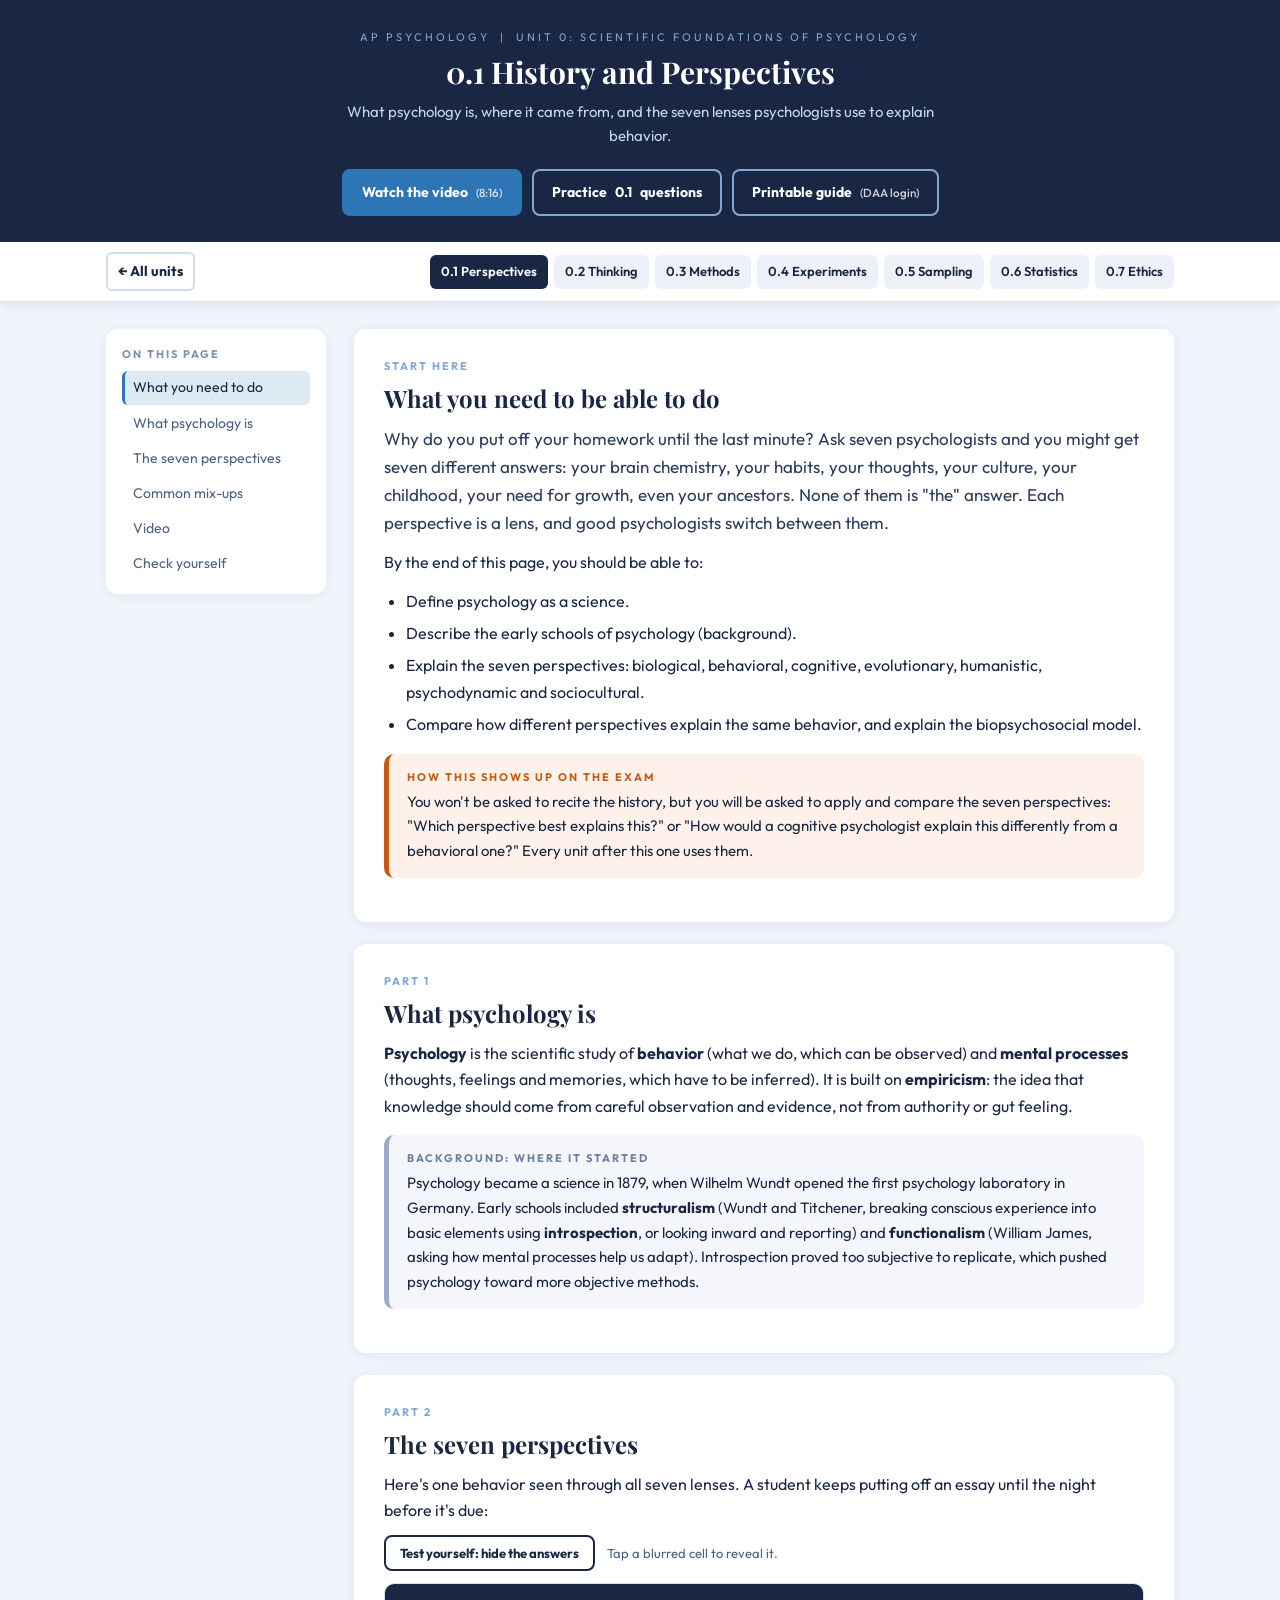
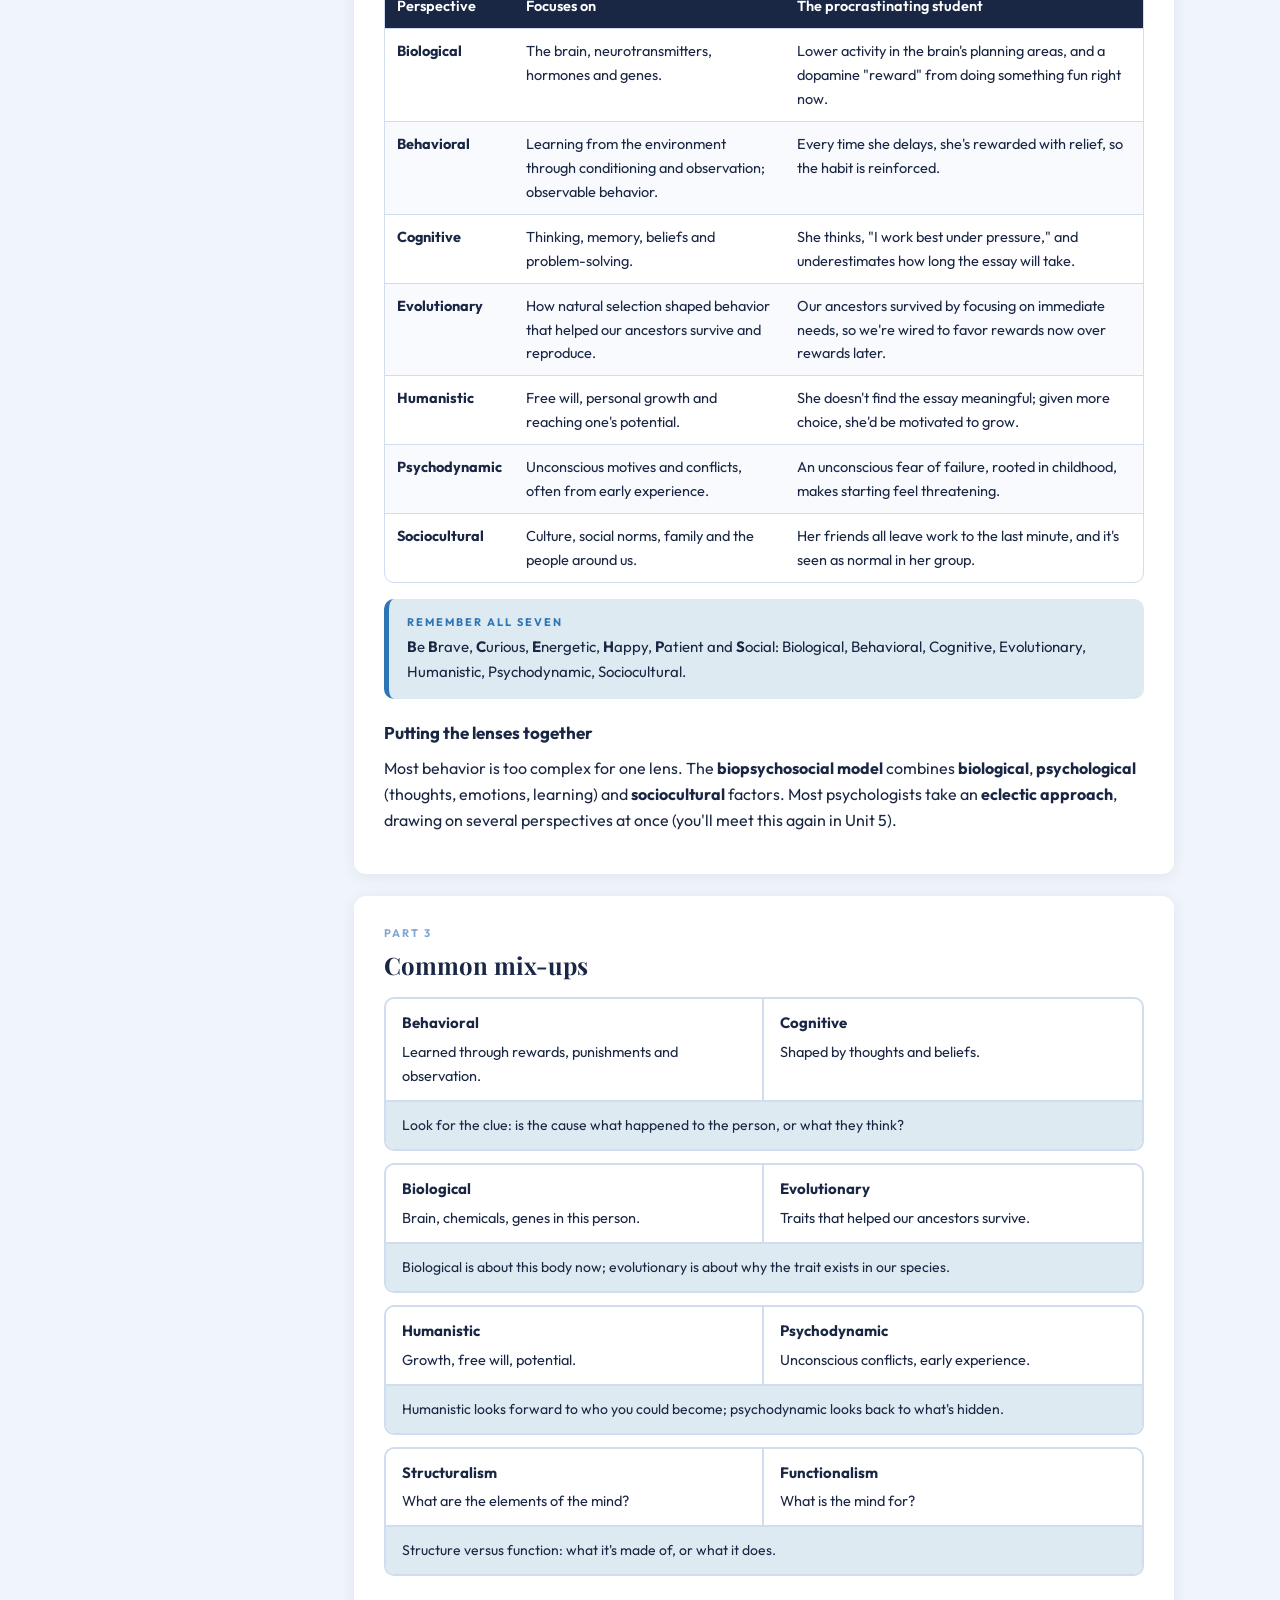
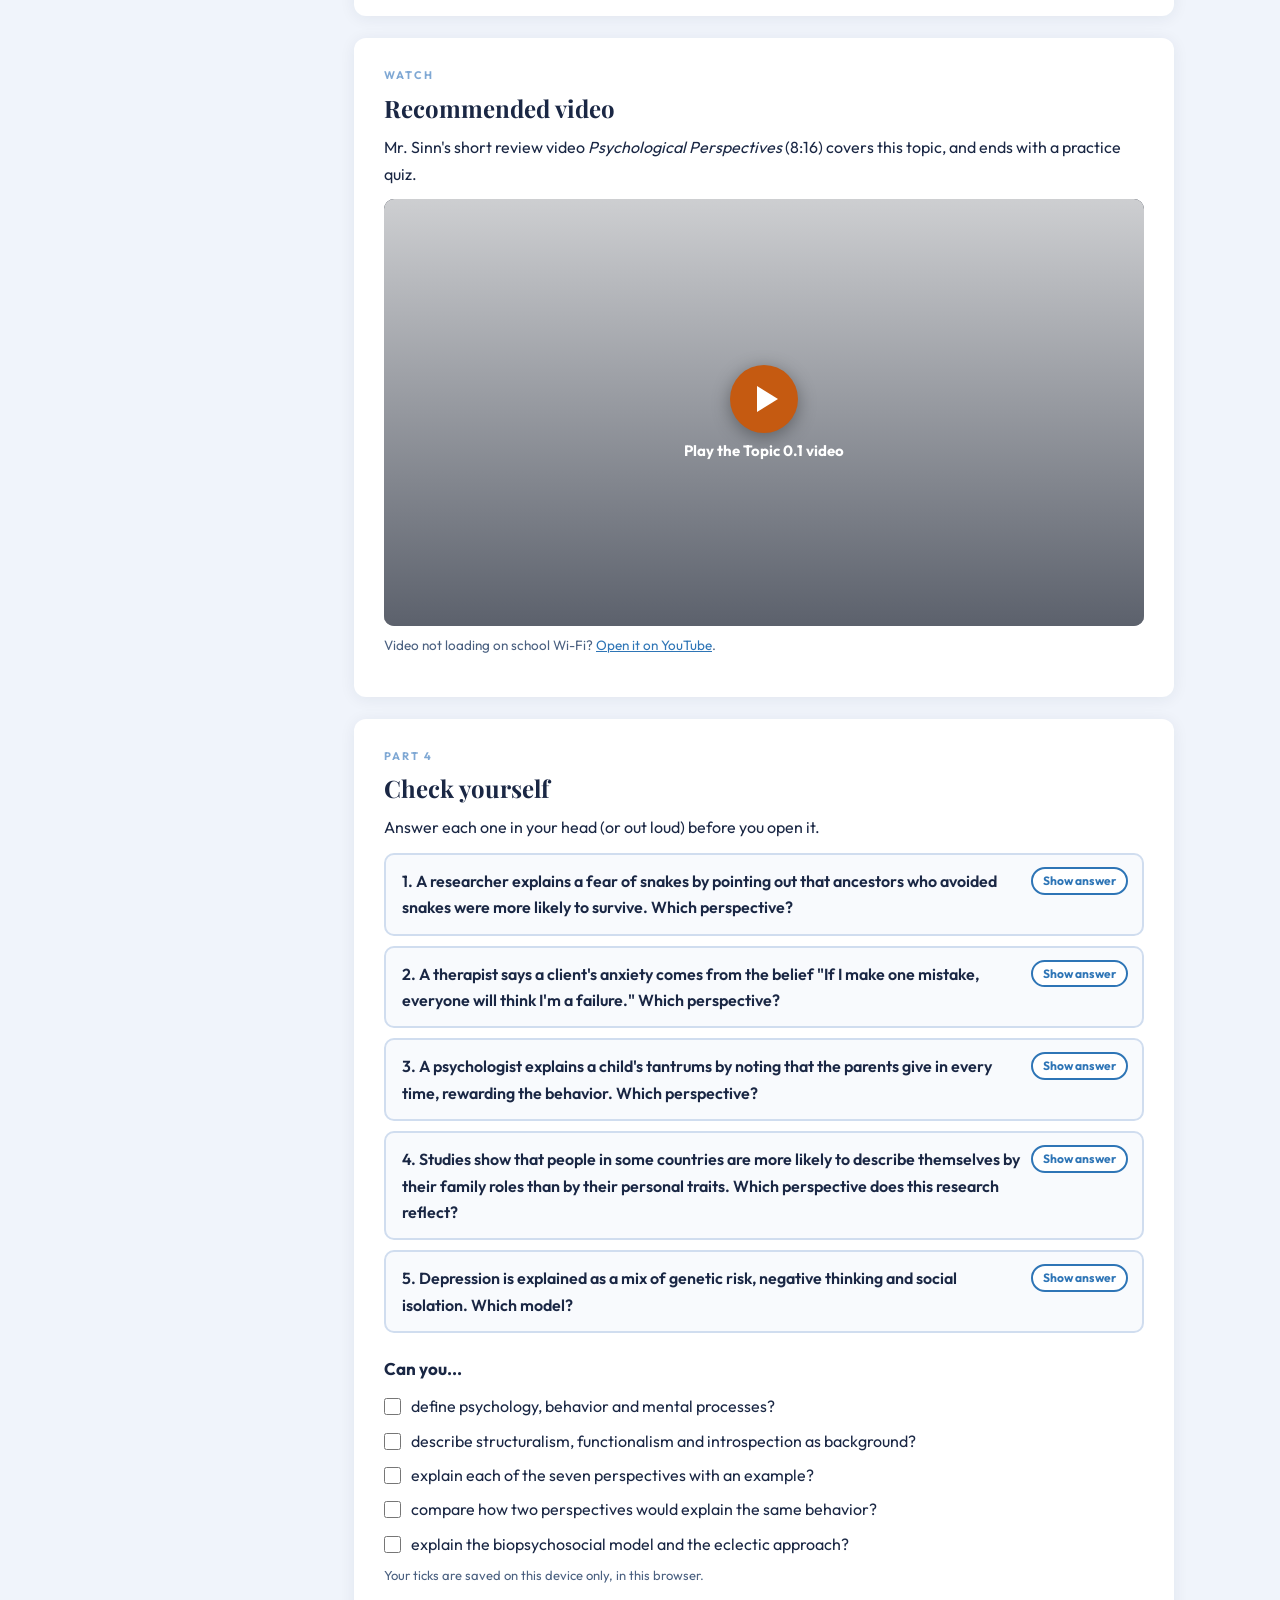
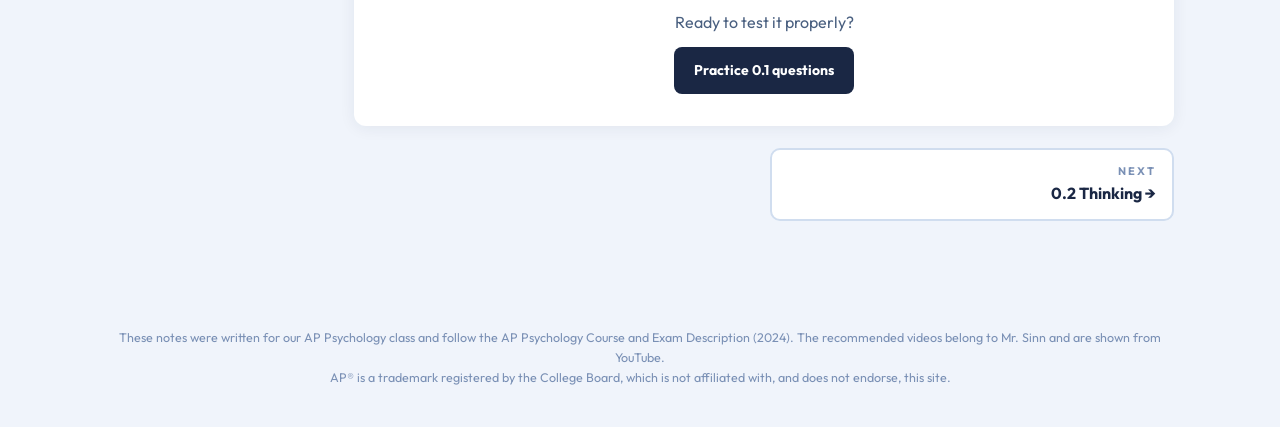
==== Unit0_Notes.html @ c84b7981 "Add files via upload" ====
<!DOCTYPE html>
<html lang="en">
<head>
<meta charset="UTF-8">
<meta name="viewport" content="width=device-width, initial-scale=1.0">
<title>Unit 0 Notes: Scientific Foundations of Psychology | AP Psychology Revision</title>
<link rel="preconnect" href="https://fonts.googleapis.com">
<link rel="preconnect" href="https://fonts.gstatic.com" crossorigin>
<link href="https://fonts.googleapis.com/css2?family=Outfit:wght@400;500;600;700&family=Playfair+Display:wght@700&display=swap" rel="stylesheet">
<style>

*,*::before,*::after{box-sizing:border-box;margin:0;padding:0;}
:root{
  --navy:#1a2744; --blue:#2E75B6; --light:#DEEAF1; --bg:#f0f4fb; --orange:#C55A11;
  --ink:#1a2744; --muted:#4a6080; --line:#d0ddef; --card:#ffffff;
}
html{scroll-behavior:smooth;}
body{font-family:'Outfit',Arial,sans-serif;background:var(--bg);color:var(--ink);line-height:1.65;font-size:16px;}
a{color:var(--blue);}

/* HEADER */
header{background:var(--navy);color:#fff;padding:28px 20px 26px;text-align:center;}
header .eyebrow{font-size:11px;letter-spacing:3px;text-transform:uppercase;color:#7fa8d4;margin-bottom:8px;}
header h1{font-family:'Playfair Display',serif;font-size:30px;line-height:1.25;}
header .subtitle{margin:8px auto 0;font-size:15px;color:#c3d6ec;max-width:620px;}
.hero-actions{display:flex;flex-wrap:wrap;gap:10px;justify-content:center;margin-top:20px;}
.btn{display:inline-flex;align-items:center;gap:8px;padding:10px 18px;border-radius:8px;font-family:'Outfit',sans-serif;font-size:14px;font-weight:700;text-decoration:none;border:2px solid transparent;cursor:pointer;transition:background .2s,color .2s,border-color .2s;}
.btn-primary{background:var(--blue);color:#fff;}
.btn-primary:hover{background:#1f5f99;}
.btn-ghost{background:transparent;color:#fff;border-color:#7fa8d4;}
.btn-ghost:hover{background:#ffffff1a;}
.btn-dark{background:var(--navy);color:#fff;}
.btn-dark:hover{background:var(--blue);}
.btn small{font-weight:500;opacity:.8;}

/* TOP BAR */
.topbar{background:#fff;border-bottom:2px solid #dde6f4;position:sticky;top:0;z-index:50;box-shadow:0 2px 10px rgba(26,39,68,.08);}
.topbar-inner{max-width:1100px;margin:0 auto;padding:10px 16px;display:flex;align-items:center;gap:12px;flex-wrap:wrap;}
.back-link{font-weight:700;font-size:14px;text-decoration:none;color:var(--navy);padding:6px 10px;border-radius:6px;border:2px solid var(--line);}
.back-link:hover{border-color:var(--blue);color:var(--blue);}
.topic-tabs{display:flex;gap:6px;flex-wrap:wrap;margin-left:auto;}
.topic-tabs a,.topic-tabs span{font-size:13px;font-weight:600;padding:6px 11px;border-radius:6px;text-decoration:none;}
.topic-tabs a{background:var(--navy);color:#fff;}
.topic-tabs span{background:#eef2f8;color:#9aabc4;cursor:not-allowed;}

/* LAYOUT */
.layout{max-width:1100px;margin:26px auto;padding:0 16px 70px;display:grid;grid-template-columns:220px 1fr;gap:28px;}
.toc{position:sticky;top:76px;align-self:start;background:#fff;border-radius:12px;padding:16px 16px 12px;box-shadow:0 2px 14px rgba(26,39,68,.06);}
.toc h2{font-size:11px;letter-spacing:2px;text-transform:uppercase;color:#7a90b5;margin-bottom:8px;}
.toc ol{list-style:none;}
.toc li{margin-bottom:2px;}
.toc a{display:block;font-size:14px;text-decoration:none;color:var(--muted);padding:5px 8px;border-radius:6px;border-left:3px solid transparent;}
.toc a:hover,.toc a.active{background:var(--light);color:var(--navy);border-left-color:var(--blue);}
main{min-width:0;}
section.card{background:var(--card);border-radius:12px;padding:28px 30px;box-shadow:0 2px 16px rgba(26,39,68,.07);margin-bottom:22px;scroll-margin-top:80px;}
.card h2{font-family:'Playfair Display',serif;font-size:24px;color:var(--navy);margin-bottom:6px;}
.card h3{font-size:17px;margin:20px 0 8px;color:var(--navy);}
.card p{margin-bottom:12px;}
.card ul,.card ol{margin:0 0 12px 22px;}
.card li{margin-bottom:6px;}
.lede{font-size:17px;color:#2a3b5c;}
.sec-label{font-size:11px;font-weight:700;letter-spacing:2px;text-transform:uppercase;color:#7fa8d4;margin-bottom:4px;}

/* CALLOUTS */
.callout{border-radius:10px;padding:14px 18px;margin:16px 0;font-size:15px;}
.callout strong.tag{display:block;font-size:11px;letter-spacing:2px;text-transform:uppercase;margin-bottom:4px;}
.callout p:last-child,.callout ul:last-child{margin-bottom:0;}
.c-exam{background:#fdf1e9;border-left:5px solid var(--orange);}
.c-exam strong.tag{color:var(--orange);}
.c-hook{background:var(--light);border-left:5px solid var(--blue);}
.c-hook strong.tag{color:var(--blue);}
.c-scope{background:#f4f6fb;border-left:5px solid #9aabc4;}
.c-scope strong.tag{color:#6a7f9f;}

/* TABLES */
.table-wrap{overflow-x:auto;margin:12px 0 16px;border-radius:10px;border:1px solid var(--line);}
table{width:100%;border-collapse:collapse;font-size:14.5px;}
th{background:var(--navy);color:#fff;text-align:left;padding:10px 12px;font-weight:600;white-space:nowrap;}
td{padding:10px 12px;border-top:1px solid var(--line);vertical-align:top;}
tr:nth-child(even) td{background:#f8fafd;}
td:first-child{font-weight:700;white-space:nowrap;}
.hook{color:var(--blue);font-weight:600;}
.selftest-bar{display:flex;align-items:center;gap:12px;flex-wrap:wrap;margin:6px 0 4px;}
.toggle-btn{padding:8px 14px;border-radius:8px;border:2px solid var(--navy);background:#fff;color:var(--navy);font-family:'Outfit',sans-serif;font-weight:700;font-size:13px;cursor:pointer;}
.toggle-btn:hover,.toggle-btn[aria-pressed="true"]{background:var(--navy);color:#fff;}
.selftest-note{font-size:13px;color:var(--muted);}
.testing td.can-hide{filter:blur(6px);cursor:pointer;user-select:none;transition:filter .2s;}
.testing td.can-hide.revealed{filter:none;}

/* REFLEX ARC */
.arc{display:grid;grid-template-columns:repeat(3,1fr);gap:12px;margin:14px 0;}
.arc-step{background:#f8fafd;border:2px solid var(--line);border-radius:10px;padding:14px;position:relative;}
.arc-step .num{display:inline-block;background:var(--blue);color:#fff;font-weight:700;font-size:12px;border-radius:20px;padding:2px 10px;margin-bottom:6px;}
.arc-step h4{font-size:15px;margin-bottom:4px;}
.arc-step p{font-size:14px;margin:0;}

/* STEPPER */
.stepper{border:2px solid var(--line);border-radius:12px;overflow:hidden;margin:16px 0;}
.stepper-visual{background:#f8fafd;padding:12px 10px 4px;border-bottom:2px solid var(--line);}
.stepper-visual svg{width:100%;height:auto;display:block;}
.stepper-body{padding:16px 20px 18px;}
.step-card{display:none;}
.step-card.active{display:block;}
.step-card .step-count{font-size:12px;font-weight:700;letter-spacing:1px;text-transform:uppercase;color:#7fa8d4;}
.step-card h4{font-size:18px;margin:2px 0 6px;color:var(--navy);}
.step-card p{margin:0;}
.stepper-nav{display:flex;align-items:center;gap:10px;margin-top:14px;flex-wrap:wrap;}
.stepper-nav button{padding:9px 18px;border-radius:8px;border:none;font-family:'Outfit',sans-serif;font-weight:700;font-size:14px;cursor:pointer;background:var(--navy);color:#fff;}
.stepper-nav button:disabled{opacity:.35;cursor:default;}
.stepper-nav button.prev{background:#fff;color:var(--navy);border:2px solid var(--navy);}
.dots{display:flex;gap:6px;margin-left:auto;}
.dots button{width:12px;height:12px;border-radius:50%;padding:0;border:2px solid var(--blue);background:#fff;cursor:pointer;}
.dots button.on{background:var(--blue);}
.seg{fill:none;stroke:#b7c7de;stroke-width:3;stroke-linecap:round;stroke-linejoin:round;transition:stroke .25s,stroke-width .25s;}
.seg.hot{stroke:var(--orange);stroke-width:6;}
.band{fill:var(--orange);opacity:0;transition:opacity .25s;}
.band.hot{opacity:.13;}
.ax{stroke:#9aabc4;stroke-width:1;}
.ax-dash{stroke:#9aabc4;stroke-width:1.5;stroke-dasharray:6 5;}
.thr{stroke:var(--blue);stroke-width:2;stroke-dasharray:7 5;}
.svg-label{font-family:'Outfit',sans-serif;font-size:13px;fill:#4a6080;}
.svg-label.b{fill:var(--blue);font-weight:700;}
.svg-label.o{fill:var(--orange);font-weight:700;}
.syn-part{transition:opacity .3s;}
.syn-hide{opacity:0;}

/* CARDS GRID */
.grid3{display:grid;grid-template-columns:repeat(3,1fr);gap:14px;margin:14px 0;}
.mini{background:#f8fafd;border:2px solid var(--line);border-radius:10px;padding:16px;}
.mini h4{font-size:16px;color:var(--navy);margin-bottom:6px;}
.mini p{font-size:14.5px;margin-bottom:8px;}
.mini .analogy{font-size:13.5px;color:var(--blue);font-weight:600;margin:0;}

/* MIX-UPS */
.pair{display:grid;grid-template-columns:1fr 1fr;border:2px solid var(--line);border-radius:10px;overflow:hidden;margin:12px 0;}
.pair div{padding:12px 16px;font-size:14.5px;}
.pair div:first-child{border-right:2px solid var(--line);}
.pair h4{font-size:15px;color:var(--navy);margin-bottom:4px;}
.pair-note{grid-column:1 / -1;background:var(--light);border-top:2px solid var(--line);font-size:14px !important;}

/* CHECK YOURSELF */
details.q{border:2px solid var(--line);border-radius:10px;margin:10px 0;background:#f8fafd;}
details.q summary{cursor:pointer;padding:13px 16px;font-weight:600;list-style:none;position:relative;padding-right:120px;}
details.q summary::-webkit-details-marker{display:none;}
details.q summary::after{content:"Show answer";position:absolute;right:14px;top:12px;font-size:12px;font-weight:700;color:var(--blue);border:2px solid var(--blue);border-radius:20px;padding:2px 10px;background:#fff;}
details.q[open] summary::after{content:"Hide";}
details.q .ans{padding:0 16px 14px;font-size:15px;}
details.q .ans strong{color:#1e7b34;}
.checklist{list-style:none;margin:10px 0 0 !important;}
.checklist li{margin-bottom:8px;}
.checklist label{display:flex;gap:10px;align-items:flex-start;cursor:pointer;}
.checklist input{margin-top:5px;width:17px;height:17px;accent-color:var(--blue);flex-shrink:0;}
.check-meta{font-size:13px;color:var(--muted);margin-top:8px;}

/* VIDEO */
.video-wrap{position:relative;aspect-ratio:16/9;border-radius:10px;overflow:hidden;background:#0d1526;margin:12px 0 8px;}
.video-wrap iframe{position:absolute;inset:0;width:100%;height:100%;border:0;}
.video-facade{position:absolute;inset:0;width:100%;height:100%;border:0;cursor:pointer;background-size:cover;background-position:center;display:flex;align-items:center;justify-content:center;}
.video-facade::before{content:"";position:absolute;inset:0;background:linear-gradient(180deg,rgba(13,21,38,.15),rgba(13,21,38,.65));}
.play{position:relative;display:flex;flex-direction:column;align-items:center;gap:8px;color:#fff;font-family:'Outfit',sans-serif;font-weight:700;font-size:15px;}
.play .circle{width:68px;height:68px;border-radius:50%;background:var(--orange);display:flex;align-items:center;justify-content:center;box-shadow:0 4px 18px rgba(0,0,0,.35);}
.play .circle::after{content:"";margin-left:6px;border-style:solid;border-width:13px 0 13px 21px;border-color:transparent transparent transparent #fff;}
.video-note{font-size:13.5px;color:var(--muted);}

.end-cta{text-align:center;padding:10px 0 4px;}
.end-cta p{color:var(--muted);margin-bottom:12px;}
footer{max-width:1100px;margin:0 auto;padding:0 16px 40px;font-size:12.5px;color:#7a90b5;text-align:center;line-height:1.6;}

@media(max-width:860px){
  .layout{grid-template-columns:1fr;}
  .toc{position:static;}
  .toc ol{display:flex;flex-wrap:wrap;gap:4px;}
  .toc a{border-left:none;border:1px solid var(--line);}
  .topic-tabs{margin-left:0;}
}
@media(max-width:640px){
  header h1{font-size:24px;}
  section.card{padding:20px 18px;}
  .arc,.grid3{grid-template-columns:1fr;}
  .pair{grid-template-columns:1fr;}
  .pair div:first-child{border-right:none;border-bottom:2px solid var(--line);}
  td:first-child{white-space:normal;}
  .topbar{position:static;}
  .topic-tabs{flex-wrap:nowrap;overflow-x:auto;width:100%;}
  .topic-tabs a,.topic-tabs span{flex-shrink:0;}
  .svg-label{font-size:20px;}
  table.stack thead{display:none;}
  table.stack,table.stack tbody,table.stack tr,table.stack td{display:block;width:100%;}
  table.stack tr{border-top:2px solid var(--line);padding:8px 0;}
  table.stack tr:first-child{border-top:none;}
  table.stack td{border-top:none;padding:5px 16px;}
  table.stack td::before{content:attr(data-label);display:block;font-size:11px;letter-spacing:.08em;text-transform:uppercase;color:#6a7f9f;font-weight:700;margin-bottom:2px;}
  table.stack td[data-label=""]::before{display:none;}
  table.stack td:first-child{font-size:16px;}
  table.stack.testing td.can-hide:not(.revealed){filter:none;color:transparent;text-shadow:0 0 9px rgba(30,40,70,.6);}
  table.stack.testing td.can-hide:not(.revealed) *{color:transparent !important;text-shadow:0 0 9px rgba(30,40,70,.6);}
  table.stack.testing td.can-hide::before{color:#6a7f9f;text-shadow:none;}
}
@media print{
  .topbar,.toc,.hero-actions,.stepper-visual,.stepper-nav,.video-card,.selftest-bar,.end-cta,.checklist-card{display:none !important;}
  body{background:#fff;}
  header{background:#fff;color:#000;padding:0 0 10px;}
  header h1,header .subtitle{color:#000;}
  .layout{display:block;margin:0;padding:0;}
  section.card{box-shadow:none;padding:10px 0;border-bottom:1px solid #ccc;border-radius:0;break-inside:avoid-page;}
  .step-card{display:block !important;margin-bottom:10px;}
  details.q{break-inside:avoid;}
  details.q .ans{display:block;}
  th{background:#eee;color:#000;}
}


/* ===== Unit page additions ===== */
.topic{display:none;}
.topic.shown{display:block;}
.topic-tabs a{background:#eef2f8;color:var(--navy);}
.topic-tabs a:hover{background:var(--light);}
.topic-tabs a.on{background:var(--navy);color:#fff;}
.topic-nav{display:flex;justify-content:space-between;gap:12px;flex-wrap:wrap;margin:6px 0 10px;}
.topic-nav a{flex:1 1 220px;background:#fff;border:2px solid var(--line);border-radius:10px;padding:12px 16px;text-decoration:none;color:var(--navy);font-weight:700;}
.topic-nav a small{display:block;font-size:11px;letter-spacing:2px;text-transform:uppercase;color:#7a90b5;font-weight:700;}
.topic-nav a:hover{border-color:var(--blue);}
.topic-nav a.next{text-align:right;}
.topic-nav .spacer{flex:1 1 220px;}

/* Explorer (click a part, read about it) */
.explorer{border:2px solid var(--line);border-radius:12px;overflow:hidden;margin:16px 0;}
.ex-visual{background:#f8fafd;padding:12px 10px 6px;border-bottom:2px solid var(--line);}
.ex-visual svg{width:100%;height:auto;display:block;}
.ex-chips{display:flex;flex-wrap:wrap;gap:6px;padding:12px 16px 0;}
.ex-chips button{font-family:'Outfit',sans-serif;font-size:13px;font-weight:600;padding:6px 12px;border-radius:20px;border:2px solid var(--line);background:#fff;color:var(--navy);cursor:pointer;}
.ex-chips button:hover{border-color:var(--blue);}
.ex-chips button.on{background:var(--navy);border-color:var(--navy);color:#fff;}
.ex-panels{padding:12px 20px 18px;}
.ex-panel{display:none;}
.ex-panel.on{display:block;}
.ex-panel h4{font-size:18px;color:var(--navy);margin-bottom:4px;}
.ex-panel p{margin-bottom:8px;}
.ex-panel p:last-child{margin-bottom:0;}
.ex-hint{font-size:13px;color:var(--muted);padding:10px 20px 0;}
.ex-node{cursor:pointer;}
.ex-node rect,.ex-node path,.ex-node ellipse,.ex-node circle{transition:fill .2s,stroke .2s,stroke-width .2s;}
.ex-node:hover rect,.ex-node:hover path,.ex-node:hover ellipse{stroke:var(--blue);stroke-width:3;}
.ex-node.on rect,.ex-node.on path,.ex-node.on ellipse,.ex-node.on circle{stroke:var(--orange);stroke-width:4;}
.tree-line{stroke:#9aabc4;stroke-width:2;fill:none;}
.tree-node rect{fill:#fff;stroke:#b7c7de;stroke-width:2;}
.tree-node.on rect{fill:#fdf1e9;}
.tree-node text{font-family:'Outfit',sans-serif;font-size:15px;font-weight:600;fill:var(--navy);pointer-events:none;}
.lobe{stroke:#fff;stroke-width:3;}
.lobe-label{font-family:'Outfit',sans-serif;font-size:15px;font-weight:700;fill:#1a2744;pointer-events:none;}
.mark-label{font-family:'Outfit',sans-serif;font-size:12.5px;font-weight:700;pointer-events:none;}
.hyp-level{font-family:'Outfit',sans-serif;font-size:13px;fill:#4a6080;}
.hyp-band{fill:var(--orange);opacity:0;transition:opacity .2s;}
.hyp-band.on{opacity:.14;}
.hyp-line{fill:none;stroke:var(--navy);stroke-width:3;stroke-linejoin:round;}
.hyp-rem{stroke:var(--orange);stroke-width:5;fill:none;stroke-linecap:round;}

.hl{opacity:0;transition:opacity .2s;}
.hl.on{opacity:1;}

.grid2{grid-template-columns:1fr 1fr;}

/* Widgets */
.widget{border:2px solid var(--line);border-radius:12px;padding:18px 20px;margin:16px 0;background:#f8fafd;}
.widget h4{font-size:17px;color:var(--navy);margin-bottom:6px;}
.widget label{font-weight:600;font-size:14px;}
.widget input[type=range]{width:100%;accent-color:var(--blue);margin:8px 0;}
.widget select{font-family:'Outfit',sans-serif;font-size:14px;padding:6px 10px;border-radius:8px;border:2px solid var(--line);background:#fff;color:var(--navy);}
.readout{background:#fff;border:2px solid var(--line);border-radius:10px;padding:12px 16px;margin-top:10px;font-size:15px;}
.readout .big{font-size:22px;font-weight:700;color:var(--orange);}
.ai-stage{position:relative;height:220px;border-radius:10px;overflow:hidden;background:#fff;border:2px solid var(--line);margin:12px 0;display:flex;align-items:center;justify-content:center;}
.ai-art{display:flex;align-items:center;gap:22px;}
.ai-art .c1{width:90px;height:90px;border-radius:50%;background:#1f9e3a;}
.ai-art .c2{width:90px;height:90px;background:#f4d21f;}
.ai-art .c3{width:44px;height:120px;background:#111;}
.ai-dot{position:absolute;left:50%;top:50%;width:10px;height:10px;margin:-5px 0 0 -5px;border-radius:50%;background:#C55A11;z-index:2;}
.ai-blank{position:absolute;inset:0;background:#fff;display:none;}
.ai-stage.white .ai-blank{display:block;}
.ai-count{font-weight:700;color:var(--navy);}
.wave-row{display:grid;grid-template-columns:150px 1fr;gap:12px;align-items:center;padding:8px 0;border-top:1px solid var(--line);}
.wave-row:first-child{border-top:none;}
.wave-row svg{width:100%;height:40px;}
.wave-row strong{font-size:14.5px;}
.wave-row span{display:block;font-size:12.5px;color:var(--muted);}
@media(max-width:640px){
  .grid2{grid-template-columns:1fr;}
  .topic-tabs{display:grid !important;grid-template-columns:repeat(3,1fr);gap:6px;width:100%;overflow:visible !important;}
  .topic-tabs a{display:flex;align-items:center;justify-content:center;text-align:center;padding:9px 4px !important;font-size:13px !important;line-height:1.25;}
  .wave-row{grid-template-columns:110px 1fr;}
  .tree-node text{font-size:17px;}
  .ai-art .c1,.ai-art .c2{width:70px;height:70px;}
}
@media print{
  .topic{display:none !important;}
  .topic.shown{display:block !important;}
  .topic-nav,.explorer .ex-chips,.widget{display:none !important;}
  .ex-panel{display:block !important;margin-bottom:10px;}
}
</style>
</head>
<body data-quiz="https://psych4everybody.github.io/psych-revision/unit0_revision_quiz.html" data-unit="Unit 0 Notes">

<header>
  <div class="eyebrow">AP Psychology &nbsp;|&nbsp; Unit 0: Scientific Foundations of Psychology</div>
  <h1 id="heroTitle">Unit 0 Notes</h1>
  <p class="subtitle" id="heroSub"></p>
  <div class="hero-actions">
    <a class="btn btn-primary" id="heroVideo" href="#">Watch the video <small id="heroVtime"></small></a>
    <a class="btn btn-ghost" id="heroPractice" href="https://psych4everybody.github.io/psych-revision/unit0_revision_quiz.html">Practice <span id="heroNum"></span> questions</a>
    <a class="btn btn-ghost" href="https://docs.google.com/document/d/1Vdn-Rzcr1TV8n5AD2j-xx_7qZoqAO9nLxYLYLqCUs1U/edit?tab=t.0" target="_blank" rel="noopener">Printable guide <small>(DAA login)</small></a>
  </div>
</header>

<nav class="topbar" aria-label="Unit navigation">
  <div class="topbar-inner">
    <a class="back-link" href="index.html">&larr; All units</a>
    <div class="topic-tabs" id="topicTabs" aria-label="Unit 0 topics">
      <a href="#t0-1" data-tab="t0-1">0.1 Perspectives</a>
      <a href="#t0-2" data-tab="t0-2">0.2 Thinking</a>
      <a href="#t0-3" data-tab="t0-3">0.3 Methods</a>
      <a href="#t0-4" data-tab="t0-4">0.4 Experiments</a>
      <a href="#t0-5" data-tab="t0-5">0.5 Sampling</a>
      <a href="#t0-6" data-tab="t0-6">0.6 Statistics</a>
      <a href="#t0-7" data-tab="t0-7">0.7 Ethics</a>
    </div>
  </div>
</nav>

<div class="layout">
  <aside class="toc" aria-label="On this page">
    <h2>On this page</h2>
    <ol id="tocList"></ol>
  </aside>
  <main>
<div class="topic" id="t0-1" data-num="0.1" data-title="History and Perspectives" data-short="Perspectives" data-sub="What psychology is, where it came from, and the seven lenses psychologists use to explain behavior." data-vtime="8:16">
    <section class="card" id="t01-goals" data-toc="What you need to do">
      <div class="sec-label">Start here</div>
      <h2>What you need to be able to do</h2>
      <p class="lede">Why do you put off your homework until the last minute? Ask seven psychologists and you might get seven different answers: your brain chemistry, your habits, your thoughts, your culture, your childhood, your need for growth, even your ancestors. None of them is "the" answer. Each perspective is a lens, and good psychologists switch between them.</p>
      <p>By the end of this page, you should be able to:</p>
      <ul>
        <li>Define psychology as a science.</li>
        <li>Describe the early schools of psychology (background).</li>
        <li>Explain the seven perspectives: biological, behavioral, cognitive, evolutionary, humanistic, psychodynamic and sociocultural.</li>
        <li>Compare how different perspectives explain the same behavior, and explain the biopsychosocial model.</li>
      </ul>
      <div class="callout c-exam">
        <strong class="tag">How this shows up on the exam</strong>
        <p>You won't be asked to recite the history, but you will be asked to apply and compare the seven perspectives: "Which perspective best explains this?" or "How would a cognitive psychologist explain this differently from a behavioral one?" Every unit after this one uses them.</p>
      </div>
    </section>
    <section class="card" id="t01-what" data-toc="What psychology is">
      <div class="sec-label">Part 1</div>
      <h2>What psychology is</h2>
      <p><strong>Psychology</strong> is the scientific study of <strong>behavior</strong> (what we do, which can be observed) and <strong>mental processes</strong> (thoughts, feelings and memories, which have to be inferred). It is built on <strong>empiricism</strong>: the idea that knowledge should come from careful observation and evidence, not from authority or gut feeling.</p>
      <div class="callout c-scope">
        <strong class="tag">Background: where it started</strong>
        <p>Psychology became a science in 1879, when Wilhelm Wundt opened the first psychology laboratory in Germany. Early schools included <strong>structuralism</strong> (Wundt and Titchener, breaking conscious experience into basic elements using <strong>introspection</strong>, or looking inward and reporting) and <strong>functionalism</strong> (William James, asking how mental processes help us adapt). Introspection proved too subjective to replicate, which pushed psychology toward more objective methods.</p>
      </div>
    </section>
    <section class="card" id="t01-persp" data-toc="The seven perspectives">
      <div class="sec-label">Part 2</div>
      <h2>The seven perspectives</h2>
      <p>Here's one behavior seen through all seven lenses. A student keeps putting off an essay until the night before it's due:</p>
      <div class="selftest-bar">
        <button class="toggle-btn" type="button" data-target="t01Persp" data-label="Test yourself: hide the answers" aria-pressed="false">Test yourself: hide the answers</button>
        <span class="selftest-note">Tap a blurred cell to reveal it.</span>
      </div>
      <div class="table-wrap">
        <table id="t01Persp" class="stack">
          <thead><tr><th>Perspective</th><th>Focuses on</th><th>The procrastinating student</th></tr></thead>
          <tbody>
            <tr><td class="can-hide" data-label="Perspective">Biological</td><td data-label="Focuses on">The brain, neurotransmitters, hormones and genes.</td><td data-label="The procrastinating student">Lower activity in the brain's planning areas, and a dopamine "reward" from doing something fun right now.</td></tr>
            <tr><td class="can-hide" data-label="Perspective">Behavioral</td><td data-label="Focuses on">Learning from the environment through conditioning and observation; observable behavior.</td><td data-label="The procrastinating student">Every time she delays, she's rewarded with relief, so the habit is reinforced.</td></tr>
            <tr><td class="can-hide" data-label="Perspective">Cognitive</td><td data-label="Focuses on">Thinking, memory, beliefs and problem-solving.</td><td data-label="The procrastinating student">She thinks, "I work best under pressure," and underestimates how long the essay will take.</td></tr>
            <tr><td class="can-hide" data-label="Perspective">Evolutionary</td><td data-label="Focuses on">How natural selection shaped behavior that helped our ancestors survive and reproduce.</td><td data-label="The procrastinating student">Our ancestors survived by focusing on immediate needs, so we're wired to favor rewards now over rewards later.</td></tr>
            <tr><td class="can-hide" data-label="Perspective">Humanistic</td><td data-label="Focuses on">Free will, personal growth and reaching one's potential.</td><td data-label="The procrastinating student">She doesn't find the essay meaningful; given more choice, she'd be motivated to grow.</td></tr>
            <tr><td class="can-hide" data-label="Perspective">Psychodynamic</td><td data-label="Focuses on">Unconscious motives and conflicts, often from early experience.</td><td data-label="The procrastinating student">An unconscious fear of failure, rooted in childhood, makes starting feel threatening.</td></tr>
            <tr><td class="can-hide" data-label="Perspective">Sociocultural</td><td data-label="Focuses on">Culture, social norms, family and the people around us.</td><td data-label="The procrastinating student">Her friends all leave work to the last minute, and it's seen as normal in her group.</td></tr>
          </tbody>
        </table>
      </div>
      <div class="callout c-hook">
        <strong class="tag">Remember all seven</strong>
        <p><strong>B</strong>e <strong>B</strong>rave, <strong>C</strong>urious, <strong>E</strong>nergetic, <strong>H</strong>appy, <strong>P</strong>atient and <strong>S</strong>ocial: Biological, Behavioral, Cognitive, Evolutionary, Humanistic, Psychodynamic, Sociocultural.</p>
      </div>
      <h3>Putting the lenses together</h3>
      <p>Most behavior is too complex for one lens. The <strong>biopsychosocial model</strong> combines <strong>biological</strong>, <strong>psychological</strong> (thoughts, emotions, learning) and <strong>sociocultural</strong> factors. Most psychologists take an <strong>eclectic approach</strong>, drawing on several perspectives at once (you'll meet this again in Unit 5).</p>
    </section>
    <section class="card" id="t01-mixups" data-toc="Common mix-ups">
      <div class="sec-label">Part 3</div>
      <h2>Common mix-ups</h2>
      <div class="pair">
        <div><h4>Behavioral</h4>Learned through rewards, punishments and observation.</div>
        <div><h4>Cognitive</h4>Shaped by thoughts and beliefs.</div>
        <div class="pair-note">Look for the clue: is the cause what happened to the person, or what they think?</div>
      </div>
      <div class="pair">
        <div><h4>Biological</h4>Brain, chemicals, genes in this person.</div>
        <div><h4>Evolutionary</h4>Traits that helped our ancestors survive.</div>
        <div class="pair-note">Biological is about this body now; evolutionary is about why the trait exists in our species.</div>
      </div>
      <div class="pair">
        <div><h4>Humanistic</h4>Growth, free will, potential.</div>
        <div><h4>Psychodynamic</h4>Unconscious conflicts, early experience.</div>
        <div class="pair-note">Humanistic looks forward to who you could become; psychodynamic looks back to what's hidden.</div>
      </div>
      <div class="pair">
        <div><h4>Structuralism</h4>What are the elements of the mind?</div>
        <div><h4>Functionalism</h4>What is the mind for?</div>
        <div class="pair-note">Structure versus function: what it's made of, or what it does.</div>
      </div>
    </section>
    <section class="card video-card" id="t01-video" data-toc="Video">
      <div class="sec-label">Watch</div>
      <h2>Recommended video</h2>
      <p>Mr. Sinn's short review video <em>Psychological Perspectives</em> (8:16) covers this topic, and ends with a practice quiz.</p>
      <div class="video-wrap">
        <button class="video-facade" type="button" data-vid="fbfhRKENScw" data-start="0" aria-label="Play Mr. Sinn's Topic 0.1 video" style="background-image:url('https://i.ytimg.com/vi/fbfhRKENScw/hqdefault.jpg');">
          <span class="play"><span class="circle"></span>Play the Topic 0.1 video</span>
        </button>
      </div>
      <p class="video-note">Video not loading on school Wi-Fi? <a href="https://www.youtube.com/watch?v=fbfhRKENScw" target="_blank" rel="noopener">Open it on YouTube</a>.</p>
    </section>
    <section class="card" id="t01-check" data-toc="Check yourself">
      <div class="sec-label">Part 4</div>
      <h2>Check yourself</h2>
      <p>Answer each one in your head (or out loud) before you open it.</p>
      <details class="q"><summary>1. A researcher explains a fear of snakes by pointing out that ancestors who avoided snakes were more likely to survive. Which perspective?</summary>
        <div class="ans"><strong>Evolutionary.</strong></div></details>
      <details class="q"><summary>2. A therapist says a client's anxiety comes from the belief "If I make one mistake, everyone will think I'm a failure." Which perspective?</summary>
        <div class="ans"><strong>Cognitive.</strong></div></details>
      <details class="q"><summary>3. A psychologist explains a child's tantrums by noting that the parents give in every time, rewarding the behavior. Which perspective?</summary>
        <div class="ans"><strong>Behavioral.</strong></div></details>
      <details class="q"><summary>4. Studies show that people in some countries are more likely to describe themselves by their family roles than by their personal traits. Which perspective does this research reflect?</summary>
        <div class="ans"><strong>Sociocultural.</strong></div></details>
      <details class="q"><summary>5. Depression is explained as a mix of genetic risk, negative thinking and social isolation. Which model?</summary>
        <div class="ans"><strong>The biopsychosocial model.</strong></div></details>
      <div class="checklist-card" style="margin-top:22px;">
        <h3>Can you...</h3>
        <ul class="checklist" data-store="appsych_t01_checklist">
          <li><label><input type="checkbox" data-key="c1"> define psychology, behavior and mental processes?</label></li>
          <li><label><input type="checkbox" data-key="c2"> describe structuralism, functionalism and introspection as background?</label></li>
          <li><label><input type="checkbox" data-key="c3"> explain each of the seven perspectives with an example?</label></li>
          <li><label><input type="checkbox" data-key="c4"> compare how two perspectives would explain the same behavior?</label></li>
          <li><label><input type="checkbox" data-key="c5"> explain the biopsychosocial model and the eclectic approach?</label></li>
        </ul>
        <p class="check-meta">Your ticks are saved on this device only, in this browser.</p>
      </div>
      <div class="end-cta">
        <p>Ready to test it properly?</p>
        <a class="btn btn-dark" href="https://psych4everybody.github.io/psych-revision/unit0_revision_quiz.html?topic=0.1&amp;mode=practice">Practice 0.1 questions</a>
      </div>
    </section>

<div class="topic-nav"></div>
</div>
<div class="topic" id="t0-2" data-num="0.2" data-title="Scientific Method and Critical Thinking" data-short="Thinking" data-sub="How psychology tests ideas, and the thinking traps that science is designed to catch." data-vtime="9:02">
    <section class="card" id="t02-goals" data-toc="What you need to do">
      <div class="sec-label">Start here</div>
      <h2>What you need to be able to do</h2>
      <p class="lede">"I knew it all along." "It's obvious." "Everyone knows that." Our intuition is often wrong, and our brains are very good at convincing us that it isn't. The scientific method is psychology's way of checking ideas against evidence instead of against our hunches.</p>
      <p>By the end of this page, you should be able to:</p>
      <ul>
        <li>Describe the steps of the scientific method, and tell a theory from a hypothesis.</li>
        <li>Explain falsifiability and operational definitions.</li>
        <li>Explain how peer review and replication help science correct itself.</li>
        <li>Explain confirmation bias, hindsight bias and overconfidence.</li>
        <li>Explain how cultural norms affect behavior, and the risks of applying psychology in inappropriate or discriminatory ways.</li>
      </ul>
      <div class="callout c-exam">
        <strong class="tag">How this shows up on the exam</strong>
        <p>On free-response questions you may be asked to state a study's hypothesis and say whether it is falsifiable, or to identify an operational definition and explain how it allows replication. Hindsight bias and overconfidence are classic multiple-choice scenarios.</p>
      </div>
    </section>
    <section class="card" id="t02-method" data-toc="Scientific method">
      <div class="sec-label">Part 1</div>
      <h2>The scientific method</h2>
      <div class="ex-visual" style="border:2px solid var(--line);border-radius:12px;padding:16px 18px;">
        <div class="mark-label" style="color:#2E75B6;font-size:1rem;margin-bottom:8px;">The scientific method</div><div style="display:flex;flex-wrap:wrap;align-items:center;gap:8px;"><span style="display:inline-block;padding:8px 14px;border-radius:10px;border:1.5px solid #1F3864;background:#DEEAF1;color:#1F3864;font-size:0.95rem;">Ask a question</span><span style="color:#1F3864;font-weight:700;">&rarr;</span><span style="display:inline-block;padding:8px 14px;border-radius:10px;border:1.5px solid #1F3864;background:#DEEAF1;color:#1F3864;font-size:0.95rem;">Form a hypothesis</span><span style="color:#1F3864;font-weight:700;">&rarr;</span><span style="display:inline-block;padding:8px 14px;border-radius:10px;border:1.5px solid #1F3864;background:#DEEAF1;color:#1F3864;font-size:0.95rem;">Test it (collect data)</span><span style="color:#1F3864;font-weight:700;">&rarr;</span><span style="display:inline-block;padding:8px 14px;border-radius:10px;border:1.5px solid #1F3864;background:#DEEAF1;color:#1F3864;font-size:0.95rem;">Analyze the results</span><span style="color:#1F3864;font-weight:700;">&rarr;</span><span style="display:inline-block;padding:8px 14px;border-radius:10px;border:1.5px solid #1F3864;background:#DEEAF1;color:#1F3864;font-size:0.95rem;">Draw conclusions</span><span style="color:#1F3864;font-weight:700;">&rarr;</span><span style="display:inline-block;padding:8px 14px;border-radius:10px;border:1.5px solid #C55A11;background:#FBE5D6;color:#8a3c0b;font-weight:700;font-size:0.95rem;">Report, review and replicate</span></div>
      </div>
      <div class="grid3 grid2">
        <div class="mini"><h4>Theory</h4><p>A well-tested <strong>explanation</strong> that organizes many observations and predicts behavior. In science, a theory is not a guess.</p><p class="analogy">A theory that sleep helps us process and store memories.</p></div>
        <div class="mini"><h4>Hypothesis</h4><p>A specific, <strong>testable prediction</strong>, often drawn from a theory.</p><p class="analogy">"Students who sleep 8 hours after studying will recall more words than students who sleep 4 hours."</p></div>
        <div class="mini"><h4>Falsifiable</h4><p>A hypothesis is falsifiable if evidence <strong>could</strong> show it to be wrong. A claim no evidence could ever disprove isn't scientific.</p><p class="analogy">Falsifiable: "Exercise reduces anxiety scores." Not falsifiable: "Everything happens for a reason."</p></div>
        <div class="mini"><h4>Operational definition</h4><p>A precise statement of <strong>how a variable will be measured</strong> in a study, so others can replicate it.</p><p class="analogy">"Anxiety" = a score on a 20-question anxiety questionnaire; "sleep" = hours recorded by a sleep tracker.</p></div>
      </div>
      <h3>How science checks itself</h3>
      <div class="grid3 grid2">
        <div class="mini"><h4>Peer review</h4><p>Before publication, other experts examine a study's methods and conclusions for flaws.</p><p class="analogy">A journal sends a study to three psychologists who question how the sample was chosen.</p></div>
        <div class="mini"><h4>Replication</h4><p>Repeating a study, often with different participants or settings, to see if the results hold up. Findings that replicate earn more confidence.</p><p class="analogy">A famous finding fails to replicate in ten new labs, so psychologists rethink it.</p></div>
      </div>
    </section>
    <section class="card" id="t02-bias" data-toc="Thinking traps">
      <div class="sec-label">Part 2</div>
      <h2>Thinking traps and culture</h2>
      <p>Science matters because our everyday thinking has built-in biases:</p>
      <div class="selftest-bar">
        <button class="toggle-btn" type="button" data-target="t02Bias" data-label="Test yourself: hide the answers" aria-pressed="false">Test yourself: hide the answers</button>
        <span class="selftest-note">Tap a blurred cell to reveal it.</span>
      </div>
      <div class="table-wrap">
        <table id="t02Bias" class="stack">
          <thead><tr><th>Bias</th><th>What it is</th><th>Example</th></tr></thead>
          <tbody>
            <tr><td class="can-hide" data-label="Bias">Confirmation bias</td><td data-label="What it is">Looking for, noticing and remembering information that supports what we already believe, while ignoring evidence against it.</td><td data-label="Example">Believing your favorite team's referee is unfair, and remembering only the calls that went against you.</td></tr>
            <tr><td class="can-hide" data-label="Bias">Hindsight bias</td><td data-label="What it is">Believing, after learning an outcome, that we "knew it all along".</td><td data-label="Example">After the election result, saying, "It was obvious who would win."</td></tr>
            <tr><td class="can-hide" data-label="Bias">Overconfidence</td><td data-label="What it is">Being more confident in our judgments and knowledge than the evidence justifies.</td><td data-label="Example">Being sure you'll finish a project in one evening, and needing three.</td></tr>
          </tbody>
        </table>
      </div>
      <h3>Culture and the misuse of psychology</h3>
      <p><strong>Cultural norms, expectations and circumstances</strong> shape behavior. Making eye contact with a teacher may show respect in one culture and disrespect in another. A finding from one cultural group may not apply to another, so psychologists ask whose behavior a study actually describes.</p>
      <p>Psychological ideas can also be <strong>applied in inappropriate or discriminatory ways</strong>: using test scores to label whole groups as less able, or calling a classmate "so OCD" for liking things neat, which trivializes a real disorder. Part of thinking like a psychologist is noticing when an idea is being stretched beyond its evidence.</p>
    </section>
    <section class="card" id="t02-mixups" data-toc="Common mix-ups">
      <div class="sec-label">Part 3</div>
      <h2>Common mix-ups</h2>
      <div class="pair">
        <div><h4>Theory</h4>A broad, well-tested explanation.</div>
        <div><h4>Hypothesis</h4>A specific, testable prediction.</div>
        <div class="pair-note">Theories generate hypotheses.</div>
      </div>
      <div class="pair">
        <div><h4>Hindsight bias</h4>"I knew it all along" (after the outcome).</div>
        <div><h4>Overconfidence</h4>"I'm sure I'm right" (before the outcome).</div>
        <div class="pair-note">Timing: hindsight looks back; overconfidence looks ahead.</div>
      </div>
      <div class="pair">
        <div><h4>Confirmation bias</h4>Seeking evidence that agrees with you.</div>
        <div><h4>Belief perseverance (Unit 4)</h4>Keeping a belief despite contrary evidence.</div>
        <div class="pair-note">Confirmation bias is how belief perseverance is kept alive.</div>
      </div>
      <div class="pair">
        <div><h4>Peer review</h4>Experts check a study before publication.</div>
        <div><h4>Replication</h4>Repeating the study to see if results hold.</div>
        <div class="pair-note">Review checks the method; replication checks the result.</div>
      </div>
    </section>
    <section class="card video-card" id="t02-video" data-toc="Video">
      <div class="sec-label">Watch</div>
      <h2>Recommended video</h2>
      <p>Mr. Sinn's short review video <em>Cognitive Biases and Culture Reshaping Behavior</em> (9:02) covers this topic, and ends with a practice quiz.</p>
      <div class="video-wrap">
        <button class="video-facade" type="button" data-vid="sUAGsWEA8TQ" data-start="0" aria-label="Play Mr. Sinn's Topic 0.2 video" style="background-image:url('https://i.ytimg.com/vi/sUAGsWEA8TQ/hqdefault.jpg');">
          <span class="play"><span class="circle"></span>Play the Topic 0.2 video</span>
        </button>
      </div>
      <p class="video-note">Video not loading on school Wi-Fi? <a href="https://www.youtube.com/watch?v=sUAGsWEA8TQ" target="_blank" rel="noopener">Open it on YouTube</a>.</p>
    </section>
    <section class="card" id="t02-check" data-toc="Check yourself">
      <div class="sec-label">Part 4</div>
      <h2>Check yourself</h2>
      <p>Answer each one in your head (or out loud) before you open it.</p>
      <details class="q"><summary>1. A researcher measures "aggression" as the number of times a child hits a toy doll in five minutes. What is this?</summary>
        <div class="ans"><strong>An operational definition.</strong> It states exactly how the variable is measured, so the study can be replicated.</div></details>
      <details class="q"><summary>2. Is this hypothesis falsifiable? "Students who use flashcards will score higher on a vocabulary test than students who reread their notes."</summary>
        <div class="ans"><strong>Yes.</strong> Test scores could show no difference, or the opposite, which would disprove it.</div></details>
      <details class="q"><summary>3. After his friend's business fails, Saeed says, "I always knew that idea wouldn't work." Which bias?</summary>
        <div class="ans"><strong>Hindsight bias.</strong></div></details>
      <details class="q"><summary>4. Before the exam, a student is certain she'll get every question right, and then gets half of them wrong. Which bias?</summary>
        <div class="ans"><strong>Overconfidence.</strong></div></details>
      <details class="q"><summary>5. A study's surprising result is repeated in five other countries, with the same findings. Which scientific process does this show?</summary>
        <div class="ans"><strong>Replication.</strong></div></details>
      <div class="checklist-card" style="margin-top:22px;">
        <h3>Can you...</h3>
        <ul class="checklist" data-store="appsych_t02_checklist">
          <li><label><input type="checkbox" data-key="c1"> describe the steps of the scientific method?</label></li>
          <li><label><input type="checkbox" data-key="c2"> tell a theory from a hypothesis, and judge whether a hypothesis is falsifiable?</label></li>
          <li><label><input type="checkbox" data-key="c3"> write an operational definition and explain why it matters for replication?</label></li>
          <li><label><input type="checkbox" data-key="c4"> explain peer review and replication?</label></li>
          <li><label><input type="checkbox" data-key="c5"> explain and give examples of confirmation bias, hindsight bias and overconfidence?</label></li>
          <li><label><input type="checkbox" data-key="c6"> explain how cultural norms matter, and give an example of psychology being misapplied?</label></li>
        </ul>
        <p class="check-meta">Your ticks are saved on this device only, in this browser.</p>
      </div>
      <div class="end-cta">
        <p>Ready to test it properly?</p>
        <a class="btn btn-dark" href="https://psych4everybody.github.io/psych-revision/unit0_revision_quiz.html?topic=0.2&amp;mode=practice">Practice 0.2 questions</a>
      </div>
    </section>

<div class="topic-nav"></div>
</div>
<div class="topic" id="t0-3" data-num="0.3" data-title="Research Methods" data-short="Methods" data-sub="Case studies, correlations, observations, surveys and meta-analyses: what each one can and can't tell us." data-vtime="3:01">
    <section class="card" id="t03-goals" data-toc="What you need to do">
      <div class="sec-label">Start here</div>
      <h2>What you need to be able to do</h2>
      <p class="lede">Every method in psychology is a trade-off. Some describe behavior in rich detail; some reveal relationships across thousands of people; only one can show cause and effect. The skill here is knowing what each method can, and can't, tell you.</p>
      <p>By the end of this page, you should be able to:</p>
      <ul>
        <li>Tell experimental and non-experimental methods apart.</li>
        <li>Describe case studies, correlational studies, naturalistic observation, surveys and meta-analyses, with a strength and a limitation of each.</li>
        <li>Explain why correlation does not equal causation: the directionality and third variable problems.</li>
        <li>Tell qualitative and quantitative measures apart, and explain self-report and social desirability bias in surveys.</li>
      </ul>
      <div class="callout c-exam">
        <strong class="tag">How this shows up on the exam</strong>
        <p>A very common question: "Which research method is this?" followed by "What can the researchers conclude?" If nothing is manipulated and no one is randomly assigned, it is <strong>not</strong> an experiment, and you can't conclude cause and effect.</p>
      </div>
    </section>
    <section class="card" id="t03-methods" data-toc="Methods">
      <div class="sec-label">Part 1</div>
      <h2>Experimental and non-experimental methods</h2>
      <p>An <strong>experiment</strong> manipulates an <strong>independent variable</strong> and uses <strong>random assignment</strong> to groups (Topic 0.4). Everything else is <strong>non-experimental</strong>: it can describe and find relationships, but it can't prove cause.</p>
      <div class="selftest-bar">
        <button class="toggle-btn" type="button" data-target="t03Methods" data-label="Test yourself: hide the answers" aria-pressed="false">Test yourself: hide the answers</button>
        <span class="selftest-note">Tap a blurred cell to reveal it.</span>
      </div>
      <div class="table-wrap">
        <table id="t03Methods" class="stack">
          <thead><tr><th>Method</th><th>What it is</th><th>Strength</th><th>Limitation</th></tr></thead>
          <tbody>
            <tr><td class="can-hide" data-label="Method">Case study</td><td data-label="What it is">An in-depth study of one person or a small group.</td><td data-label="Strength">Rich detail; useful for rare cases.</td><td data-label="Limitation">Results may not generalize to others.</td></tr>
            <tr><td class="can-hide" data-label="Method">Correlational study</td><td data-label="What it is">Measures two or more variables to see whether, and how strongly, they are related.</td><td data-label="Strength">Shows relationships and allows prediction.</td><td data-label="Limitation">Can't show cause and effect.</td></tr>
            <tr><td class="can-hide" data-label="Method">Naturalistic observation</td><td data-label="What it is">Watching and recording behavior in its natural setting without interfering.</td><td data-label="Strength">Shows real-life behavior.</td><td data-label="Limitation">Can't explain why; people may act differently if they know they're watched.</td></tr>
            <tr><td class="can-hide" data-label="Method">Survey</td><td data-label="What it is">Asking many people questions about their attitudes or behavior.</td><td data-label="Strength">Quick, cheap, large samples.</td><td data-label="Limitation">People may not answer accurately or honestly.</td></tr>
            <tr><td class="can-hide" data-label="Method">Meta-analysis</td><td data-label="What it is">A statistical combination of the results of many studies on the same question.</td><td data-label="Strength">A clearer, more reliable overall picture.</td><td data-label="Limitation">Only as good as the studies it includes.</td></tr>
          </tbody>
        </table>
      </div>
      <div class="callout c-hook">
        <strong class="tag">Being watched changes things</strong>
        <p>When people behave differently because they know they're being observed, it's sometimes called the <strong>Hawthorne effect</strong>. It's one reason observers try to stay unnoticed.</p>
      </div>
    </section>
    <section class="card" id="t03-correlation" data-toc="Correlation and causation">
      <div class="sec-label">Part 2</div>
      <h2>Correlation is not causation</h2>
      <p>Studies often find that students who use their phones more at night get lower grades. Does phone use <em>cause</em> lower grades? A correlation alone can't tell us, for two reasons:</p>
      <div class="grid3 grid2">
        <div class="mini"><h4>Directionality problem</h4><p>We don't know which variable affects which. Maybe phone use lowers grades, or maybe students who are struggling turn to their phones to escape.</p><p class="analogy">A &harr; B: which way does it go?</p></div>
        <div class="mini"><h4>Third variable problem</h4><p>A different, unmeasured variable may cause both. Stress could lead to more phone use <strong>and</strong> lower grades.</p><p class="analogy">C causes both A and B.</p></div>
      </div>
      <div class="callout c-exam">
        <strong class="tag">Correlation does not equal causation</strong>
        <p>If a free-response question describes a correlational study and the conclusion says "causes", "leads to" or "makes", that's your cue to explain the directionality or third variable problem.</p>
      </div>
      <p>An <strong>illusory correlation</strong> is believing two things are related when they aren't, often because a few memorable cases stand out: "Every time I wear these socks, we win."</p>
    </section>
    <section class="card" id="t03-measures" data-toc="Measures and surveys">
      <div class="sec-label">Part 3</div>
      <h2>Measures and surveys</h2>
      <div class="grid3 grid2">
        <div class="mini"><h4>Qualitative measures</h4><p>Collect <strong>non-numerical</strong> data: words, descriptions, themes. A <strong>structured interview</strong> asks every participant the same questions in the same order.</p><p class="analogy">Interviewing students about how they feel on exam days, then looking for common themes.</p></div>
        <div class="mini"><h4>Quantitative measures</h4><p>Collect <strong>numerical</strong> data that can be analyzed statistically. A <strong>Likert scale</strong> asks people to rate their agreement on a scale.</p><p class="analogy">"I feel stressed before exams": 1 (strongly disagree) to 5 (strongly agree).</p></div>
      </div>
      <h3>Survey pitfalls</h3>
      <div class="grid3 grid2">
        <div class="mini"><h4>Self-report bias</h4><p>People may not report their own behavior accurately because of poor memory or poor self-insight.</p><p class="analogy">Students underestimate how many hours a day they spend on their phones.</p></div>
        <div class="mini"><h4>Social desirability bias</h4><p>People answer in ways that make them look good, rather than truthfully.</p><p class="analogy">Overreporting how often you recycle or read for pleasure.</p></div>
        <div class="mini"><h4>Wording effects</h4><p>The way a question is worded can change the answers.</p><p class="analogy">"Should schools ban phones?" gets different answers from "Should students be allowed to keep phones for emergencies?"</p></div>
      </div>
    </section>
    <section class="card" id="t03-mixups" data-toc="Common mix-ups">
      <div class="sec-label">Part 4</div>
      <h2>Common mix-ups</h2>
      <div class="pair">
        <div><h4>Correlational study</h4>Measures variables as they are.</div>
        <div><h4>Experiment</h4>Manipulates a variable, with random assignment.</div>
        <div class="pair-note">Was anything manipulated? If not, it isn't an experiment.</div>
      </div>
      <div class="pair">
        <div><h4>Directionality problem</h4>Which came first?</div>
        <div><h4>Third variable problem</h4>Something else causes both.</div>
        <div class="pair-note">Two variables or three?</div>
      </div>
      <div class="pair">
        <div><h4>Case study</h4>One person in depth.</div>
        <div><h4>Naturalistic observation</h4>Many people, observed in real settings.</div>
        <div class="pair-note">Depth on one, or watching many without interfering?</div>
      </div>
      <div class="pair">
        <div><h4>Structured interview</h4>Qualitative.</div>
        <div><h4>Likert scale</h4>Quantitative.</div>
        <div class="pair-note">Words versus numbers.</div>
      </div>
    </section>
    <section class="card video-card" id="t03-video" data-toc="Video">
      <div class="sec-label">Watch</div>
      <h2>Recommended video</h2>
      <p>Mr. Sinn's <em>Research Methods and Design (Unit 0 Topic 2)</em> covers Topic 0.3 from <strong>0:26 to 3:27</strong>. The player below starts and stops at that section.</p>
      <div class="video-wrap">
        <button class="video-facade" type="button" data-vid="GjthAOIJuJg" data-start="26" data-end="207" aria-label="Play Mr. Sinn's Topic 0.3 video section" style="background-image:url('https://i.ytimg.com/vi/GjthAOIJuJg/hqdefault.jpg');">
          <span class="play"><span class="circle"></span>Play the Topic 0.3 section</span>
        </button>
      </div>
      <p class="video-note">Video not loading on school Wi-Fi? <a href="https://www.youtube.com/watch?v=GjthAOIJuJg&amp;t=26s" target="_blank" rel="noopener">Open it on YouTube (starts at 0:26)</a>.</p>
    </section>
    <section class="card" id="t03-check" data-toc="Check yourself">
      <div class="sec-label">Part 5</div>
      <h2>Check yourself</h2>
      <p>Answer each one in your head (or out loud) before you open it.</p>
      <details class="q"><summary>1. Researchers survey 500 teenagers and find that those who play more video games report less sleep. Which method, and can they conclude that games cause less sleep?</summary>
        <div class="ans"><strong>A correlational study (using a survey).</strong> No: there could be a directionality or third variable problem.</div></details>
      <details class="q"><summary>2. A psychologist studies one patient's memory for years after brain surgery. Which method, and what is its main limitation?</summary>
        <div class="ans"><strong>A case study.</strong> The results may not generalize to other people.</div></details>
      <details class="q"><summary>3. A team combines results from 80 studies on mindfulness and stress to estimate the overall effect. Which method?</summary>
        <div class="ans"><strong>A meta-analysis.</strong></div></details>
      <details class="q"><summary>4. Ice cream sales and drowning rates rise together. What best explains this?</summary>
        <div class="ans"><strong>A third variable:</strong> hot weather increases both.</div></details>
      <details class="q"><summary>5. Asked whether they cheat on homework, most students say "never". What may be distorting the results?</summary>
        <div class="ans"><strong>Social desirability bias.</strong></div></details>
      <div class="checklist-card" style="margin-top:22px;">
        <h3>Can you...</h3>
        <ul class="checklist" data-store="appsych_t03_checklist">
          <li><label><input type="checkbox" data-key="c1"> tell experimental and non-experimental methods apart?</label></li>
          <li><label><input type="checkbox" data-key="c2"> describe each non-experimental method with a strength and a limitation?</label></li>
          <li><label><input type="checkbox" data-key="c3"> explain the directionality and third variable problems, and illusory correlation?</label></li>
          <li><label><input type="checkbox" data-key="c4"> tell qualitative (structured interviews) and quantitative (Likert scales) measures apart?</label></li>
          <li><label><input type="checkbox" data-key="c5"> explain self-report bias, social desirability bias and wording effects?</label></li>
        </ul>
        <p class="check-meta">Your ticks are saved on this device only, in this browser.</p>
      </div>
      <div class="end-cta">
        <p>Ready to test it properly?</p>
        <a class="btn btn-dark" href="https://psych4everybody.github.io/psych-revision/unit0_revision_quiz.html?topic=0.3&amp;mode=practice">Practice 0.3 questions</a>
      </div>
    </section>

<div class="topic-nav"></div>
</div>
<div class="topic" id="t0-4" data-num="0.4" data-title="Experimental Design" data-short="Experiments" data-sub="How a well-designed experiment lets us say one thing causes another." data-vtime="5:26">
    <section class="card" id="t04-goals" data-toc="What you need to do">
      <div class="sec-label">Start here</div>
      <h2>What you need to be able to do</h2>
      <p class="lede">Does caffeine really help you remember more? To answer a cause-and-effect question, you need an experiment, and a good one has to rule out every other explanation. This topic is the toolkit for doing exactly that.</p>
      <p>By the end of this page, you should be able to:</p>
      <ul>
        <li>Identify the independent, dependent and confounding variables in a study.</li>
        <li>Explain experimental and control groups, and the purpose of random assignment.</li>
        <li>Explain placebos and the placebo effect.</li>
        <li>Explain single-blind and double-blind procedures, and the biases they control: experimenter bias and social desirability bias.</li>
      </ul>
      <div class="callout c-exam">
        <strong class="tag">How this shows up on the exam</strong>
        <p>Almost every AP exam includes a research scenario where you must identify the IV, DV, a confounding variable, the control group, and whether the study was single- or double-blind. Practice saying each one in a full sentence tied to the scenario.</p>
      </div>
    </section>
    <section class="card" id="t04-variables" data-toc="Variables and groups">
      <div class="sec-label">Part 1</div>
      <h2>Variables and groups</h2>
      <div class="ex-visual" style="border:2px solid var(--line);border-radius:12px;padding:16px 18px;">
        <div class="mark-label" style="color:#2E75B6;font-size:1rem;margin-bottom:8px;">The basic experiment</div><div style="display:flex;flex-wrap:wrap;align-items:center;gap:8px;"><span style="display:inline-block;padding:8px 14px;border-radius:10px;border:1.5px solid #1F3864;background:#DEEAF1;color:#1F3864;font-size:0.95rem;">Participants</span><span style="color:#1F3864;font-weight:700;">&rarr;</span><span style="display:inline-block;padding:8px 14px;border-radius:10px;border:1.5px solid #1F3864;background:#DEEAF1;color:#1F3864;font-size:0.95rem;">Random assignment</span><span style="color:#1F3864;font-weight:700;">&rarr;</span><span style="display:inline-block;padding:8px 14px;border-radius:10px;border:1.5px solid #1F3864;background:#DEEAF1;color:#1F3864;font-size:0.95rem;">Experimental group gets the IV / control group doesn't</span><span style="color:#1F3864;font-weight:700;">&rarr;</span><span style="display:inline-block;padding:8px 14px;border-radius:10px;border:1.5px solid #1F3864;background:#DEEAF1;color:#1F3864;font-size:0.95rem;">Measure the DV</span><span style="color:#1F3864;font-weight:700;">&rarr;</span><span style="display:inline-block;padding:8px 14px;border-radius:10px;border:1.5px solid #C55A11;background:#FBE5D6;color:#8a3c0b;font-weight:700;font-size:0.95rem;">Compare the groups</span></div>
      </div>
      <div class="selftest-bar">
        <button class="toggle-btn" type="button" data-target="t04Terms" data-label="Test yourself: hide the answers" aria-pressed="false">Test yourself: hide the answers</button>
        <span class="selftest-note">Tap a blurred cell to reveal it.</span>
      </div>
      <div class="table-wrap">
        <table id="t04Terms" class="stack">
          <thead><tr><th>Term</th><th>What it is</th><th>In a caffeine and memory study</th></tr></thead>
          <tbody>
            <tr><td class="can-hide" data-label="Term">Independent variable (IV)</td><td data-label="What it is">The variable the researcher <strong>manipulates</strong>: the presumed cause.</td><td data-label="In a caffeine and memory study">Whether participants get a caffeine pill or a placebo pill.</td></tr>
            <tr><td class="can-hide" data-label="Term">Dependent variable (DV)</td><td data-label="What it is">The variable that is <strong>measured</strong>: the presumed effect.</td><td data-label="In a caffeine and memory study">The number of words recalled from a list of 30.</td></tr>
            <tr><td class="can-hide" data-label="Term">Confounding variable</td><td data-label="What it is">Any other variable that could affect the DV, offering an alternative explanation.</td><td data-label="In a caffeine and memory study">Some participants slept badly the night before.</td></tr>
            <tr><td class="can-hide" data-label="Term">Experimental group</td><td data-label="What it is">Participants who receive the treatment (the IV).</td><td data-label="In a caffeine and memory study">The group given caffeine.</td></tr>
            <tr><td class="can-hide" data-label="Term">Control group</td><td data-label="What it is">Participants who don't receive the treatment; a baseline for comparison.</td><td data-label="In a caffeine and memory study">The group given the placebo.</td></tr>
            <tr><td class="can-hide" data-label="Term">Random assignment</td><td data-label="What it is">Placing participants into groups by chance, so the groups are similar at the start and confounds are spread evenly.</td><td data-label="In a caffeine and memory study">A computer randomly decides who gets which pill.</td></tr>
          </tbody>
        </table>
      </div>
      <div class="callout c-hook">
        <strong class="tag">IV and DV</strong>
        <p>The IV is what <strong>I V</strong>ary. The DV <strong>D</strong>epends on the IV. Try: "The effect of [IV] on [DV]."</p>
      </div>
    </section>
    <section class="card" id="t04-control" data-toc="Placebos and blinding">
      <div class="sec-label">Part 2</div>
      <h2>Placebos and blind procedures</h2>
      <div class="grid3 grid2">
        <div class="mini"><h4>Placebo</h4><p>An inactive substance or fake treatment that looks like the real one, given to the control group.</p><p class="analogy">A sugar pill that looks exactly like the caffeine pill.</p></div>
        <div class="mini"><h4>Placebo effect</h4><p>Changes in behavior or health caused by <strong>expecting</strong> a treatment to work, not by the treatment itself.</p><p class="analogy">Placebo-takers recall more words simply because they believe they had caffeine.</p></div>
      </div>
      <h3>Controlling expectations</h3>
      <div class="selftest-bar">
        <button class="toggle-btn" type="button" data-target="t04Blind" data-label="Test yourself: hide the answers" aria-pressed="false">Test yourself: hide the answers</button>
        <span class="selftest-note">Tap a blurred cell to reveal it.</span>
      </div>
      <div class="table-wrap">
        <table id="t04Blind" class="stack">
          <thead><tr><th>Procedure</th><th>Who doesn't know which group is which?</th><th>What it controls</th></tr></thead>
          <tbody>
            <tr><td data-label="Procedure">Single-blind</td><td class="can-hide" data-label="Who doesn't know which group is which?">The <strong>participants</strong>.</td><td data-label="What it controls">Participant expectations, such as the placebo effect and <strong>social desirability bias</strong> (acting the way they think they should).</td></tr>
            <tr><td data-label="Procedure">Double-blind</td><td class="can-hide" data-label="Who doesn't know which group is which?">Both the <strong>participants and the researchers</strong> who interact with them or record the data.</td><td data-label="What it controls">Participant expectations <strong>and</strong> <strong>experimenter bias</strong>: researchers unintentionally influencing the results.</td></tr>
          </tbody>
        </table>
      </div>
      <p>A <strong>quasi-experiment</strong> compares groups that weren't randomly assigned, such as students in two existing classes. It looks like an experiment, but without random assignment it can't firmly show cause and effect.</p>
    </section>
    <section class="card" id="t04-mixups" data-toc="Common mix-ups">
      <div class="sec-label">Part 3</div>
      <h2>Common mix-ups</h2>
      <div class="pair">
        <div><h4>Random assignment</h4>How participants are put into groups. Allows cause and effect.</div>
        <div><h4>Random sampling (0.5)</h4>How participants are chosen from the population. Allows generalization.</div>
        <div class="pair-note">Assignment = groups; sampling = who's in the study.</div>
      </div>
      <div class="pair">
        <div><h4>Independent variable</h4>Manipulated.</div>
        <div><h4>Dependent variable</h4>Measured.</div>
        <div class="pair-note">If the researcher sets it, it's the IV.</div>
      </div>
      <div class="pair">
        <div><h4>Single-blind</h4>Participants don't know.</div>
        <div><h4>Double-blind</h4>Participants and researchers don't know.</div>
        <div class="pair-note">Double-blind adds protection against experimenter bias.</div>
      </div>
      <div class="pair">
        <div><h4>Control group</h4>Gets no treatment or a placebo.</div>
        <div><h4>Confounding variable</h4>An uncontrolled outside factor.</div>
        <div class="pair-note">The control group is part of the design; a confound is a flaw in it.</div>
      </div>
    </section>
    <section class="card video-card" id="t04-video" data-toc="Video">
      <div class="sec-label">Watch</div>
      <h2>Recommended video</h2>
      <p>Mr. Sinn's <em>Research Methods and Design (Unit 0 Topic 2)</em> covers Topic 0.4 from <strong>9:07 to 14:33</strong>. The player below starts and stops at that section.</p>
      <div class="video-wrap">
        <button class="video-facade" type="button" data-vid="GjthAOIJuJg" data-start="547" data-end="873" aria-label="Play Mr. Sinn's Topic 0.4 video section" style="background-image:url('https://i.ytimg.com/vi/GjthAOIJuJg/hqdefault.jpg');">
          <span class="play"><span class="circle"></span>Play the Topic 0.4 section</span>
        </button>
      </div>
      <p class="video-note">Video not loading on school Wi-Fi? <a href="https://www.youtube.com/watch?v=GjthAOIJuJg&amp;t=547s" target="_blank" rel="noopener">Open it on YouTube (starts at 9:07)</a>.</p>
    </section>
    <section class="card" id="t04-check" data-toc="Check yourself">
      <div class="sec-label">Part 4</div>
      <h2>Check yourself</h2>
      <p>Answer each one in your head (or out loud) before you open it.</p>
      <details class="q"><summary>1. Researchers test whether listening to music while studying affects test scores. Half the students (randomly chosen) study with music, half in silence. Identify the IV and DV.</summary>
        <div class="ans"><strong>IV: music or silence while studying.</strong> DV: test scores.</div></details>
      <details class="q"><summary>2. In the same study, the music group happens to study in a brighter room. What is the brighter room?</summary>
        <div class="ans"><strong>A confounding variable.</strong> It offers another possible explanation for any difference in scores.</div></details>
      <details class="q"><summary>3. Why do researchers use random assignment?</summary>
        <div class="ans"><strong>To make the groups similar at the start,</strong> so differences in the DV can be attributed to the IV rather than to pre-existing differences.</div></details>
      <details class="q"><summary>4. Participants don't know whether they got caffeine or a placebo, but the researcher handing out the pills and scoring the tests does. Single- or double-blind, and what risk remains?</summary>
        <div class="ans"><strong>Single-blind.</strong> Experimenter bias is still possible, because the researcher knows who got caffeine.</div></details>
      <details class="q"><summary>5. Patients given a sugar pill report less pain. What is this called?</summary>
        <div class="ans"><strong>The placebo effect.</strong></div></details>
      <div class="checklist-card" style="margin-top:22px;">
        <h3>Can you...</h3>
        <ul class="checklist" data-store="appsych_t04_checklist">
          <li><label><input type="checkbox" data-key="c1"> identify the IV, DV and a confounding variable in a scenario?</label></li>
          <li><label><input type="checkbox" data-key="c2"> explain experimental and control groups, and the purpose of random assignment?</label></li>
          <li><label><input type="checkbox" data-key="c3"> explain a placebo and the placebo effect?</label></li>
          <li><label><input type="checkbox" data-key="c4"> tell single-blind and double-blind procedures apart and say what each controls?</label></li>
          <li><label><input type="checkbox" data-key="c5"> explain experimenter bias, social desirability bias and quasi-experiments?</label></li>
        </ul>
        <p class="check-meta">Your ticks are saved on this device only, in this browser.</p>
      </div>
      <div class="end-cta">
        <p>Ready to test it properly?</p>
        <a class="btn btn-dark" href="https://psych4everybody.github.io/psych-revision/unit0_revision_quiz.html?topic=0.4&amp;mode=practice">Practice 0.4 questions</a>
      </div>
    </section>

<div class="topic-nav"></div>
</div>
<div class="topic" id="t0-5" data-num="0.5" data-title="Sampling" data-short="Sampling" data-sub="Who takes part in a study, and how far the results can be stretched." data-vtime="2:07">
    <section class="card" id="t05-goals" data-toc="What you need to do">
      <div class="sec-label">Start here</div>
      <h2>What you need to be able to do</h2>
      <p class="lede">Imagine you want to know how much sleep teenagers in the UAE get, so you survey the 25 students in your IB Psychology class. Can you say anything about teenagers in the UAE? Sampling is about who takes part in a study, and how far the results can fairly be stretched.</p>
      <p>By the end of this page, you should be able to:</p>
      <ul>
        <li>Identify the population and the sample in a study.</li>
        <li>Tell random sampling and convenience sampling apart, and explain a representative sample.</li>
        <li>Explain sampling bias and how it limits generalizability.</li>
        <li>Explain why appropriate representation of participants matters for research outcomes.</li>
      </ul>
      <div class="callout c-exam">
        <strong class="tag">How this shows up on the exam</strong>
        <p>Expect a scenario asking whether a sample is representative, whether there is sampling bias, and how far the results can be generalized. Don't mix up random <strong>sampling</strong> (who is chosen for the study) with random <strong>assignment</strong> (who goes into which group, Topic 0.4).</p>
      </div>
    </section>
    <section class="card" id="t05-samples" data-toc="Populations and samples">
      <div class="sec-label">Part 1</div>
      <h2>Populations and samples</h2>
      <div class="grid3 grid2">
        <div class="mini"><h4>Population</h4><p>The <strong>whole group</strong> a researcher wants to draw conclusions about.</p><p class="analogy">All secondary school students in the UAE.</p></div>
        <div class="mini"><h4>Sample</h4><p>The <strong>subset</strong> of the population who actually take part.</p><p class="analogy">The 600 students who complete the survey.</p></div>
      </div>
      <div class="selftest-bar">
        <button class="toggle-btn" type="button" data-target="t05Sampling" data-label="Test yourself: hide the answers" aria-pressed="false">Test yourself: hide the answers</button>
        <span class="selftest-note">Tap a blurred cell to reveal it.</span>
      </div>
      <div class="table-wrap">
        <table id="t05Sampling" class="stack">
          <thead><tr><th>Sampling method</th><th>How participants are chosen</th><th>Effect on the results</th></tr></thead>
          <tbody>
            <tr><td class="can-hide" data-label="Sampling method">Random sampling</td><td data-label="How participants are chosen">Every member of the population has an <strong>equal chance</strong> of being chosen.</td><td data-label="Effect on the results">Most likely to give a <strong>representative sample</strong>, so results can be generalized.</td></tr>
            <tr><td class="can-hide" data-label="Sampling method">Stratified sampling</td><td data-label="How participants are chosen">The population is divided into subgroups (such as grade levels or emirates), and people are randomly sampled from each in proportion.</td><td data-label="Effect on the results">Makes sure key subgroups are represented.</td></tr>
            <tr><td class="can-hide" data-label="Sampling method">Convenience sampling</td><td data-label="How participants are chosen">Choosing people who are <strong>easy to reach</strong>.</td><td data-label="Effect on the results">Quick and cheap, but the sample is often unrepresentative.</td></tr>
          </tbody>
        </table>
      </div>
      <p>A <strong>representative sample</strong> closely matches the population on important characteristics (age, background, school type). When it doesn't, the study has <strong>sampling bias</strong>, which limits <strong>generalizability</strong>: how far the results can be applied to the wider population. <strong>Volunteer bias</strong> is one source: people who choose to take part may differ from those who don't.</p>
    </section>
    <section class="card" id="t05-represent" data-toc="Representation">
      <div class="sec-label">Part 2</div>
      <h2>Why representation matters</h2>
      <p>For much of psychology's history, many studies were run on university students from a narrow range of countries. Their findings were then treated as if they described all people. When participants are <strong>appropriately represented</strong> (different ages, cultures, backgrounds and abilities), results are more accurate and fair, and we find out where findings <strong>don't</strong> apply.</p>
      <div class="callout c-exam">
        <strong class="tag">A sample size trap</strong>
        <p>A big sample isn't automatically a good one. A million people surveyed through one social media app still only represents that app's users. How participants are chosen matters more than how many there are.</p>
      </div>
    </section>
    <section class="card" id="t05-mixups" data-toc="Common mix-ups">
      <div class="sec-label">Part 3</div>
      <h2>Common mix-ups</h2>
      <div class="pair">
        <div><h4>Random sampling</h4>Who is in the study.</div>
        <div><h4>Random assignment</h4>Which group each participant is in.</div>
        <div class="pair-note">Sampling supports generalization; assignment supports cause and effect.</div>
      </div>
      <div class="pair">
        <div><h4>Random sampling</h4>Everyone has an equal chance.</div>
        <div><h4>Convenience sampling</h4>Whoever is easy to reach.</div>
        <div class="pair-note">Ask: could anyone in the population have been chosen?</div>
      </div>
      <div class="pair">
        <div><h4>Population</h4>Everyone you want to know about.</div>
        <div><h4>Sample</h4>The people you actually study.</div>
        <div class="pair-note">The sample is drawn from the population.</div>
      </div>
    </section>
    <section class="card video-card" id="t05-video" data-toc="Video">
      <div class="sec-label">Watch</div>
      <h2>Recommended video</h2>
      <p>Mr. Sinn's <em>Research Methods and Design (Unit 0 Topic 2)</em> covers Topic 0.5 from <strong>7:00 to 9:07</strong>. The player below starts and stops at that section.</p>
      <div class="video-wrap">
        <button class="video-facade" type="button" data-vid="GjthAOIJuJg" data-start="420" data-end="547" aria-label="Play Mr. Sinn's Topic 0.5 video section" style="background-image:url('https://i.ytimg.com/vi/GjthAOIJuJg/hqdefault.jpg');">
          <span class="play"><span class="circle"></span>Play the Topic 0.5 section</span>
        </button>
      </div>
      <p class="video-note">Video not loading on school Wi-Fi? <a href="https://www.youtube.com/watch?v=GjthAOIJuJg&amp;t=420s" target="_blank" rel="noopener">Open it on YouTube (starts at 7:00)</a>.</p>
    </section>
    <section class="card" id="t05-check" data-toc="Check yourself">
      <div class="sec-label">Part 4</div>
      <h2>Check yourself</h2>
      <p>Answer each one in your head (or out loud) before you open it.</p>
      <details class="q"><summary>1. A researcher studying sleep in UAE teenagers surveys students at the school where she teaches. Which sampling method, and what's the problem?</summary>
        <div class="ans"><strong>Convenience sampling.</strong> The sample is unlikely to represent all UAE teenagers, so results can't be widely generalized.</div></details>
      <details class="q"><summary>2. A computer randomly selects 1,000 names from a list of every secondary student in the country. Which method?</summary>
        <div class="ans"><strong>Random sampling.</strong></div></details>
      <details class="q"><summary>3. Identify the population and the sample: "300 Grade 11 students from 10 Dubai schools were surveyed about study habits, to learn about Grade 11 students in Dubai."</summary>
        <div class="ans"><strong>Population: Grade 11 students in Dubai.</strong> Sample: the 300 students surveyed.</div></details>
      <details class="q"><summary>4. An online poll about exercise is answered mostly by people who already go to the gym. What problem does this show?</summary>
        <div class="ans"><strong>Sampling (volunteer) bias:</strong> the sample over-represents active people.</div></details>
      <div class="checklist-card" style="margin-top:22px;">
        <h3>Can you...</h3>
        <ul class="checklist" data-store="appsych_t05_checklist">
          <li><label><input type="checkbox" data-key="c1"> identify the population and sample in a scenario?</label></li>
          <li><label><input type="checkbox" data-key="c2"> tell random, stratified and convenience sampling apart?</label></li>
          <li><label><input type="checkbox" data-key="c3"> explain a representative sample, sampling bias and generalizability?</label></li>
          <li><label><input type="checkbox" data-key="c4"> explain why appropriate representation of participants matters?</label></li>
        </ul>
        <p class="check-meta">Your ticks are saved on this device only, in this browser.</p>
      </div>
      <div class="end-cta">
        <p>Ready to test it properly?</p>
        <a class="btn btn-dark" href="https://psych4everybody.github.io/psych-revision/unit0_revision_quiz.html?topic=0.5&amp;mode=practice">Practice 0.5 questions</a>
      </div>
    </section>

<div class="topic-nav"></div>
</div>
<div class="topic" id="t0-6" data-num="0.6" data-title="Statistics" data-short="Statistics" data-sub="Describing data, reading graphs and judging whether a result matters." data-vtime="14:10">
    <section class="card" id="t06-goals" data-toc="What you need to do">
      <div class="sec-label">Start here</div>
      <h2>What you need to be able to do</h2>
      <p class="lede">Statistics is how psychologists turn a pile of numbers into a conclusion. You don't need to be a math whiz: on the AP exam you calculate a few simple things (mean, median, mode, range) and interpret the rest. The key question is always: what does this number tell us about the people in the study?</p>
      <p>By the end of this page, you should be able to:</p>
      <ul>
        <li>Calculate the mean, median, mode and range, and interpret the standard deviation and percentile rank.</li>
        <li>Explain the normal curve, skewed distributions and bimodal distributions.</li>
        <li>Explain regression toward the mean.</li>
        <li>Interpret scatterplots and correlation coefficients.</li>
        <li>Interpret statistical significance and effect size.</li>
      </ul>
      <div class="callout c-exam">
        <strong class="tag">How this shows up on the exam</strong>
        <p>Expect to read a table or graph and calculate or interpret. Classic questions: which measure of central tendency best fits skewed data (the median), what a percentile rank means, whether a correlation is strong or weak, and whether a significant result is also a large effect.</p>
      </div>
    </section>
    <section class="card" id="t06-describe" data-toc="Describing data">
      <div class="sec-label">Part 1</div>
      <h2>Central tendency and variation</h2>
      <p><strong>Descriptive statistics</strong> summarize data; <strong>inferential statistics</strong> help decide whether results are likely to apply beyond the sample (Part 4).</p>
      <div class="selftest-bar">
        <button class="toggle-btn" type="button" data-target="t06Central" data-label="Test yourself: hide the answers" aria-pressed="false">Test yourself: hide the answers</button>
        <span class="selftest-note">Tap a blurred cell to reveal it.</span>
      </div>
      <div class="table-wrap">
        <table id="t06Central" class="stack">
          <thead><tr><th>Measure</th><th>What it is</th><th>For 4, 7, 7, 8, 9, 10, 18</th></tr></thead>
          <tbody>
            <tr><td data-label="Measure">Mean</td><td data-label="What it is">The average: add the scores and divide by how many there are. Pulled toward outliers.</td><td class="can-hide" data-label="For 4, 7, 7, 8, 9, 10, 18">63 &divide; 7 = 9</td></tr>
            <tr><td data-label="Measure">Median</td><td data-label="What it is">The middle score when scores are in order. Not pulled by outliers.</td><td class="can-hide" data-label="For 4, 7, 7, 8, 9, 10, 18">8</td></tr>
            <tr><td data-label="Measure">Mode</td><td data-label="What it is">The most frequent score.</td><td class="can-hide" data-label="For 4, 7, 7, 8, 9, 10, 18">7</td></tr>
            <tr><td data-label="Measure">Range</td><td data-label="What it is">Highest score minus lowest score. A simple measure of spread.</td><td class="can-hide" data-label="For 4, 7, 7, 8, 9, 10, 18">18 &minus; 4 = 14</td></tr>
            <tr><td data-label="Measure">Standard deviation</td><td data-label="What it is">How much scores vary around the mean, on average. Small SD = scores bunched together; large SD = spread out.</td><td class="can-hide" data-label="For 4, 7, 7, 8, 9, 10, 18">About 4.1</td></tr>
          </tbody>
        </table>
      </div>
      <div class="widget" style="border:2px solid var(--line);border-radius:12px;padding:16px 18px;">
        <h3 style="margin-top:0;">Try it: descriptive statistics calculator</h3>
        <p>Type a set of scores separated by commas or spaces, then check your own working against the answers.</p>
        <input id="statIn" type="text" inputmode="decimal" value="4, 7, 7, 8, 9, 10, 18" style="width:100%;padding:10px 12px;border:2px solid var(--line);border-radius:8px;font-size:16px;font-family:inherit;">
        <div style="display:flex;gap:10px;flex-wrap:wrap;margin-top:10px;"><button class="toggle-btn" type="button" id="statGo">Calculate</button></div>
        <div id="statOut" style="margin-top:12px;line-height:1.8;"></div>
      </div>
      <script>
      (function(){
        var inp=document.getElementById('statIn'),out=document.getElementById('statOut');
        function r(n){return Math.round(n*100)/100;}
        function run(){
          var a=(inp.value.match(/-?\d+(\.\d+)?/g)||[]).map(Number);
          if(a.length<2){out.innerHTML='Enter at least two numbers.';return;}
          a.sort(function(x,y){return x-y;});
          var n=a.length,sum=a.reduce(function(s,x){return s+x;},0),mean=sum/n;
          var med=n%2?a[(n-1)/2]:(a[n/2-1]+a[n/2])/2;
          var c={},mx=0;a.forEach(function(x){c[x]=(c[x]||0)+1;if(c[x]>mx)mx=c[x];});
          var modes=Object.keys(c).filter(function(k){return c[k]===mx;}).map(Number);
          var mode=mx===1?'none (every score appears once)':modes.join(' and ');
          var sd=Math.sqrt(a.reduce(function(s,x){return s+(x-mean)*(x-mean);},0)/n);
          out.innerHTML='<strong>Ordered:</strong> '+a.join(', ')+'<br><strong>Mean:</strong> '+r(sum)+' &divide; '+n+' = '+r(mean)+
            '<br><strong>Median:</strong> '+r(med)+'<br><strong>Mode:</strong> '+mode+
            '<br><strong>Range:</strong> '+a[n-1]+' &minus; '+a[0]+' = '+r(a[n-1]-a[0])+
            '<br><strong>Standard deviation:</strong> about '+r(sd)+' <span style="color:#6a7f9f;">(you won\'t calculate this on the exam, only interpret it)</span>'+
            (mean>med+0.01?'<br><em>The mean is higher than the median: a high outlier is pulling it up (positive skew).</em>':mean<med-0.01?'<br><em>The mean is lower than the median: a low outlier is pulling it down (negative skew).</em>':'');
        }
        document.getElementById('statGo').addEventListener('click',run);
        inp.addEventListener('keydown',function(e){if(e.key==='Enter')run();});
        run();
      })();
      </script>
      <div class="callout c-exam">
        <strong class="tag">Which average?</strong>
        <p>When there are extreme scores (outliers) or the data are skewed, the <strong>median</strong> is the best measure of central tendency, because the mean gets pulled toward the outliers. Think of house prices or salaries.</p>
      </div>
    </section>
    <section class="card" id="t06-curves" data-toc="Distributions">
      <div class="sec-label">Part 2</div>
      <h2>The normal curve and skew</h2>
      <p>Many traits, such as height or intelligence test scores, fall in a <strong>normal curve</strong>: a symmetrical, bell-shaped distribution where the mean, median and mode are the same and most scores sit near the middle.</p>
      <div class="ex-visual" style="border:2px solid var(--line);border-radius:12px;">
        <svg viewBox="0 0 640 300" role="img" aria-label="Normal curve: about 68 percent of scores within 1 standard deviation, 95 percent within 2, 99.7 percent within 3">
          <path d="M240.0,200 L240.0,103.0 L244.0,98.1 L248.0,93.3 L252.0,88.5 L256.0,83.8 L260.0,79.2 L264.0,74.8 L268.0,70.5 L272.0,66.4 L276.0,62.5 L280.0,58.8 L284.0,55.4 L288.0,52.3 L292.0,49.5 L296.0,47.0 L300.0,44.9 L304.0,43.2 L308.0,41.8 L312.0,40.8 L316.0,40.2 L320.0,40.0 L320.0,200 Z" fill="#9cc3e6"/><path d="M320.0,200 L320.0,40.0 L324.0,40.2 L328.0,40.8 L332.0,41.8 L336.0,43.2 L340.0,44.9 L344.0,47.0 L348.0,49.5 L352.0,52.3 L356.0,55.4 L360.0,58.8 L364.0,62.5 L368.0,66.4 L372.0,70.5 L376.0,74.8 L380.0,79.2 L384.0,83.8 L388.0,88.5 L392.0,93.3 L396.0,98.1 L400.0,103.0 L400.0,200 Z" fill="#9cc3e6"/><path d="M160.0,200 L160.0,178.3 L164.0,176.1 L168.0,173.7 L172.0,171.1 L176.0,168.3 L180.0,165.4 L184.0,162.3 L188.0,159.0 L192.0,155.5 L196.0,151.9 L200.0,148.1 L204.0,144.1 L208.0,140.0 L212.0,135.7 L216.0,131.3 L220.0,126.7 L224.0,122.1 L228.0,117.4 L232.0,112.6 L236.0,107.8 L240.0,103.0 L240.0,200 Z" fill="#c9def1"/><path d="M400.0,200 L400.0,103.0 L404.0,107.8 L408.0,112.6 L412.0,117.4 L416.0,122.1 L420.0,126.7 L424.0,131.3 L428.0,135.7 L432.0,140.0 L436.0,144.1 L440.0,148.1 L444.0,151.9 L448.0,155.5 L452.0,159.0 L456.0,162.3 L460.0,165.4 L464.0,168.3 L468.0,171.1 L472.0,173.7 L476.0,176.1 L480.0,178.3 L480.0,200 Z" fill="#c9def1"/><path d="M80.0,200 L80.0,198.2 L84.0,197.9 L88.0,197.6 L92.0,197.2 L96.0,196.8 L100.0,196.4 L104.0,195.8 L108.0,195.2 L112.0,194.6 L116.0,193.8 L120.0,193.0 L124.0,192.0 L128.0,191.0 L132.0,189.9 L136.0,188.6 L140.0,187.3 L144.0,185.8 L148.0,184.1 L152.0,182.4 L156.0,180.4 L160.0,178.3 L160.0,200 Z" fill="#e7eff8"/><path d="M480.0,200 L480.0,178.3 L484.0,180.4 L488.0,182.4 L492.0,184.1 L496.0,185.8 L500.0,187.3 L504.0,188.6 L508.0,189.9 L512.0,191.0 L516.0,192.0 L520.0,193.0 L524.0,193.8 L528.0,194.6 L532.0,195.2 L536.0,195.8 L540.0,196.4 L544.0,196.8 L548.0,197.2 L552.0,197.6 L556.0,197.9 L560.0,198.2 L560.0,200 Z" fill="#e7eff8"/><line x1="160" y1="200" x2="160" y2="178.3" stroke="#ffffff" stroke-width="1.5"/><line x1="240" y1="200" x2="240" y2="103.0" stroke="#ffffff" stroke-width="1.5"/><line x1="320" y1="200" x2="320" y2="40.0" stroke="#ffffff" stroke-width="1.5"/><line x1="400" y1="200" x2="400" y2="103.0" stroke="#ffffff" stroke-width="1.5"/><line x1="480" y1="200" x2="480" y2="178.3" stroke="#ffffff" stroke-width="1.5"/>
          <path d="M20.0,199.9 L24.0,199.8 L28.0,199.8 L32.0,199.8 L36.0,199.7 L40.0,199.7 L44.0,199.6 L48.0,199.5 L52.0,199.4 L56.0,199.3 L60.0,199.2 L64.0,199.0 L68.0,198.9 L72.0,198.7 L76.0,198.5 L80.0,198.2 L84.0,197.9 L88.0,197.6 L92.0,197.2 L96.0,196.8 L100.0,196.4 L104.0,195.8 L108.0,195.2 L112.0,194.6 L116.0,193.8 L120.0,193.0 L124.0,192.0 L128.0,191.0 L132.0,189.9 L136.0,188.6 L140.0,187.3 L144.0,185.8 L148.0,184.1 L152.0,182.4 L156.0,180.4 L160.0,178.3 L164.0,176.1 L168.0,173.7 L172.0,171.1 L176.0,168.3 L180.0,165.4 L184.0,162.3 L188.0,159.0 L192.0,155.5 L196.0,151.9 L200.0,148.1 L204.0,144.1 L208.0,140.0 L212.0,135.7 L216.0,131.3 L220.0,126.7 L224.0,122.1 L228.0,117.4 L232.0,112.6 L236.0,107.8 L240.0,103.0 L244.0,98.1 L248.0,93.3 L252.0,88.5 L256.0,83.8 L260.0,79.2 L264.0,74.8 L268.0,70.5 L272.0,66.4 L276.0,62.5 L280.0,58.8 L284.0,55.4 L288.0,52.3 L292.0,49.5 L296.0,47.0 L300.0,44.9 L304.0,43.2 L308.0,41.8 L312.0,40.8 L316.0,40.2 L320.0,40.0 L324.0,40.2 L328.0,40.8 L332.0,41.8 L336.0,43.2 L340.0,44.9 L344.0,47.0 L348.0,49.5 L352.0,52.3 L356.0,55.4 L360.0,58.8 L364.0,62.5 L368.0,66.4 L372.0,70.5 L376.0,74.8 L380.0,79.2 L384.0,83.8 L388.0,88.5 L392.0,93.3 L396.0,98.1 L400.0,103.0 L404.0,107.8 L408.0,112.6 L412.0,117.4 L416.0,122.1 L420.0,126.7 L424.0,131.3 L428.0,135.7 L432.0,140.0 L436.0,144.1 L440.0,148.1 L444.0,151.9 L448.0,155.5 L452.0,159.0 L456.0,162.3 L460.0,165.4 L464.0,168.3 L468.0,171.1 L472.0,173.7 L476.0,176.1 L480.0,178.3 L484.0,180.4 L488.0,182.4 L492.0,184.1 L496.0,185.8 L500.0,187.3 L504.0,188.6 L508.0,189.9 L512.0,191.0 L516.0,192.0 L520.0,193.0 L524.0,193.8 L528.0,194.6 L532.0,195.2 L536.0,195.8 L540.0,196.4 L544.0,196.8 L548.0,197.2 L552.0,197.6 L556.0,197.9 L560.0,198.2 L564.0,198.5 L568.0,198.7 L572.0,198.9 L576.0,199.0 L580.0,199.2 L584.0,199.3 L588.0,199.4 L592.0,199.5 L596.0,199.6 L600.0,199.7 L604.0,199.7 L608.0,199.8 L612.0,199.8 L616.0,199.8 L620.0,199.9" fill="none" stroke="#1F3864" stroke-width="3"/>
          <line class="ax" x1="60" y1="200" x2="580" y2="200"/>
          <text class="mark-label" x="280" y="175" text-anchor="middle" style="fill:#1F3864;">34%</text><text class="mark-label" x="360" y="175" text-anchor="middle" style="fill:#1F3864;">34%</text><text class="mark-label" x="200" y="190" text-anchor="middle" style="fill:#1F3864;">13.5%</text><text class="mark-label" x="440" y="190" text-anchor="middle" style="fill:#1F3864;">13.5%</text><text class="mark-label" x="116" y="176" text-anchor="middle" style="fill:#1F3864;">2%</text><text class="mark-label" x="524" y="176" text-anchor="middle" style="fill:#1F3864;">2%</text><text class="hyp-level" x="80" y="220" text-anchor="middle">-3 SD</text><text class="hyp-level" x="160" y="220" text-anchor="middle">-2 SD</text><text class="hyp-level" x="240" y="220" text-anchor="middle">-1 SD</text><text class="hyp-level" x="320" y="220" text-anchor="middle">Mean</text><text class="hyp-level" x="400" y="220" text-anchor="middle">+1 SD</text><text class="hyp-level" x="480" y="220" text-anchor="middle">+2 SD</text><text class="hyp-level" x="560" y="220" text-anchor="middle">+3 SD</text>
          <text class="mark-label" x="320" y="248" text-anchor="middle" style="fill:#2E75B6;">68% within 1 SD of the mean</text>
          <text class="mark-label" x="320" y="268" text-anchor="middle" style="fill:#2E75B6;">95% within 2 SD</text>
          <text class="mark-label" x="320" y="288" text-anchor="middle" style="fill:#2E75B6;">99.7% within 3 SD</text>
        </svg>
      </div>
      <p><strong>Percentile rank</strong> is the percentage of scores at or below a given score. Scoring in the 84th percentile means you scored as well as or better than 84% of test-takers (about 1 SD above the mean on a normal curve).</p>
      <h3>Skewed distributions</h3>
      <div class="grid2" style="display:grid;gap:14px;margin:12px 0;">
      <div class="ex-visual" style="border:2px solid var(--line);border-radius:12px;">
        <svg viewBox="0 0 300 215" role="img" aria-label="Positive skew: tail to the right">
          <text class="mark-label" x="150" y="20" text-anchor="middle" style="fill:#1F3864;">Positive skew: tail to the right</text>
          <path d="M20.0,140.0 L22.6,138.2 L25.2,133.6 L27.8,127.1 L30.4,119.2 L33.0,110.6 L35.6,101.7 L38.2,92.8 L40.8,84.2 L43.4,76.1 L46.0,68.6 L48.6,61.9 L51.2,55.9 L53.8,50.7 L56.4,46.3 L59.0,42.6 L61.6,39.7 L64.2,37.6 L66.8,36.1 L69.4,35.3 L72.0,35.0 L74.6,35.3 L77.2,36.0 L79.8,37.1 L82.4,38.6 L85.0,40.5 L87.6,42.6 L90.2,45.0 L92.8,47.5 L95.4,50.2 L98.0,53.1 L100.6,56.0 L103.2,59.0 L105.8,62.1 L108.4,65.2 L111.0,68.2 L113.6,71.3 L116.2,74.4 L118.8,77.3 L121.4,80.3 L124.0,83.2 L126.6,86.0 L129.2,88.7 L131.8,91.3 L134.4,93.9 L137.0,96.4 L139.6,98.7 L142.2,101.0 L144.8,103.2 L147.4,105.3 L150.0,107.3 L152.6,109.2 L155.2,111.1 L157.8,112.8 L160.4,114.5 L163.0,116.0 L165.6,117.5 L168.2,118.9 L170.8,120.2 L173.4,121.5 L176.0,122.7 L178.6,123.8 L181.2,124.9 L183.8,125.9 L186.4,126.8 L189.0,127.7 L191.6,128.5 L194.2,129.3 L196.8,130.0 L199.4,130.7 L202.0,131.3 L204.6,131.9 L207.2,132.5 L209.8,133.0 L212.4,133.5 L215.0,134.0 L217.6,134.4 L220.2,134.8 L222.8,135.2 L225.4,135.5 L228.0,135.8 L230.6,136.1 L233.2,136.4 L235.8,136.7 L238.4,136.9 L241.0,137.1 L243.6,137.4 L246.2,137.6 L248.8,137.7 L251.4,137.9 L254.0,138.1 L256.6,138.2 L259.2,138.3 L261.8,138.5 L264.4,138.6 L267.0,138.7 L269.6,138.8 L272.2,138.9 L274.8,139.0 L277.4,139.0 L280.0,139.1" fill="#DEEAF1" stroke="#1F3864" stroke-width="3"/>
          <line class="ax" x1="20" y1="140" x2="280" y2="140"/><line x1="72.0" y1="140" x2="72.0" y2="35.0" stroke="#555" stroke-width="2.5" stroke-dasharray="5 4"/><line x1="89.4" y1="140" x2="89.4" y2="44.2" stroke="#2E75B6" stroke-width="2.5" stroke-dasharray="5 4"/><line x1="98.0" y1="140" x2="98.0" y2="53.1" stroke="#C55A11" stroke-width="2.5" stroke-dasharray="5 4"/><text class="mark-label" x="70" y="168" text-anchor="middle" style="fill:#555;">Mode</text><text class="mark-label" x="150" y="168" text-anchor="middle" style="fill:#2E75B6;">Median</text><text class="mark-label" x="230" y="168" text-anchor="middle" style="fill:#C55A11;">Mean</text>
          <text class="hyp-level" x="150" y="198" text-anchor="middle">most scores low, a few very high</text>
        </svg>
      </div>
      <div class="ex-visual" style="border:2px solid var(--line);border-radius:12px;">
        <svg viewBox="0 0 300 215" role="img" aria-label="Negative skew: tail to the left">
          <text class="mark-label" x="150" y="20" text-anchor="middle" style="fill:#1F3864;">Negative skew: tail to the left</text>
          <path d="M280.0,140.0 L277.4,138.2 L274.8,133.6 L272.2,127.1 L269.6,119.2 L267.0,110.6 L264.4,101.7 L261.8,92.8 L259.2,84.2 L256.6,76.1 L254.0,68.6 L251.4,61.9 L248.8,55.9 L246.2,50.7 L243.6,46.3 L241.0,42.6 L238.4,39.7 L235.8,37.6 L233.2,36.1 L230.6,35.3 L228.0,35.0 L225.4,35.3 L222.8,36.0 L220.2,37.1 L217.6,38.6 L215.0,40.5 L212.4,42.6 L209.8,45.0 L207.2,47.5 L204.6,50.2 L202.0,53.1 L199.4,56.0 L196.8,59.0 L194.2,62.1 L191.6,65.2 L189.0,68.2 L186.4,71.3 L183.8,74.4 L181.2,77.3 L178.6,80.3 L176.0,83.2 L173.4,86.0 L170.8,88.7 L168.2,91.3 L165.6,93.9 L163.0,96.4 L160.4,98.7 L157.8,101.0 L155.2,103.2 L152.6,105.3 L150.0,107.3 L147.4,109.2 L144.8,111.1 L142.2,112.8 L139.6,114.5 L137.0,116.0 L134.4,117.5 L131.8,118.9 L129.2,120.2 L126.6,121.5 L124.0,122.7 L121.4,123.8 L118.8,124.9 L116.2,125.9 L113.6,126.8 L111.0,127.7 L108.4,128.5 L105.8,129.3 L103.2,130.0 L100.6,130.7 L98.0,131.3 L95.4,131.9 L92.8,132.5 L90.2,133.0 L87.6,133.5 L85.0,134.0 L82.4,134.4 L79.8,134.8 L77.2,135.2 L74.6,135.5 L72.0,135.8 L69.4,136.1 L66.8,136.4 L64.2,136.7 L61.6,136.9 L59.0,137.1 L56.4,137.4 L53.8,137.6 L51.2,137.7 L48.6,137.9 L46.0,138.1 L43.4,138.2 L40.8,138.3 L38.2,138.5 L35.6,138.6 L33.0,138.7 L30.4,138.8 L27.8,138.9 L25.2,139.0 L22.6,139.0 L20.0,139.1" fill="#DEEAF1" stroke="#1F3864" stroke-width="3"/>
          <line class="ax" x1="20" y1="140" x2="280" y2="140"/><line x1="228.0" y1="140" x2="228.0" y2="35.0" stroke="#555" stroke-width="2.5" stroke-dasharray="5 4"/><line x1="210.6" y1="140" x2="210.6" y2="44.2" stroke="#2E75B6" stroke-width="2.5" stroke-dasharray="5 4"/><line x1="202.0" y1="140" x2="202.0" y2="53.1" stroke="#C55A11" stroke-width="2.5" stroke-dasharray="5 4"/><text class="mark-label" x="70" y="168" text-anchor="middle" style="fill:#C55A11;">Mean</text><text class="mark-label" x="150" y="168" text-anchor="middle" style="fill:#2E75B6;">Median</text><text class="mark-label" x="230" y="168" text-anchor="middle" style="fill:#555;">Mode</text>
          <text class="hyp-level" x="150" y="198" text-anchor="middle">most scores high, a few very low</text>
        </svg>
      </div>
      </div>
      <div class="grid3 grid2">
        <div class="mini"><h4>Positive skew</h4><p>The tail points to the <strong>right</strong> (toward high scores). Most scores are low; a few very high scores pull the <strong>mean above the median</strong>.</p><p class="analogy">Scores on a very hard test: most students score low, a few score very high.</p></div>
        <div class="mini"><h4>Negative skew</h4><p>The tail points to the <strong>left</strong> (toward low scores). Most scores are high; a few very low scores pull the <strong>mean below the median</strong>.</p><p class="analogy">Scores on a very easy test: most students score high, a few score very low.</p></div>
      </div>
      <p>A <strong>bimodal distribution</strong> has <strong>two peaks</strong>, which often means two different groups are mixed together: for example, test scores from students who did and didn't attend a review session.</p>
      <div class="callout c-hook">
        <strong class="tag">Follow the tail</strong>
        <p>The skew is named after the direction the <strong>tail</strong> points, not where the hump is. And the mean always gets dragged toward the tail.</p>
      </div>
    </section>
    <section class="card" id="t06-correlation" data-toc="Correlation">
      <div class="sec-label">Part 3</div>
      <h2>Correlation and regression toward the mean</h2>
      <p>A <strong>correlation coefficient (r)</strong> runs from <strong>-1.0 to +1.0</strong>. The <strong>sign</strong> shows the direction; the <strong>number</strong> shows the strength. -0.85 is just as strong as +0.85.</p>
      <div class="ex-visual" style="border:2px solid var(--line);border-radius:12px;">
        <svg viewBox="0 0 640 230" role="img" aria-label="Three scatterplots: positive correlation, negative correlation and no correlation">
          <line class="ax" x1="25" y1="30" x2="25" y2="190"/><line class="ax" x1="25" y1="190" x2="200" y2="190"/><circle cx="83.0" cy="154.5" r="4.5" fill="#2E75B6"/><circle cx="133.1" cy="113.9" r="4.5" fill="#2E75B6"/><circle cx="115.5" cy="116.2" r="4.5" fill="#2E75B6"/><circle cx="42.4" cy="174.3" r="4.5" fill="#2E75B6"/><circle cx="39.2" cy="180.4" r="4.5" fill="#2E75B6"/><circle cx="44.2" cy="185.5" r="4.5" fill="#2E75B6"/><circle cx="98.5" cy="110.5" r="4.5" fill="#2E75B6"/><circle cx="52.4" cy="178.2" r="4.5" fill="#2E75B6"/><circle cx="129.5" cy="77.6" r="4.5" fill="#2E75B6"/><circle cx="121.8" cy="109.2" r="4.5" fill="#2E75B6"/><circle cx="182.9" cy="71.1" r="4.5" fill="#2E75B6"/><circle cx="164.8" cy="76.1" r="4.5" fill="#2E75B6"/><circle cx="55.6" cy="180.2" r="4.5" fill="#2E75B6"/><circle cx="80.7" cy="126.6" r="4.5" fill="#2E75B6"/><circle cx="61.2" cy="154.4" r="4.5" fill="#2E75B6"/><circle cx="131.3" cy="102.0" r="4.5" fill="#2E75B6"/><circle cx="117.3" cy="128.2" r="4.5" fill="#2E75B6"/><circle cx="42.6" cy="185.5" r="4.5" fill="#2E75B6"/><circle cx="137.6" cy="93.9" r="4.5" fill="#2E75B6"/><circle cx="81.6" cy="136.2" r="4.5" fill="#2E75B6"/><circle cx="102.8" cy="130.3" r="4.5" fill="#2E75B6"/><circle cx="155.0" cy="66.3" r="4.5" fill="#2E75B6"/>
          <text class="mark-label" x="112" y="215" text-anchor="middle" style="fill:#1F3864;">Positive (r near +0.9)</text>
          <line class="ax" x1="235" y1="30" x2="235" y2="190"/><line class="ax" x1="235" y1="190" x2="410" y2="190"/><circle cx="280.8" cy="77.1" r="4.5" fill="#2E75B6"/><circle cx="323.9" cy="101.5" r="4.5" fill="#2E75B6"/><circle cx="355.1" cy="155.5" r="4.5" fill="#2E75B6"/><circle cx="393.5" cy="185.5" r="4.5" fill="#2E75B6"/><circle cx="307.5" cy="92.4" r="4.5" fill="#2E75B6"/><circle cx="266.8" cy="68.5" r="4.5" fill="#2E75B6"/><circle cx="249.5" cy="45.2" r="4.5" fill="#2E75B6"/><circle cx="360.5" cy="147.4" r="4.5" fill="#2E75B6"/><circle cx="377.4" cy="174.1" r="4.5" fill="#2E75B6"/><circle cx="349.9" cy="137.1" r="4.5" fill="#2E75B6"/><circle cx="332.2" cy="127.8" r="4.5" fill="#2E75B6"/><circle cx="372.0" cy="140.9" r="4.5" fill="#2E75B6"/><circle cx="316.0" cy="104.1" r="4.5" fill="#2E75B6"/><circle cx="252.8" cy="46.6" r="4.5" fill="#2E75B6"/><circle cx="342.5" cy="112.7" r="4.5" fill="#2E75B6"/><circle cx="369.3" cy="168.2" r="4.5" fill="#2E75B6"/><circle cx="302.5" cy="92.0" r="4.5" fill="#2E75B6"/><circle cx="247.0" cy="52.3" r="4.5" fill="#2E75B6"/><circle cx="269.2" cy="87.4" r="4.5" fill="#2E75B6"/><circle cx="252.5" cy="44.5" r="4.5" fill="#2E75B6"/><circle cx="263.3" cy="76.3" r="4.5" fill="#2E75B6"/><circle cx="303.3" cy="83.6" r="4.5" fill="#2E75B6"/>
          <text class="mark-label" x="322" y="215" text-anchor="middle" style="fill:#1F3864;">Negative (r near -0.9)</text>
          <line class="ax" x1="445" y1="30" x2="445" y2="190"/><line class="ax" x1="445" y1="190" x2="620" y2="190"/><circle cx="465.8" cy="121.9" r="4.5" fill="#2E75B6"/><circle cx="537.6" cy="63.2" r="4.5" fill="#2E75B6"/><circle cx="578.8" cy="65.9" r="4.5" fill="#2E75B6"/><circle cx="496.1" cy="126.4" r="4.5" fill="#2E75B6"/><circle cx="508.4" cy="63.1" r="4.5" fill="#2E75B6"/><circle cx="600.0" cy="162.1" r="4.5" fill="#2E75B6"/><circle cx="480.5" cy="151.2" r="4.5" fill="#2E75B6"/><circle cx="489.2" cy="117.0" r="4.5" fill="#2E75B6"/><circle cx="543.6" cy="147.0" r="4.5" fill="#2E75B6"/><circle cx="454.1" cy="125.9" r="4.5" fill="#2E75B6"/><circle cx="510.0" cy="106.0" r="4.5" fill="#2E75B6"/><circle cx="599.3" cy="89.3" r="4.5" fill="#2E75B6"/><circle cx="532.4" cy="99.1" r="4.5" fill="#2E75B6"/><circle cx="557.0" cy="175.2" r="4.5" fill="#2E75B6"/><circle cx="591.1" cy="77.2" r="4.5" fill="#2E75B6"/><circle cx="587.3" cy="74.8" r="4.5" fill="#2E75B6"/><circle cx="513.5" cy="128.6" r="4.5" fill="#2E75B6"/><circle cx="469.3" cy="96.9" r="4.5" fill="#2E75B6"/><circle cx="463.0" cy="173.4" r="4.5" fill="#2E75B6"/><circle cx="485.4" cy="160.6" r="4.5" fill="#2E75B6"/><circle cx="505.5" cy="175.4" r="4.5" fill="#2E75B6"/><circle cx="453.5" cy="162.1" r="4.5" fill="#2E75B6"/>
          <text class="mark-label" x="532" y="215" text-anchor="middle" style="fill:#1F3864;">None (r near 0)</text>
        </svg>
      </div>
      <div class="grid3 grid2">
        <div class="mini"><h4>Positive correlation</h4><p>Both variables move in the <strong>same direction</strong>.</p><p class="analogy">More hours of revision, higher exam scores.</p></div>
        <div class="mini"><h4>Negative correlation</h4><p>The variables move in <strong>opposite directions</strong>.</p><p class="analogy">More hours on social media at night, fewer hours of sleep.</p></div>
      </div>
      <h3>Regression toward the mean</h3>
      <p><strong>Regression toward the mean</strong> is the tendency for extreme scores to be followed by scores closer to the average as more data are collected. A player who has an amazing game is likely to have a more ordinary one next; a student who does unusually badly on one quiz will probably do better on the next, with or without any intervention.</p>
    </section>
    <section class="card" id="t06-inferential" data-toc="Significance and effect size">
      <div class="sec-label">Part 4</div>
      <h2>Is the result real, and does it matter?</h2>
      <div class="grid3 grid2">
        <div class="mini"><h4>Statistical significance</h4><p>Indicates that a result is <strong>unlikely to be due to chance</strong> and likely due to the variables studied. Psychologists usually require <strong>p &lt; .05</strong>: less than a 5% probability that the result happened by chance. It can be calculated for all types of research.</p><p class="analogy">"The music group scored higher, p = .01": the difference is unlikely to be a fluke.</p></div>
        <div class="mini"><h4>Effect size</h4><p>Indicates the <strong>strength of a relationship</strong> (non-experimental) or the <strong>size of the difference</strong> between conditions (experimental).</p><p class="analogy">A tutoring program that raises scores a lot has a large effect size.</p></div>
      </div>
      <div class="selftest-bar">
        <button class="toggle-btn" type="button" data-target="t06Effect" data-label="Test yourself: hide the answers" aria-pressed="false">Test yourself: hide the answers</button>
        <span class="selftest-note">Tap a blurred cell to reveal it.</span>
      </div>
      <div class="table-wrap">
        <table id="t06Effect">
          <thead><tr><th>Effect size statistic</th><th>Usually interpreted as</th></tr></thead>
          <tbody>
            <tr><td data-label="Effect size statistic">0.2 and below</td><td class="can-hide" data-label="Usually interpreted as">Small</td></tr>
            <tr><td data-label="Effect size statistic">About 0.3 to 0.7</td><td class="can-hide" data-label="Usually interpreted as">Medium</td></tr>
            <tr><td data-label="Effect size statistic">0.8 or greater</td><td class="can-hide" data-label="Usually interpreted as">Large</td></tr>
          </tbody>
        </table>
      </div>
      <div class="callout c-exam">
        <strong class="tag">Significant is not the same as big</strong>
        <p>With a large enough sample, even a tiny difference can be statistically significant. Always check the effect size to see whether the difference actually matters.</p>
      </div>
    </section>
    <section class="card" id="t06-mixups" data-toc="Common mix-ups">
      <div class="sec-label">Part 5</div>
      <h2>Common mix-ups</h2>
      <div class="pair">
        <div><h4>Positive skew</h4>Tail right; mean above median.</div>
        <div><h4>Negative skew</h4>Tail left; mean below median.</div>
        <div class="pair-note">Name it after the tail.</div>
      </div>
      <div class="pair">
        <div><h4>Mean</h4>Pulled by outliers.</div>
        <div><h4>Median</h4>Resists outliers.</div>
        <div class="pair-note">Skewed data? Use the median.</div>
      </div>
      <div class="pair">
        <div><h4>Statistical significance</h4>Is it likely real, not chance?</div>
        <div><h4>Effect size</h4>How big is it?</div>
        <div class="pair-note">One asks "is it real?", the other "does it matter?"</div>
      </div>
      <div class="pair">
        <div><h4>Strong negative correlation (r = -0.9)</h4>Strong, opposite directions.</div>
        <div><h4>Weak positive correlation (r = +0.2)</h4>Weak, same direction.</div>
        <div class="pair-note">The number shows strength; the sign shows direction.</div>
      </div>
      <div class="pair">
        <div><h4>Percentile rank</h4>Percentage of scores at or below yours.</div>
        <div><h4>Percentage correct</h4>How many questions you got right.</div>
        <div class="pair-note">90th percentile doesn't mean 90%.</div>
      </div>
    </section>
    <section class="card video-card" id="t06-video" data-toc="Video">
      <div class="sec-label">Watch</div>
      <h2>Recommended video</h2>
      <p>Mr. Sinn's short review video <em>Data Interpretation</em> (14:10) covers this topic, and ends with a practice quiz.</p>
      <div class="video-wrap">
        <button class="video-facade" type="button" data-vid="7o2gT8Xdcpo" data-start="0" aria-label="Play Mr. Sinn's Topic 0.6 video" style="background-image:url('https://i.ytimg.com/vi/7o2gT8Xdcpo/hqdefault.jpg');">
          <span class="play"><span class="circle"></span>Play the Topic 0.6 video</span>
        </button>
      </div>
      <p class="video-note">Video not loading on school Wi-Fi? <a href="https://www.youtube.com/watch?v=7o2gT8Xdcpo" target="_blank" rel="noopener">Open it on YouTube</a>.</p>
    </section>
    <section class="card" id="t06-check" data-toc="Check yourself">
      <div class="sec-label">Part 6</div>
      <h2>Check yourself</h2>
      <p>Answer each one in your head (or out loud) before you open it.</p>
      <details class="q"><summary>1. Find the mean, median, mode and range of: 3, 5, 5, 6, 11.</summary>
        <div class="ans"><strong>Mean 6, median 5, mode 5, range 8.</strong></div></details>
      <details class="q"><summary>2. Monthly salaries at a small company include the owner's very high salary. Which measure of central tendency best represents a typical employee, and why?</summary>
        <div class="ans"><strong>The median,</strong> because the owner's salary is an outlier that pulls the mean up.</div></details>
      <details class="q"><summary>3. Most students score above 85 on an easy quiz, but a few score below 40. What kind of distribution is this?</summary>
        <div class="ans"><strong>Negatively skewed:</strong> the tail points toward the low scores, and the mean is lower than the median.</div></details>
      <details class="q"><summary>4. Which correlation is strongest: +0.45, -0.82 or +0.10?</summary>
        <div class="ans"><strong>-0.82.</strong> Strength depends on the size of the number, not the sign.</div></details>
      <details class="q"><summary>5. A study finds a statistically significant difference (p = .02) with an effect size of 0.1. What should you conclude?</summary>
        <div class="ans"><strong>The result is unlikely to be due to chance, but the effect is small,</strong> so it may not matter much in practice.</div></details>
      <details class="q"><summary>6. On a normal curve, about what percentage of scores fall within one standard deviation of the mean?</summary>
        <div class="ans"><strong>About 68%.</strong></div></details>
      <div class="checklist-card" style="margin-top:22px;">
        <h3>Can you...</h3>
        <ul class="checklist" data-store="appsych_t06_checklist">
          <li><label><input type="checkbox" data-key="c1"> calculate the mean, median, mode and range?</label></li>
          <li><label><input type="checkbox" data-key="c2"> interpret standard deviation and percentile rank?</label></li>
          <li><label><input type="checkbox" data-key="c3"> explain the normal curve percentages, positive and negative skew, and bimodal distributions?</label></li>
          <li><label><input type="checkbox" data-key="c4"> explain regression toward the mean?</label></li>
          <li><label><input type="checkbox" data-key="c5"> read a scatterplot and interpret a correlation coefficient?</label></li>
          <li><label><input type="checkbox" data-key="c6"> interpret statistical significance and effect size?</label></li>
        </ul>
        <p class="check-meta">Your ticks are saved on this device only, in this browser.</p>
      </div>
      <div class="end-cta">
        <p>Ready to test it properly?</p>
        <a class="btn btn-dark" href="https://psych4everybody.github.io/psych-revision/unit0_revision_quiz.html?topic=0.6&amp;mode=practice">Practice 0.6 questions</a>
      </div>
    </section>

<div class="topic-nav"></div>
</div>
<div class="topic" id="t0-7" data-num="0.7" data-title="Ethics" data-short="Ethics" data-sub="The rules that protect the people and animals who take part in research." data-vtime="3:14">
    <section class="card" id="t07-goals" data-toc="What you need to do">
      <div class="sec-label">Start here</div>
      <h2>What you need to be able to do</h2>
      <p class="lede">Some of psychology's most famous studies would never be allowed today. Participants were deceived, frightened or harmed, sometimes with no idea what they had signed up for. Modern research ethics exist so that people (and animals) who help science aren't hurt by it.</p>
      <p>By the end of this page, you should be able to:</p>
      <ul>
        <li>Explain the role of institutional review for research with humans and non-human animals.</li>
        <li>Explain informed consent and informed assent.</li>
        <li>Explain protection from harm, confidentiality and anonymity.</li>
        <li>Explain when deception and confederates may be used, and the purpose of debriefing.</li>
      </ul>
      <div class="callout c-exam">
        <strong class="tag">How this shows up on the exam</strong>
        <p>You'll often be asked to evaluate whether a research scenario followed ethical procedures. Read for the details: Were participants told what to expect? Could they leave? Were minors' parents asked? Were participants debriefed? Was their data kept private?</p>
      </div>
    </section>
    <section class="card" id="t07-guidelines" data-toc="Ethical guidelines">
      <div class="sec-label">Part 1</div>
      <h2>Ethical guidelines</h2>
      <p>Psychologists follow ethical guidelines from organizations such as the <strong>American Psychological Association (APA)</strong>. Before a study begins, it must be approved by a review board:</p>
      <div class="grid3 grid2">
        <div class="mini"><h4>Institutional review board (IRB)</h4><p>Reviews research with <strong>human</strong> participants before it starts, checking that risks are minimized and justified by the benefits.</p><p class="analogy">A university IRB asks a researcher to remove a stressful task from a study with teenagers.</p></div>
        <div class="mini"><h4>Animal care committee (IACUC)</h4><p>Reviews research with <strong>non-human animals</strong>, making sure animals are cared for humanely and suffering is minimized.</p><p class="analogy">A committee checks the housing and treatment of lab rats in a learning study.</p></div>
      </div>
      <div class="selftest-bar">
        <button class="toggle-btn" type="button" data-target="t07Ethics" data-label="Test yourself: hide the answers" aria-pressed="false">Test yourself: hide the answers</button>
        <span class="selftest-note">Tap a blurred cell to reveal it.</span>
      </div>
      <div class="table-wrap">
        <table id="t07Ethics" class="stack">
          <thead><tr><th>Guideline</th><th>What it requires</th><th>Example</th></tr></thead>
          <tbody>
            <tr><td class="can-hide" data-label="Guideline">Informed consent</td><td data-label="What it requires">Participants are told what the study involves, including risks, and agree to take part. They know they can <strong>withdraw at any time</strong>.</td><td data-label="Example">Before a stress study, adult participants read and sign a form describing the tasks.</td></tr>
            <tr><td class="can-hide" data-label="Guideline">Informed assent</td><td data-label="What it requires">Participants who can't give legal consent (such as children under 18) agree to take part, <strong>and</strong> a parent or guardian gives consent.</td><td data-label="Example">A 15-year-old agrees to a memory study, and her parents sign the consent form.</td></tr>
            <tr><td class="can-hide" data-label="Guideline">Protection from harm</td><td data-label="What it requires">Researchers minimize physical and psychological risks, and stop or help if harm occurs.</td><td data-label="Example">Participants who become upset during a task are offered support and the chance to stop.</td></tr>
            <tr><td class="can-hide" data-label="Guideline">Confidentiality</td><td data-label="What it requires">Participants' information is kept <strong>private</strong>; only the researchers can link data to names.</td><td data-label="Example">Names are stored separately and never published.</td></tr>
            <tr><td class="can-hide" data-label="Guideline">Anonymity</td><td data-label="What it requires">No identifying information is <strong>ever collected</strong>, so data can't be linked to any person.</td><td data-label="Example">An online survey that never asks for names or emails.</td></tr>
            <tr><td class="can-hide" data-label="Guideline">Deception</td><td data-label="What it requires">Misleading participants about the study's true purpose. Allowed only if necessary, if the risk is low, and if participants are debriefed. It may involve <strong>confederates</strong>: people working with the researcher who pretend to be participants.</td><td data-label="Example">Participants are told a study is about vision, when it's really about conformity, and a confederate gives wrong answers on purpose.</td></tr>
            <tr><td class="can-hide" data-label="Guideline">Debriefing</td><td data-label="What it requires">After the study, participants are told its <strong>true purpose</strong>, any deception is explained, and questions are answered.</td><td data-label="Example">At the end of the conformity study, the researcher explains the confederate's role.</td></tr>
          </tbody>
        </table>
      </div>
    </section>
    <section class="card" id="t07-mixups" data-toc="Common mix-ups">
      <div class="sec-label">Part 2</div>
      <h2>Common mix-ups</h2>
      <div class="pair">
        <div><h4>Confidentiality</h4>Data collected with names, kept private.</div>
        <div><h4>Anonymity</h4>No names ever collected.</div>
        <div class="pair-note">Can anyone link the data to a person? Confidential: only researchers. Anonymous: no one.</div>
      </div>
      <div class="pair">
        <div><h4>Informed consent</h4>Before the study.</div>
        <div><h4>Debriefing</h4>After the study.</div>
        <div class="pair-note">Consent opens the study; debriefing closes it.</div>
      </div>
      <div class="pair">
        <div><h4>Informed assent</h4>The minor agrees.</div>
        <div><h4>Parental consent</h4>The guardian agrees.</div>
        <div class="pair-note">For minors, you need both.</div>
      </div>
      <div class="pair">
        <div><h4>IRB</h4>Reviews human research.</div>
        <div><h4>IACUC</h4>Reviews animal research.</div>
        <div class="pair-note">Humans versus non-human animals.</div>
      </div>
    </section>
    <section class="card video-card" id="t07-video" data-toc="Video">
      <div class="sec-label">Watch</div>
      <h2>Recommended video</h2>
      <p>Mr. Sinn's <em>Research Methods and Design (Unit 0 Topic 2)</em> covers Topic 0.7 from <strong>14:33 to 17:47</strong>. The player below starts and stops at that section.</p>
      <div class="video-wrap">
        <button class="video-facade" type="button" data-vid="GjthAOIJuJg" data-start="873" data-end="1067" aria-label="Play Mr. Sinn's Topic 0.7 video section" style="background-image:url('https://i.ytimg.com/vi/GjthAOIJuJg/hqdefault.jpg');">
          <span class="play"><span class="circle"></span>Play the Topic 0.7 section</span>
        </button>
      </div>
      <p class="video-note">Video not loading on school Wi-Fi? <a href="https://www.youtube.com/watch?v=GjthAOIJuJg&amp;t=873s" target="_blank" rel="noopener">Open it on YouTube (starts at 14:33)</a>.</p>
    </section>
    <section class="card" id="t07-check" data-toc="Check yourself">
      <div class="sec-label">Part 3</div>
      <h2>Check yourself</h2>
      <p>Answer each one in your head (or out loud) before you open it.</p>
      <details class="q"><summary>1. A researcher studies 14-year-olds' social media habits. The students agree to take part, but parents aren't asked. Which guideline is missing?</summary>
        <div class="ans"><strong>Parental consent:</strong> minors give informed assent, but a parent or guardian must also consent.</div></details>
      <details class="q"><summary>2. Participants are told a study is about taste, but it's really about obedience. What must happen at the end?</summary>
        <div class="ans"><strong>Debriefing:</strong> they must be told the true purpose and why deception was used.</div></details>
      <details class="q"><summary>3. A survey collects no names, emails or student IDs. Is the data confidential or anonymous?</summary>
        <div class="ans"><strong>Anonymous.</strong> No identifying information was ever collected.</div></details>
      <details class="q"><summary>4. A person in a group study secretly works for the researcher and gives wrong answers on purpose. What is this person called?</summary>
        <div class="ans"><strong>A confederate.</strong></div></details>
      <details class="q"><summary>5. Who reviews a proposed study with human participants before it begins?</summary>
        <div class="ans"><strong>An institutional review board (IRB).</strong></div></details>
      <div class="checklist-card" style="margin-top:22px;">
        <h3>Can you...</h3>
        <ul class="checklist" data-store="appsych_t07_checklist">
          <li><label><input type="checkbox" data-key="c1"> explain the role of the IRB and of animal care committees?</label></li>
          <li><label><input type="checkbox" data-key="c2"> explain informed consent and informed assent?</label></li>
          <li><label><input type="checkbox" data-key="c3"> explain protection from harm, confidentiality and anonymity?</label></li>
          <li><label><input type="checkbox" data-key="c4"> explain when deception and confederates can be used, and why debriefing matters?</label></li>
        </ul>
        <p class="check-meta">Your ticks are saved on this device only, in this browser.</p>
      </div>
      <div class="end-cta">
        <p>Ready to test it properly?</p>
        <a class="btn btn-dark" href="https://psych4everybody.github.io/psych-revision/unit0_revision_quiz.html?topic=0.7&amp;mode=practice">Practice 0.7 questions</a>
      </div>
    </section>

<div class="topic-nav"></div>
</div>
  </main>
</div>

<footer>
  These notes were written for our AP Psychology class and follow the AP Psychology Course and Exam Description (2024). The recommended videos belong to Mr. Sinn and are shown from YouTube.<br>
  AP&reg; is a trademark registered by the College Board, which is not affiliated with, and does not endorse, this site.
</footer>

<script>
// ================= Topic switching =================
(function(){
  var topics=[].slice.call(document.querySelectorAll('.topic'));
  var tabs=[].slice.call(document.querySelectorAll('#topicTabs a'));
  var toc=document.getElementById('tocList');
  var current=null;

  function buildNav(t,i){
    var nav=t.querySelector('.topic-nav');
    if(!nav)return;
    var html='';
    if(i>0){var p=topics[i-1];html+='<a class="prev" href="#'+p.id+'"><small>Previous</small>&larr; '+p.dataset.num+' '+p.dataset.short+'</a>';}
    else html+='<span class="spacer"></span>';
    if(i<topics.length-1){var n=topics[i+1];html+='<a class="next" href="#'+n.id+'"><small>Next</small>'+n.dataset.num+' '+n.dataset.short+' &rarr;</a>';}
    else html+='<span class="spacer"></span>';
    nav.innerHTML=html;
  }
  topics.forEach(buildNav);

  function show(t){
    if(current===t)return;
    current=t;
    topics.forEach(function(x){x.classList.toggle('shown',x===t);});
    tabs.forEach(function(a){
      var on=a.dataset.tab===t.id;
      a.classList.toggle('on',on);
      if(on)a.setAttribute('aria-current','page');else a.removeAttribute('aria-current');
    });
    document.getElementById('heroTitle').textContent=t.dataset.num+' '+t.dataset.title;
    document.getElementById('heroSub').textContent=t.dataset.sub;
    document.getElementById('heroVtime').textContent='('+t.dataset.vtime+')';
    var v=t.querySelector('.video-card');
    document.getElementById('heroVideo').setAttribute('href','#'+(v?v.id:t.id));
    document.getElementById('heroNum').textContent=t.dataset.num;
    document.getElementById('heroPractice').setAttribute('href',document.body.dataset.quiz+'?topic='+t.dataset.num+'&mode=practice');
    document.title=document.body.dataset.unit+': '+t.dataset.num+' '+t.dataset.title+' | AP Psychology Revision';
    toc.innerHTML='';
    t.querySelectorAll('section.card[data-toc]').forEach(function(s){
      var li=document.createElement('li');
      li.innerHTML='<a href="#'+s.id+'">'+s.dataset.toc+'</a>';
      toc.appendChild(li);
    });
    observeSections(t);
  }

  function route(){
    var id=decodeURIComponent(location.hash.slice(1));
    var el=id?document.getElementById(id):null;
    var t=el?(el.classList.contains('topic')?el:el.closest('.topic')):null;
    if(!t)t=topics[0];
    show(t);
    if(el&&el!==t){el.scrollIntoView();}
    else if(el===t){window.scrollTo(0,0);}
  }
  window.addEventListener('hashchange',route);
  document.addEventListener('click',function(e){
    var a=e.target.closest('a[href^="#"]');
    if(!a)return;
    var id=decodeURIComponent(a.getAttribute('href').slice(1));
    var el=id?document.getElementById(id):null;
    if(!el)return;
    e.preventDefault();
    var t=el.classList.contains('topic')?el:el.closest('.topic');
    if(t)show(t);
    try{history.pushState(null,'','#'+id);}catch(err){}
    if(el===t){var top=document.querySelector('.topbar');window.scrollTo(0,top?top.offsetTop:0);}
    else el.scrollIntoView();
  });
  window.addEventListener('popstate',route);

  // highlight current section in the side menu
  var obs=null;
  function observeSections(t){
    if(!('IntersectionObserver' in window))return;
    if(obs)obs.disconnect();
    var links=[].slice.call(toc.querySelectorAll('a'));
    var map={};links.forEach(function(a){map[a.getAttribute('href').slice(1)]=a;});
    obs=new IntersectionObserver(function(entries){
      entries.forEach(function(en){
        if(en.isIntersecting){links.forEach(function(a){a.classList.remove('active');});var a=map[en.target.id];if(a)a.classList.add('active');}
      });
    },{rootMargin:'-30% 0px -60% 0px'});
    t.querySelectorAll('section.card[data-toc]').forEach(function(s){obs.observe(s);});
  }
  route();
})();

// ================= 1.3 neural firing stepper =================
(function(){
  var root=document.getElementById('stepper');
  if(!root)return;
  var cards=[].slice.call(root.querySelectorAll('.step-card'));
  var total=cards.length,cur=1;
  var prev=document.getElementById('prevBtn'),next=document.getElementById('nextBtn');
  var dotsWrap=document.getElementById('dots');
  var ap=document.getElementById('apGraph'),syn=document.getElementById('synGraph');
  var dots=[];
  for(var i=1;i<=total;i++){
    var d=document.createElement('button');d.type='button';d.setAttribute('aria-label','Step '+i);
    (function(n){d.addEventListener('click',function(){go(n);});})(i);
    dotsWrap.appendChild(d);dots.push(d);
  }
  function el(id){return document.getElementById(id);}
  function setHot(ids){['seg1','seg2','seg3','seg4','seg5'].forEach(function(s){el(s).classList.toggle('hot',ids.indexOf(s)>-1);});}
  function labels(on){['lab-rest','lab-sum','lab-thr','lab-ap','lab-refr','lab-refr2'].forEach(function(l){el(l).setAttribute('opacity',on.indexOf(l)>-1?'1':'0');});}
  function go(n){
    cur=Math.max(1,Math.min(total,n));
    cards.forEach(function(c){c.classList.toggle('active',+c.dataset.step===cur);});
    dots.forEach(function(d,i){d.classList.toggle('on',i+1===cur);});
    prev.disabled=(cur===1);next.disabled=(cur===total);
    next.textContent=(cur===total)?'Done':'Next step';
    var onGraph=cur<=5;
    ap.style.display=onGraph?'block':'none';syn.style.display=onGraph?'none':'block';
    el('band-refr').classList.toggle('hot',cur===5);
    el('thrDot').setAttribute('r',cur===3?'7':'0');
    if(cur===1){setHot(['seg1']);labels(['lab-rest']);}
    else if(cur===2){setHot(['seg2']);labels(['lab-sum']);}
    else if(cur===3){setHot([]);labels(['lab-thr']);}
    else if(cur===4){setHot(['seg3']);labels(['lab-ap']);}
    else if(cur===5){setHot(['seg4']);labels(['lab-refr','lab-refr2']);}
    el('released').classList.toggle('syn-hide',cur<6);
    el('reup').classList.toggle('syn-hide',cur!==7);
  }
  prev.addEventListener('click',function(){go(cur-1);});
  next.addEventListener('click',function(){go(cur+1);});
  go(1);
})();

// ================= Explorers (click a part to read about it) =================
document.querySelectorAll('.explorer').forEach(function(ex){
  var chips=[].slice.call(ex.querySelectorAll('.ex-chips button'));
  var nodes=[].slice.call(ex.querySelectorAll('.ex-node'));
  var panels=[].slice.call(ex.querySelectorAll('.ex-panel'));
  function pick(key){
    ex.dataset.sel=key;
    chips.forEach(function(c){c.classList.toggle('on',c.dataset.key===key);});
    nodes.forEach(function(n){n.classList.toggle('on',n.dataset.key===key);});
    panels.forEach(function(p){p.classList.toggle('on',p.dataset.key===key);});
    ex.querySelectorAll('[data-hl]').forEach(function(h){h.classList.toggle('on',h.dataset.hl.split(' ').indexOf(key)>-1);});
  }
  chips.forEach(function(c){c.addEventListener('click',function(){pick(c.dataset.key);});});
  nodes.forEach(function(n){
    n.setAttribute('tabindex','0');n.setAttribute('role','button');
    n.addEventListener('click',function(){pick(n.dataset.key);});
    n.addEventListener('keydown',function(e){if(e.key==='Enter'||e.key===' '){e.preventDefault();pick(n.dataset.key);}});
  });
  var first=ex.dataset.start||(panels[0]&&panels[0].dataset.key);
  if(first)pick(first);
});

// ================= Self-test blur toggles =================
document.querySelectorAll('.toggle-btn[data-target]').forEach(function(btn){
  btn.addEventListener('click',function(){
    var t=document.getElementById(btn.dataset.target);
    var on=!t.classList.contains('testing');
    t.classList.toggle('testing',on);
    t.querySelectorAll('td.can-hide').forEach(function(td){td.classList.remove('revealed');});
    btn.setAttribute('aria-pressed',on?'true':'false');
    btn.textContent=on?'Show all the answers':(btn.dataset.label||'Test yourself: hide the answers');
  });
});
document.querySelectorAll('td.can-hide').forEach(function(td){
  td.addEventListener('click',function(){if(td.closest('table').classList.contains('testing'))td.classList.toggle('revealed');});
});

// ================= Video facades (YouTube loads only when clicked) =================
document.querySelectorAll('.video-facade').forEach(function(f){
  f.addEventListener('click',function(){
    var src='https://www.youtube-nocookie.com/embed/'+f.dataset.vid+'?start='+f.dataset.start+(f.dataset.end?'&end='+f.dataset.end:'')+'&rel=0&autoplay=1';
    var ifr=document.createElement('iframe');
    ifr.src=src;ifr.title=f.getAttribute('aria-label');
    ifr.setAttribute('allow','accelerometer; autoplay; encrypted-media; gyroscope; picture-in-picture');
    ifr.setAttribute('allowfullscreen','');
    ifr.setAttribute('referrerpolicy','strict-origin-when-cross-origin');
    f.parentNode.replaceChild(ifr,f);
  });
});

// ================= Checklists (saved on this device only) =================
document.querySelectorAll('ul.checklist[data-store]').forEach(function(list){
  var KEY=list.dataset.store,saved={};
  try{saved=JSON.parse(localStorage.getItem(KEY)||'{}')||{};}catch(e){saved={};}
  list.querySelectorAll('input').forEach(function(box){
    box.checked=!!saved[box.dataset.key];
    box.addEventListener('change',function(){
      saved[box.dataset.key]=box.checked;
      try{localStorage.setItem(KEY,JSON.stringify(saved));}catch(e){}
    });
  });
});

// ================= 1.6 Weber's law widget =================
(function(){
  var slider=document.getElementById('weberSlider');
  if(!slider)return;
  var out=document.getElementById('weberOut'),val=document.getElementById('weberVal');
  function upd(){
    var kg=+slider.value;
    var jnd=kg*0.02;
    val.textContent=kg+' kg';
    out.innerHTML='You would need to add roughly <span class="big">'+(jnd<1?Math.round(jnd*1000)+' g':jnd.toFixed(1)+' kg')+'</span> before most people notice the bag feels heavier.';
  }
  slider.addEventListener('input',upd);upd();
})();

// ================= 1.6 Afterimage demo =================
(function(){
  var stage=document.getElementById('aiStage');
  if(!stage)return;
  var btn=document.getElementById('aiStart'),count=document.getElementById('aiCount'),timer=null;
  btn.addEventListener('click',function(){
    clearInterval(timer);
    stage.classList.remove('white');
    var s=20;count.textContent='Keep staring at the dot: '+s;
    btn.disabled=true;
    timer=setInterval(function(){
      s--;
      if(s>0){count.textContent='Keep staring at the dot: '+s;}
      else{
        clearInterval(timer);stage.classList.add('white');
        count.textContent='Now keep looking at the dot on the white space. What colors do you see?';
        btn.disabled=false;btn.textContent='Try again';
      }
    },1000);
  });
})();
// ================= 2.8 IQ formula widget =================
(function(){
  var ma=document.getElementById('iqMA'),ca=document.getElementById('iqCA'),out=document.getElementById('iqOut');
  if(!ma||!ca||!out)return;
  function upd(){
    var m=parseFloat(ma.value),c=parseFloat(ca.value);
    if(!(m>0)||!(c>0)){out.textContent='Enter two ages above zero.';return;}
    out.innerHTML='IQ = '+m+' &divide; '+c+' &times; 100 = <span class="big">'+Math.round(m/c*100)+'</span>';
  }
  ma.addEventListener('input',upd);ca.addEventListener('input',upd);upd();
})();
</script>
</body>
</html>
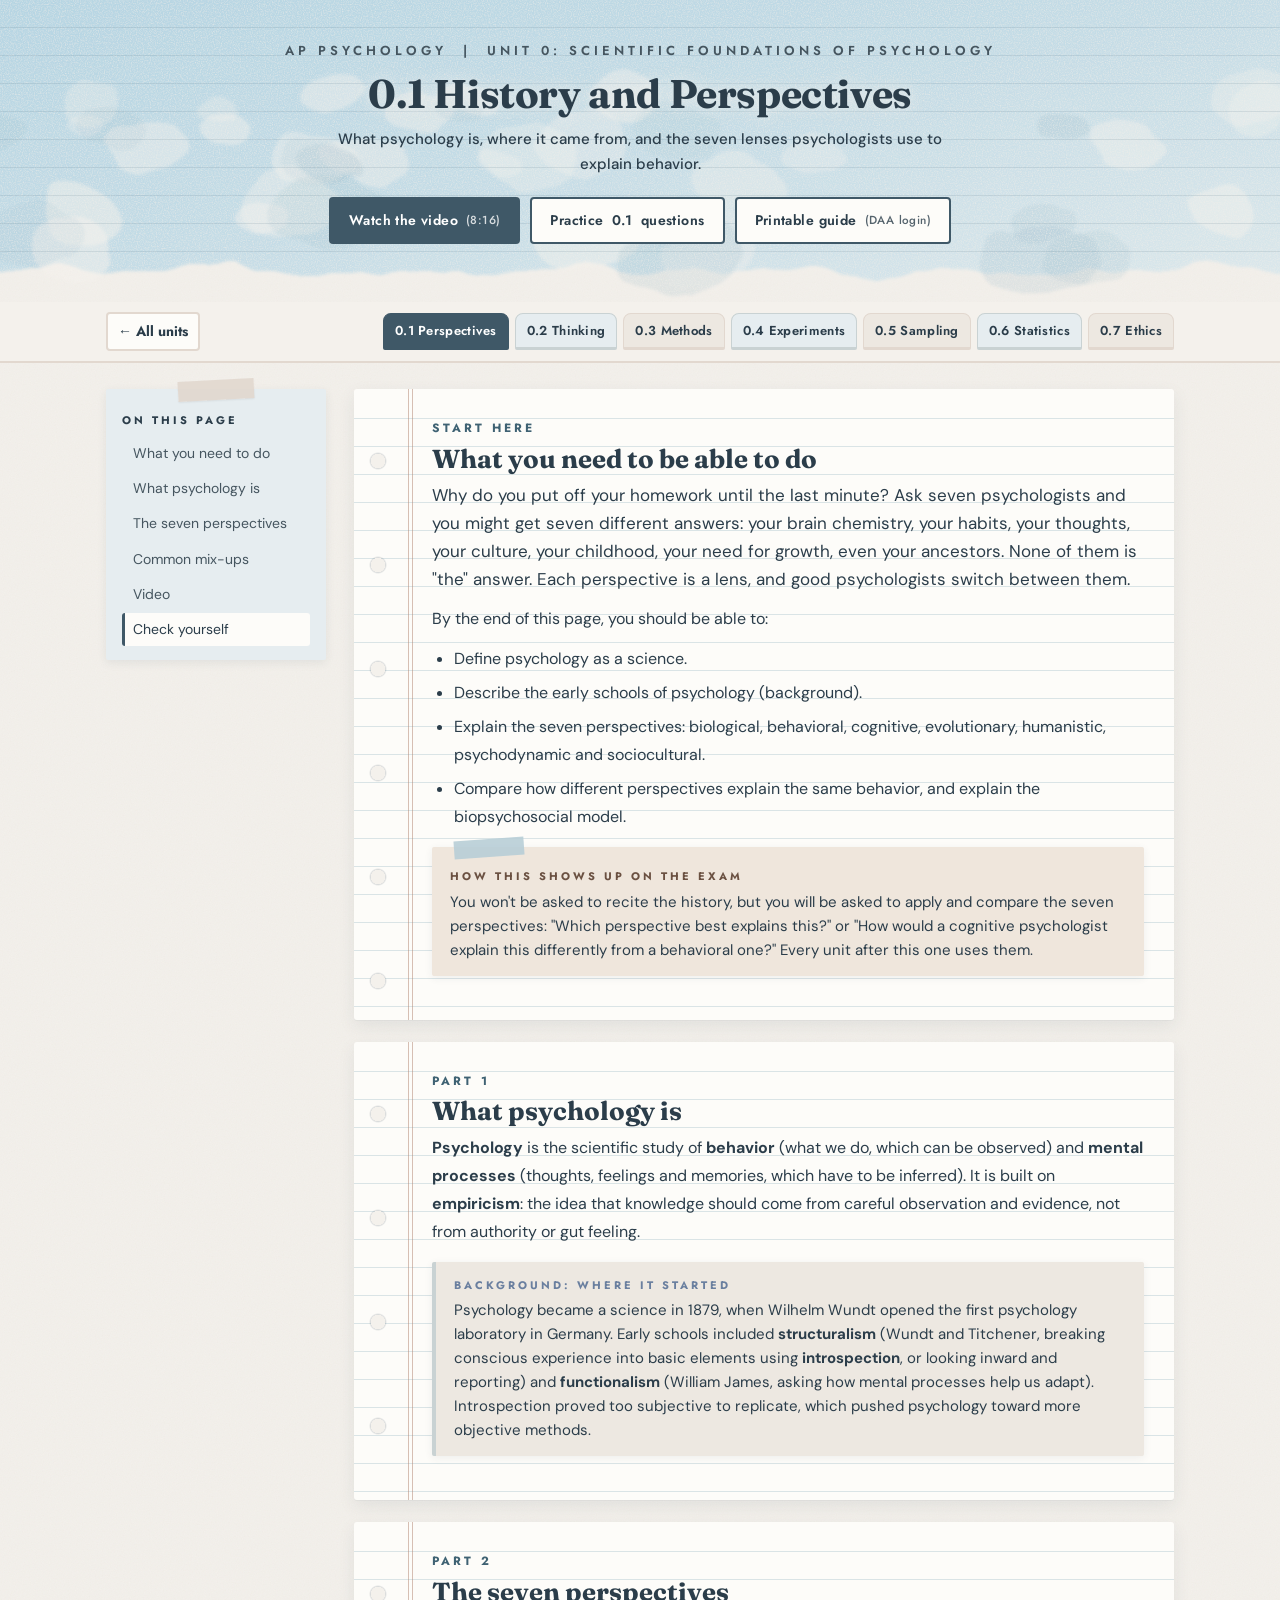
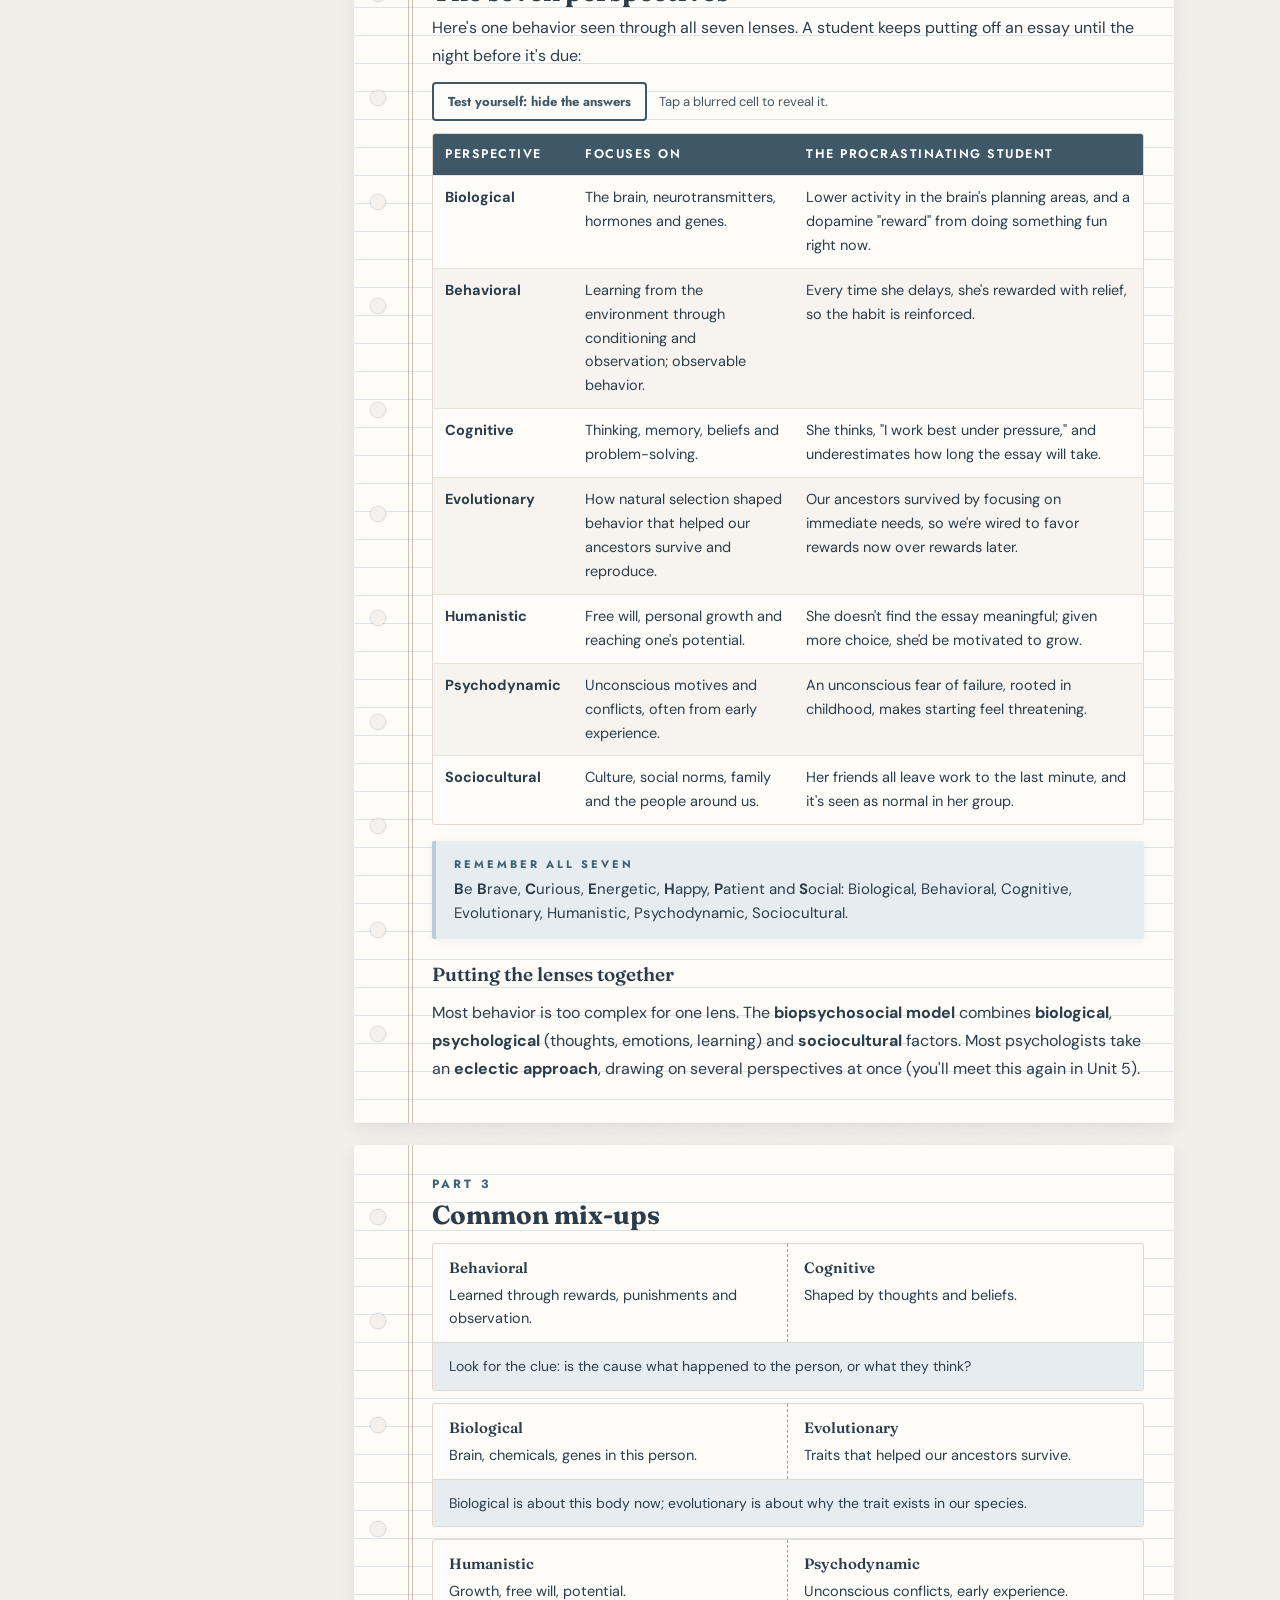
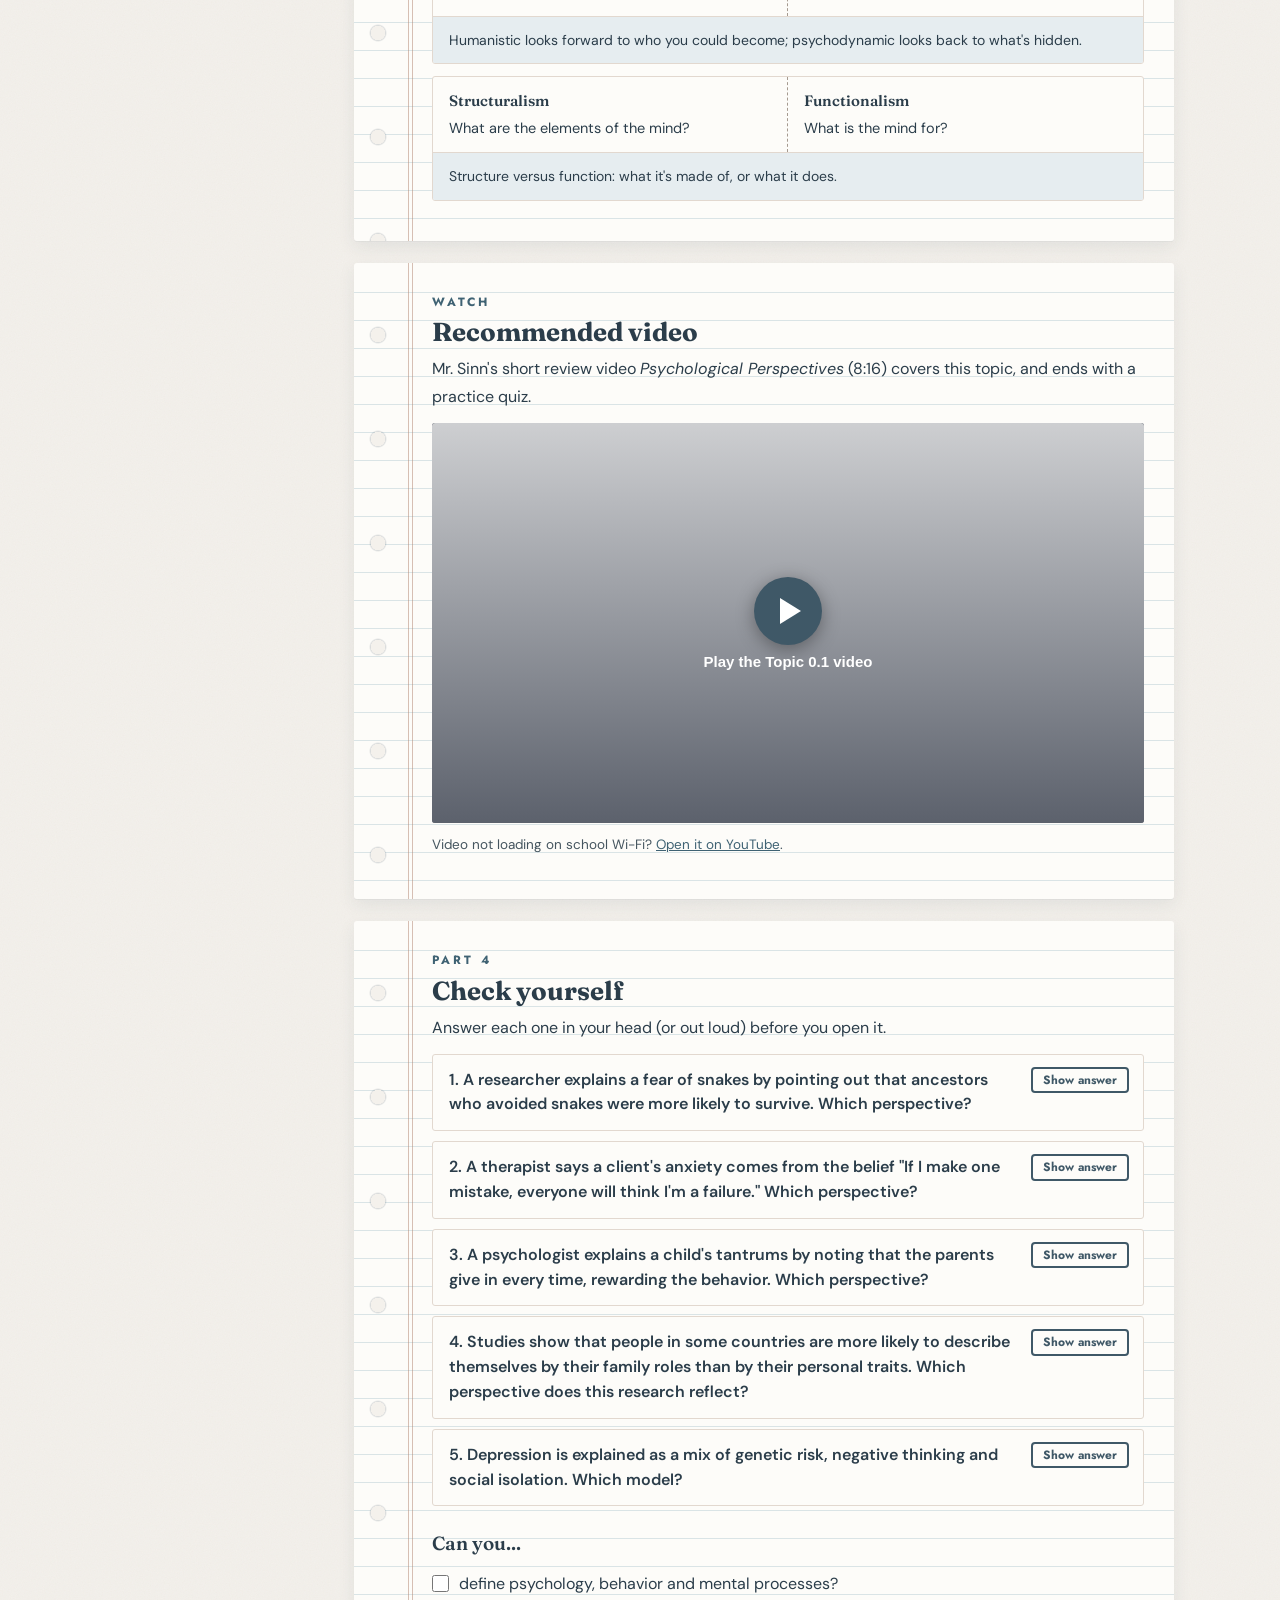
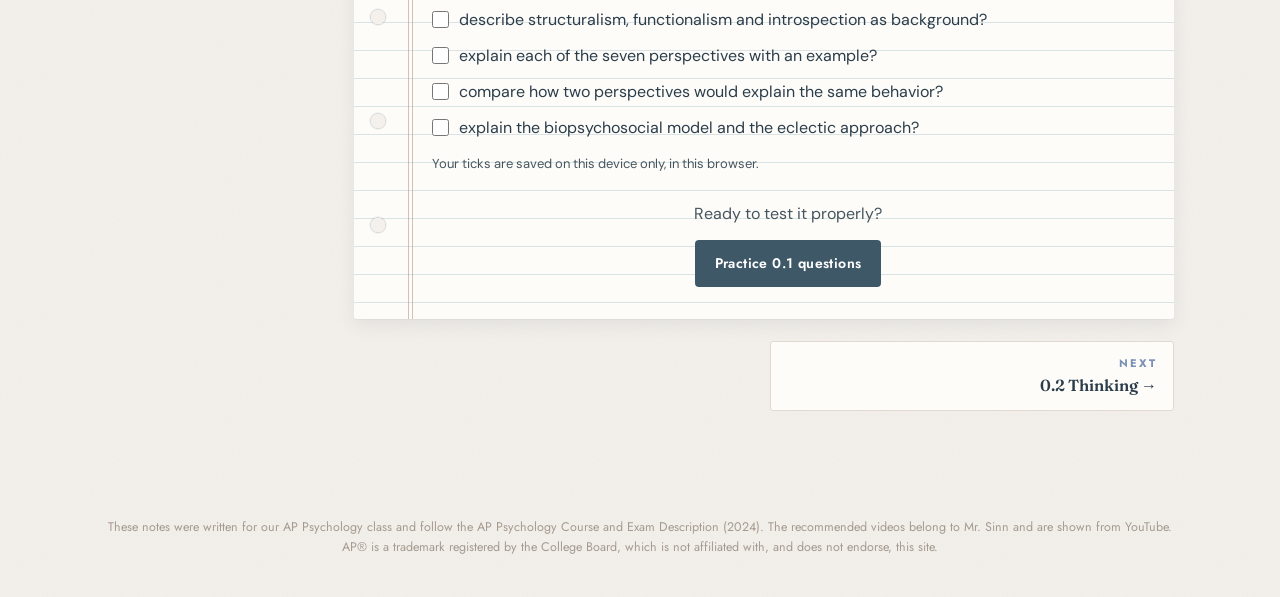
==== commit b22f6147: "Notebook theme for the notes site (cloud palette) - New shared theme.css used by the notes home page" ====
--- a/Unit0_Notes.html
+++ b/Unit0_Notes.html
@@ -6,7 +6,7 @@
 <title>Unit 0 Notes: Scientific Foundations of Psychology | AP Psychology Revision</title>
 <link rel="preconnect" href="https://fonts.googleapis.com">
 <link rel="preconnect" href="https://fonts.gstatic.com" crossorigin>
-<link href="https://fonts.googleapis.com/css2?family=Outfit:wght@400;500;600;700&family=Playfair+Display:wght@700&display=swap" rel="stylesheet">
+<link href="https://fonts.googleapis.com/css2?family=DM+Sans:wght@400;500;600;700&family=Fraunces:opsz,wght@9..144,600;9..144,700&family=Jost:wght@500;600&display=swap" rel="stylesheet">
 <style>
 
 *,*::before,*::after{box-sizing:border-box;margin:0;padding:0;}
@@ -297,8 +297,13 @@
   .ex-panel{display:block !important;margin-bottom:10px;}
 }
 </style>
+<link rel="stylesheet" href="theme.css">
 </head>
 <body data-quiz="https://psych4everybody.github.io/psych-revision/unit0_revision_quiz.html" data-unit="Unit 0 Notes">
+<svg class="defs" aria-hidden="true" focusable="false"><defs>
+<filter id="pencil" x="-10%" y="-10%" width="120%" height="120%"><feTurbulence type="fractalNoise" baseFrequency=".05" numOctaves="2" seed="3" result="w"/><feDisplacementMap in="SourceGraphic" in2="w" scale="2.6" xChannelSelector="R" yChannelSelector="G"/></filter>
+<filter id="wcSpot" x="-20%" y="-20%" width="140%" height="140%"><feTurbulence type="fractalNoise" baseFrequency=".035" numOctaves="3" seed="8" result="w"/><feDisplacementMap in="SourceGraphic" in2="w" scale="16" xChannelSelector="R" yChannelSelector="G" result="d"/><feTurbulence type="fractalNoise" baseFrequency=".02" numOctaves="2" seed="4" result="b"/><feColorMatrix in="b" type="matrix" values="0 0 0 0 0  0 0 0 0 0  0 0 0 0 0  1.4 0 0 0 .1" result="bA"/><feComposite in="d" in2="bA" operator="in"/></filter>
+</defs></svg>
 
 <header>
   <div class="eyebrow">AP Psychology &nbsp;|&nbsp; Unit 0: Scientific Foundations of Psychology</div>
@@ -477,7 +482,7 @@
       <div class="sec-label">Part 1</div>
       <h2>The scientific method</h2>
       <div class="ex-visual" style="border:2px solid var(--line);border-radius:12px;padding:16px 18px;">
-        <div class="mark-label" style="color:#2E75B6;font-size:1rem;margin-bottom:8px;">The scientific method</div><div style="display:flex;flex-wrap:wrap;align-items:center;gap:8px;"><span style="display:inline-block;padding:8px 14px;border-radius:10px;border:1.5px solid #1F3864;background:#DEEAF1;color:#1F3864;font-size:0.95rem;">Ask a question</span><span style="color:#1F3864;font-weight:700;">&rarr;</span><span style="display:inline-block;padding:8px 14px;border-radius:10px;border:1.5px solid #1F3864;background:#DEEAF1;color:#1F3864;font-size:0.95rem;">Form a hypothesis</span><span style="color:#1F3864;font-weight:700;">&rarr;</span><span style="display:inline-block;padding:8px 14px;border-radius:10px;border:1.5px solid #1F3864;background:#DEEAF1;color:#1F3864;font-size:0.95rem;">Test it (collect data)</span><span style="color:#1F3864;font-weight:700;">&rarr;</span><span style="display:inline-block;padding:8px 14px;border-radius:10px;border:1.5px solid #1F3864;background:#DEEAF1;color:#1F3864;font-size:0.95rem;">Analyze the results</span><span style="color:#1F3864;font-weight:700;">&rarr;</span><span style="display:inline-block;padding:8px 14px;border-radius:10px;border:1.5px solid #1F3864;background:#DEEAF1;color:#1F3864;font-size:0.95rem;">Draw conclusions</span><span style="color:#1F3864;font-weight:700;">&rarr;</span><span style="display:inline-block;padding:8px 14px;border-radius:10px;border:1.5px solid #C55A11;background:#FBE5D6;color:#8a3c0b;font-weight:700;font-size:0.95rem;">Report, review and replicate</span></div>
+        <div class="mark-label" style="color:#3f6273;font-size:1rem;margin-bottom:8px;">The scientific method</div><div style="display:flex;flex-wrap:wrap;align-items:center;gap:8px;"><span style="display:inline-block;padding:8px 14px;border-radius:10px;border:1.5px solid #2b3d4a;background:#e6edf0;color:#2b3d4a;font-size:0.95rem;">Ask a question</span><span style="color:#2b3d4a;font-weight:700;">&rarr;</span><span style="display:inline-block;padding:8px 14px;border-radius:10px;border:1.5px solid #2b3d4a;background:#e6edf0;color:#2b3d4a;font-size:0.95rem;">Form a hypothesis</span><span style="color:#2b3d4a;font-weight:700;">&rarr;</span><span style="display:inline-block;padding:8px 14px;border-radius:10px;border:1.5px solid #2b3d4a;background:#e6edf0;color:#2b3d4a;font-size:0.95rem;">Test it (collect data)</span><span style="color:#2b3d4a;font-weight:700;">&rarr;</span><span style="display:inline-block;padding:8px 14px;border-radius:10px;border:1.5px solid #2b3d4a;background:#e6edf0;color:#2b3d4a;font-size:0.95rem;">Analyze the results</span><span style="color:#2b3d4a;font-weight:700;">&rarr;</span><span style="display:inline-block;padding:8px 14px;border-radius:10px;border:1.5px solid #2b3d4a;background:#e6edf0;color:#2b3d4a;font-size:0.95rem;">Draw conclusions</span><span style="color:#2b3d4a;font-weight:700;">&rarr;</span><span style="display:inline-block;padding:8px 14px;border-radius:10px;border:1.5px solid #8f5f40;background:#efe6dc;color:#6a5041;font-weight:700;font-size:0.95rem;">Report, review and replicate</span></div>
       </div>
       <div class="grid3 grid2">
         <div class="mini"><h4>Theory</h4><p>A well-tested <strong>explanation</strong> that organizes many observations and predicts behavior. In science, a theory is not a guess.</p><p class="analogy">A theory that sleep helps us process and store memories.</p></div>
@@ -741,7 +746,7 @@
       <div class="sec-label">Part 1</div>
       <h2>Variables and groups</h2>
       <div class="ex-visual" style="border:2px solid var(--line);border-radius:12px;padding:16px 18px;">
-        <div class="mark-label" style="color:#2E75B6;font-size:1rem;margin-bottom:8px;">The basic experiment</div><div style="display:flex;flex-wrap:wrap;align-items:center;gap:8px;"><span style="display:inline-block;padding:8px 14px;border-radius:10px;border:1.5px solid #1F3864;background:#DEEAF1;color:#1F3864;font-size:0.95rem;">Participants</span><span style="color:#1F3864;font-weight:700;">&rarr;</span><span style="display:inline-block;padding:8px 14px;border-radius:10px;border:1.5px solid #1F3864;background:#DEEAF1;color:#1F3864;font-size:0.95rem;">Random assignment</span><span style="color:#1F3864;font-weight:700;">&rarr;</span><span style="display:inline-block;padding:8px 14px;border-radius:10px;border:1.5px solid #1F3864;background:#DEEAF1;color:#1F3864;font-size:0.95rem;">Experimental group gets the IV / control group doesn't</span><span style="color:#1F3864;font-weight:700;">&rarr;</span><span style="display:inline-block;padding:8px 14px;border-radius:10px;border:1.5px solid #1F3864;background:#DEEAF1;color:#1F3864;font-size:0.95rem;">Measure the DV</span><span style="color:#1F3864;font-weight:700;">&rarr;</span><span style="display:inline-block;padding:8px 14px;border-radius:10px;border:1.5px solid #C55A11;background:#FBE5D6;color:#8a3c0b;font-weight:700;font-size:0.95rem;">Compare the groups</span></div>
+        <div class="mark-label" style="color:#3f6273;font-size:1rem;margin-bottom:8px;">The basic experiment</div><div style="display:flex;flex-wrap:wrap;align-items:center;gap:8px;"><span style="display:inline-block;padding:8px 14px;border-radius:10px;border:1.5px solid #2b3d4a;background:#e6edf0;color:#2b3d4a;font-size:0.95rem;">Participants</span><span style="color:#2b3d4a;font-weight:700;">&rarr;</span><span style="display:inline-block;padding:8px 14px;border-radius:10px;border:1.5px solid #2b3d4a;background:#e6edf0;color:#2b3d4a;font-size:0.95rem;">Random assignment</span><span style="color:#2b3d4a;font-weight:700;">&rarr;</span><span style="display:inline-block;padding:8px 14px;border-radius:10px;border:1.5px solid #2b3d4a;background:#e6edf0;color:#2b3d4a;font-size:0.95rem;">Experimental group gets the IV / control group doesn't</span><span style="color:#2b3d4a;font-weight:700;">&rarr;</span><span style="display:inline-block;padding:8px 14px;border-radius:10px;border:1.5px solid #2b3d4a;background:#e6edf0;color:#2b3d4a;font-size:0.95rem;">Measure the DV</span><span style="color:#2b3d4a;font-weight:700;">&rarr;</span><span style="display:inline-block;padding:8px 14px;border-radius:10px;border:1.5px solid #8f5f40;background:#efe6dc;color:#6a5041;font-weight:700;font-size:0.95rem;">Compare the groups</span></div>
       </div>
       <div class="selftest-bar">
         <button class="toggle-btn" type="button" data-target="t04Terms" data-label="Test yourself: hide the answers" aria-pressed="false">Test yourself: hide the answers</button>
@@ -1027,7 +1032,7 @@
           out.innerHTML='<strong>Ordered:</strong> '+a.join(', ')+'<br><strong>Mean:</strong> '+r(sum)+' &divide; '+n+' = '+r(mean)+
             '<br><strong>Median:</strong> '+r(med)+'<br><strong>Mode:</strong> '+mode+
             '<br><strong>Range:</strong> '+a[n-1]+' &minus; '+a[0]+' = '+r(a[n-1]-a[0])+
-            '<br><strong>Standard deviation:</strong> about '+r(sd)+' <span style="color:#6a7f9f;">(you won\'t calculate this on the exam, only interpret it)</span>'+
+            '<br><strong>Standard deviation:</strong> about '+r(sd)+' <span style="color:#5d6e78;">(you won\'t calculate this on the exam, only interpret it)</span>'+
             (mean>med+0.01?'<br><em>The mean is higher than the median: a high outlier is pulling it up (positive skew).</em>':mean<med-0.01?'<br><em>The mean is lower than the median: a low outlier is pulling it down (negative skew).</em>':'');
         }
         document.getElementById('statGo').addEventListener('click',run);
@@ -1046,13 +1051,13 @@
       <p>Many traits, such as height or intelligence test scores, fall in a <strong>normal curve</strong>: a symmetrical, bell-shaped distribution where the mean, median and mode are the same and most scores sit near the middle.</p>
       <div class="ex-visual" style="border:2px solid var(--line);border-radius:12px;">
         <svg viewBox="0 0 640 300" role="img" aria-label="Normal curve: about 68 percent of scores within 1 standard deviation, 95 percent within 2, 99.7 percent within 3">
-          <path d="M240.0,200 L240.0,103.0 L244.0,98.1 L248.0,93.3 L252.0,88.5 L256.0,83.8 L260.0,79.2 L264.0,74.8 L268.0,70.5 L272.0,66.4 L276.0,62.5 L280.0,58.8 L284.0,55.4 L288.0,52.3 L292.0,49.5 L296.0,47.0 L300.0,44.9 L304.0,43.2 L308.0,41.8 L312.0,40.8 L316.0,40.2 L320.0,40.0 L320.0,200 Z" fill="#9cc3e6"/><path d="M320.0,200 L320.0,40.0 L324.0,40.2 L328.0,40.8 L332.0,41.8 L336.0,43.2 L340.0,44.9 L344.0,47.0 L348.0,49.5 L352.0,52.3 L356.0,55.4 L360.0,58.8 L364.0,62.5 L368.0,66.4 L372.0,70.5 L376.0,74.8 L380.0,79.2 L384.0,83.8 L388.0,88.5 L392.0,93.3 L396.0,98.1 L400.0,103.0 L400.0,200 Z" fill="#9cc3e6"/><path d="M160.0,200 L160.0,178.3 L164.0,176.1 L168.0,173.7 L172.0,171.1 L176.0,168.3 L180.0,165.4 L184.0,162.3 L188.0,159.0 L192.0,155.5 L196.0,151.9 L200.0,148.1 L204.0,144.1 L208.0,140.0 L212.0,135.7 L216.0,131.3 L220.0,126.7 L224.0,122.1 L228.0,117.4 L232.0,112.6 L236.0,107.8 L240.0,103.0 L240.0,200 Z" fill="#c9def1"/><path d="M400.0,200 L400.0,103.0 L404.0,107.8 L408.0,112.6 L412.0,117.4 L416.0,122.1 L420.0,126.7 L424.0,131.3 L428.0,135.7 L432.0,140.0 L436.0,144.1 L440.0,148.1 L444.0,151.9 L448.0,155.5 L452.0,159.0 L456.0,162.3 L460.0,165.4 L464.0,168.3 L468.0,171.1 L472.0,173.7 L476.0,176.1 L480.0,178.3 L480.0,200 Z" fill="#c9def1"/><path d="M80.0,200 L80.0,198.2 L84.0,197.9 L88.0,197.6 L92.0,197.2 L96.0,196.8 L100.0,196.4 L104.0,195.8 L108.0,195.2 L112.0,194.6 L116.0,193.8 L120.0,193.0 L124.0,192.0 L128.0,191.0 L132.0,189.9 L136.0,188.6 L140.0,187.3 L144.0,185.8 L148.0,184.1 L152.0,182.4 L156.0,180.4 L160.0,178.3 L160.0,200 Z" fill="#e7eff8"/><path d="M480.0,200 L480.0,178.3 L484.0,180.4 L488.0,182.4 L492.0,184.1 L496.0,185.8 L500.0,187.3 L504.0,188.6 L508.0,189.9 L512.0,191.0 L516.0,192.0 L520.0,193.0 L524.0,193.8 L528.0,194.6 L532.0,195.2 L536.0,195.8 L540.0,196.4 L544.0,196.8 L548.0,197.2 L552.0,197.6 L556.0,197.9 L560.0,198.2 L560.0,200 Z" fill="#e7eff8"/><line x1="160" y1="200" x2="160" y2="178.3" stroke="#ffffff" stroke-width="1.5"/><line x1="240" y1="200" x2="240" y2="103.0" stroke="#ffffff" stroke-width="1.5"/><line x1="320" y1="200" x2="320" y2="40.0" stroke="#ffffff" stroke-width="1.5"/><line x1="400" y1="200" x2="400" y2="103.0" stroke="#ffffff" stroke-width="1.5"/><line x1="480" y1="200" x2="480" y2="178.3" stroke="#ffffff" stroke-width="1.5"/>
-          <path d="M20.0,199.9 L24.0,199.8 L28.0,199.8 L32.0,199.8 L36.0,199.7 L40.0,199.7 L44.0,199.6 L48.0,199.5 L52.0,199.4 L56.0,199.3 L60.0,199.2 L64.0,199.0 L68.0,198.9 L72.0,198.7 L76.0,198.5 L80.0,198.2 L84.0,197.9 L88.0,197.6 L92.0,197.2 L96.0,196.8 L100.0,196.4 L104.0,195.8 L108.0,195.2 L112.0,194.6 L116.0,193.8 L120.0,193.0 L124.0,192.0 L128.0,191.0 L132.0,189.9 L136.0,188.6 L140.0,187.3 L144.0,185.8 L148.0,184.1 L152.0,182.4 L156.0,180.4 L160.0,178.3 L164.0,176.1 L168.0,173.7 L172.0,171.1 L176.0,168.3 L180.0,165.4 L184.0,162.3 L188.0,159.0 L192.0,155.5 L196.0,151.9 L200.0,148.1 L204.0,144.1 L208.0,140.0 L212.0,135.7 L216.0,131.3 L220.0,126.7 L224.0,122.1 L228.0,117.4 L232.0,112.6 L236.0,107.8 L240.0,103.0 L244.0,98.1 L248.0,93.3 L252.0,88.5 L256.0,83.8 L260.0,79.2 L264.0,74.8 L268.0,70.5 L272.0,66.4 L276.0,62.5 L280.0,58.8 L284.0,55.4 L288.0,52.3 L292.0,49.5 L296.0,47.0 L300.0,44.9 L304.0,43.2 L308.0,41.8 L312.0,40.8 L316.0,40.2 L320.0,40.0 L324.0,40.2 L328.0,40.8 L332.0,41.8 L336.0,43.2 L340.0,44.9 L344.0,47.0 L348.0,49.5 L352.0,52.3 L356.0,55.4 L360.0,58.8 L364.0,62.5 L368.0,66.4 L372.0,70.5 L376.0,74.8 L380.0,79.2 L384.0,83.8 L388.0,88.5 L392.0,93.3 L396.0,98.1 L400.0,103.0 L404.0,107.8 L408.0,112.6 L412.0,117.4 L416.0,122.1 L420.0,126.7 L424.0,131.3 L428.0,135.7 L432.0,140.0 L436.0,144.1 L440.0,148.1 L444.0,151.9 L448.0,155.5 L452.0,159.0 L456.0,162.3 L460.0,165.4 L464.0,168.3 L468.0,171.1 L472.0,173.7 L476.0,176.1 L480.0,178.3 L484.0,180.4 L488.0,182.4 L492.0,184.1 L496.0,185.8 L500.0,187.3 L504.0,188.6 L508.0,189.9 L512.0,191.0 L516.0,192.0 L520.0,193.0 L524.0,193.8 L528.0,194.6 L532.0,195.2 L536.0,195.8 L540.0,196.4 L544.0,196.8 L548.0,197.2 L552.0,197.6 L556.0,197.9 L560.0,198.2 L564.0,198.5 L568.0,198.7 L572.0,198.9 L576.0,199.0 L580.0,199.2 L584.0,199.3 L588.0,199.4 L592.0,199.5 L596.0,199.6 L600.0,199.7 L604.0,199.7 L608.0,199.8 L612.0,199.8 L616.0,199.8 L620.0,199.9" fill="none" stroke="#1F3864" stroke-width="3"/>
+          <path d="M240.0,200 L240.0,103.0 L244.0,98.1 L248.0,93.3 L252.0,88.5 L256.0,83.8 L260.0,79.2 L264.0,74.8 L268.0,70.5 L272.0,66.4 L276.0,62.5 L280.0,58.8 L284.0,55.4 L288.0,52.3 L292.0,49.5 L296.0,47.0 L300.0,44.9 L304.0,43.2 L308.0,41.8 L312.0,40.8 L316.0,40.2 L320.0,40.0 L320.0,200 Z" fill="#a9c3cf"/><path d="M320.0,200 L320.0,40.0 L324.0,40.2 L328.0,40.8 L332.0,41.8 L336.0,43.2 L340.0,44.9 L344.0,47.0 L348.0,49.5 L352.0,52.3 L356.0,55.4 L360.0,58.8 L364.0,62.5 L368.0,66.4 L372.0,70.5 L376.0,74.8 L380.0,79.2 L384.0,83.8 L388.0,88.5 L392.0,93.3 L396.0,98.1 L400.0,103.0 L400.0,200 Z" fill="#a9c3cf"/><path d="M160.0,200 L160.0,178.3 L164.0,176.1 L168.0,173.7 L172.0,171.1 L176.0,168.3 L180.0,165.4 L184.0,162.3 L188.0,159.0 L192.0,155.5 L196.0,151.9 L200.0,148.1 L204.0,144.1 L208.0,140.0 L212.0,135.7 L216.0,131.3 L220.0,126.7 L224.0,122.1 L228.0,117.4 L232.0,112.6 L236.0,107.8 L240.0,103.0 L240.0,200 Z" fill="#cddde4"/><path d="M400.0,200 L400.0,103.0 L404.0,107.8 L408.0,112.6 L412.0,117.4 L416.0,122.1 L420.0,126.7 L424.0,131.3 L428.0,135.7 L432.0,140.0 L436.0,144.1 L440.0,148.1 L444.0,151.9 L448.0,155.5 L452.0,159.0 L456.0,162.3 L460.0,165.4 L464.0,168.3 L468.0,171.1 L472.0,173.7 L476.0,176.1 L480.0,178.3 L480.0,200 Z" fill="#cddde4"/><path d="M80.0,200 L80.0,198.2 L84.0,197.9 L88.0,197.6 L92.0,197.2 L96.0,196.8 L100.0,196.4 L104.0,195.8 L108.0,195.2 L112.0,194.6 L116.0,193.8 L120.0,193.0 L124.0,192.0 L128.0,191.0 L132.0,189.9 L136.0,188.6 L140.0,187.3 L144.0,185.8 L148.0,184.1 L152.0,182.4 L156.0,180.4 L160.0,178.3 L160.0,200 Z" fill="#e6edf0"/><path d="M480.0,200 L480.0,178.3 L484.0,180.4 L488.0,182.4 L492.0,184.1 L496.0,185.8 L500.0,187.3 L504.0,188.6 L508.0,189.9 L512.0,191.0 L516.0,192.0 L520.0,193.0 L524.0,193.8 L528.0,194.6 L532.0,195.2 L536.0,195.8 L540.0,196.4 L544.0,196.8 L548.0,197.2 L552.0,197.6 L556.0,197.9 L560.0,198.2 L560.0,200 Z" fill="#e6edf0"/><line x1="160" y1="200" x2="160" y2="178.3" stroke="#ffffff" stroke-width="1.5"/><line x1="240" y1="200" x2="240" y2="103.0" stroke="#ffffff" stroke-width="1.5"/><line x1="320" y1="200" x2="320" y2="40.0" stroke="#ffffff" stroke-width="1.5"/><line x1="400" y1="200" x2="400" y2="103.0" stroke="#ffffff" stroke-width="1.5"/><line x1="480" y1="200" x2="480" y2="178.3" stroke="#ffffff" stroke-width="1.5"/>
+          <path d="M20.0,199.9 L24.0,199.8 L28.0,199.8 L32.0,199.8 L36.0,199.7 L40.0,199.7 L44.0,199.6 L48.0,199.5 L52.0,199.4 L56.0,199.3 L60.0,199.2 L64.0,199.0 L68.0,198.9 L72.0,198.7 L76.0,198.5 L80.0,198.2 L84.0,197.9 L88.0,197.6 L92.0,197.2 L96.0,196.8 L100.0,196.4 L104.0,195.8 L108.0,195.2 L112.0,194.6 L116.0,193.8 L120.0,193.0 L124.0,192.0 L128.0,191.0 L132.0,189.9 L136.0,188.6 L140.0,187.3 L144.0,185.8 L148.0,184.1 L152.0,182.4 L156.0,180.4 L160.0,178.3 L164.0,176.1 L168.0,173.7 L172.0,171.1 L176.0,168.3 L180.0,165.4 L184.0,162.3 L188.0,159.0 L192.0,155.5 L196.0,151.9 L200.0,148.1 L204.0,144.1 L208.0,140.0 L212.0,135.7 L216.0,131.3 L220.0,126.7 L224.0,122.1 L228.0,117.4 L232.0,112.6 L236.0,107.8 L240.0,103.0 L244.0,98.1 L248.0,93.3 L252.0,88.5 L256.0,83.8 L260.0,79.2 L264.0,74.8 L268.0,70.5 L272.0,66.4 L276.0,62.5 L280.0,58.8 L284.0,55.4 L288.0,52.3 L292.0,49.5 L296.0,47.0 L300.0,44.9 L304.0,43.2 L308.0,41.8 L312.0,40.8 L316.0,40.2 L320.0,40.0 L324.0,40.2 L328.0,40.8 L332.0,41.8 L336.0,43.2 L340.0,44.9 L344.0,47.0 L348.0,49.5 L352.0,52.3 L356.0,55.4 L360.0,58.8 L364.0,62.5 L368.0,66.4 L372.0,70.5 L376.0,74.8 L380.0,79.2 L384.0,83.8 L388.0,88.5 L392.0,93.3 L396.0,98.1 L400.0,103.0 L404.0,107.8 L408.0,112.6 L412.0,117.4 L416.0,122.1 L420.0,126.7 L424.0,131.3 L428.0,135.7 L432.0,140.0 L436.0,144.1 L440.0,148.1 L444.0,151.9 L448.0,155.5 L452.0,159.0 L456.0,162.3 L460.0,165.4 L464.0,168.3 L468.0,171.1 L472.0,173.7 L476.0,176.1 L480.0,178.3 L484.0,180.4 L488.0,182.4 L492.0,184.1 L496.0,185.8 L500.0,187.3 L504.0,188.6 L508.0,189.9 L512.0,191.0 L516.0,192.0 L520.0,193.0 L524.0,193.8 L528.0,194.6 L532.0,195.2 L536.0,195.8 L540.0,196.4 L544.0,196.8 L548.0,197.2 L552.0,197.6 L556.0,197.9 L560.0,198.2 L564.0,198.5 L568.0,198.7 L572.0,198.9 L576.0,199.0 L580.0,199.2 L584.0,199.3 L588.0,199.4 L592.0,199.5 L596.0,199.6 L600.0,199.7 L604.0,199.7 L608.0,199.8 L612.0,199.8 L616.0,199.8 L620.0,199.9" fill="none" stroke="#2b3d4a" stroke-width="3"/>
           <line class="ax" x1="60" y1="200" x2="580" y2="200"/>
-          <text class="mark-label" x="280" y="175" text-anchor="middle" style="fill:#1F3864;">34%</text><text class="mark-label" x="360" y="175" text-anchor="middle" style="fill:#1F3864;">34%</text><text class="mark-label" x="200" y="190" text-anchor="middle" style="fill:#1F3864;">13.5%</text><text class="mark-label" x="440" y="190" text-anchor="middle" style="fill:#1F3864;">13.5%</text><text class="mark-label" x="116" y="176" text-anchor="middle" style="fill:#1F3864;">2%</text><text class="mark-label" x="524" y="176" text-anchor="middle" style="fill:#1F3864;">2%</text><text class="hyp-level" x="80" y="220" text-anchor="middle">-3 SD</text><text class="hyp-level" x="160" y="220" text-anchor="middle">-2 SD</text><text class="hyp-level" x="240" y="220" text-anchor="middle">-1 SD</text><text class="hyp-level" x="320" y="220" text-anchor="middle">Mean</text><text class="hyp-level" x="400" y="220" text-anchor="middle">+1 SD</text><text class="hyp-level" x="480" y="220" text-anchor="middle">+2 SD</text><text class="hyp-level" x="560" y="220" text-anchor="middle">+3 SD</text>
-          <text class="mark-label" x="320" y="248" text-anchor="middle" style="fill:#2E75B6;">68% within 1 SD of the mean</text>
-          <text class="mark-label" x="320" y="268" text-anchor="middle" style="fill:#2E75B6;">95% within 2 SD</text>
-          <text class="mark-label" x="320" y="288" text-anchor="middle" style="fill:#2E75B6;">99.7% within 3 SD</text>
+          <text class="mark-label" x="280" y="175" text-anchor="middle" style="fill:#2b3d4a;">34%</text><text class="mark-label" x="360" y="175" text-anchor="middle" style="fill:#2b3d4a;">34%</text><text class="mark-label" x="200" y="190" text-anchor="middle" style="fill:#2b3d4a;">13.5%</text><text class="mark-label" x="440" y="190" text-anchor="middle" style="fill:#2b3d4a;">13.5%</text><text class="mark-label" x="116" y="176" text-anchor="middle" style="fill:#2b3d4a;">2%</text><text class="mark-label" x="524" y="176" text-anchor="middle" style="fill:#2b3d4a;">2%</text><text class="hyp-level" x="80" y="220" text-anchor="middle">-3 SD</text><text class="hyp-level" x="160" y="220" text-anchor="middle">-2 SD</text><text class="hyp-level" x="240" y="220" text-anchor="middle">-1 SD</text><text class="hyp-level" x="320" y="220" text-anchor="middle">Mean</text><text class="hyp-level" x="400" y="220" text-anchor="middle">+1 SD</text><text class="hyp-level" x="480" y="220" text-anchor="middle">+2 SD</text><text class="hyp-level" x="560" y="220" text-anchor="middle">+3 SD</text>
+          <text class="mark-label" x="320" y="248" text-anchor="middle" style="fill:#3f6273;">68% within 1 SD of the mean</text>
+          <text class="mark-label" x="320" y="268" text-anchor="middle" style="fill:#3f6273;">95% within 2 SD</text>
+          <text class="mark-label" x="320" y="288" text-anchor="middle" style="fill:#3f6273;">99.7% within 3 SD</text>
         </svg>
       </div>
       <p><strong>Percentile rank</strong> is the percentage of scores at or below a given score. Scoring in the 84th percentile means you scored as well as or better than 84% of test-takers (about 1 SD above the mean on a normal curve).</p>
@@ -1060,17 +1065,17 @@
       <div class="grid2" style="display:grid;gap:14px;margin:12px 0;">
       <div class="ex-visual" style="border:2px solid var(--line);border-radius:12px;">
         <svg viewBox="0 0 300 215" role="img" aria-label="Positive skew: tail to the right">
-          <text class="mark-label" x="150" y="20" text-anchor="middle" style="fill:#1F3864;">Positive skew: tail to the right</text>
-          <path d="M20.0,140.0 L22.6,138.2 L25.2,133.6 L27.8,127.1 L30.4,119.2 L33.0,110.6 L35.6,101.7 L38.2,92.8 L40.8,84.2 L43.4,76.1 L46.0,68.6 L48.6,61.9 L51.2,55.9 L53.8,50.7 L56.4,46.3 L59.0,42.6 L61.6,39.7 L64.2,37.6 L66.8,36.1 L69.4,35.3 L72.0,35.0 L74.6,35.3 L77.2,36.0 L79.8,37.1 L82.4,38.6 L85.0,40.5 L87.6,42.6 L90.2,45.0 L92.8,47.5 L95.4,50.2 L98.0,53.1 L100.6,56.0 L103.2,59.0 L105.8,62.1 L108.4,65.2 L111.0,68.2 L113.6,71.3 L116.2,74.4 L118.8,77.3 L121.4,80.3 L124.0,83.2 L126.6,86.0 L129.2,88.7 L131.8,91.3 L134.4,93.9 L137.0,96.4 L139.6,98.7 L142.2,101.0 L144.8,103.2 L147.4,105.3 L150.0,107.3 L152.6,109.2 L155.2,111.1 L157.8,112.8 L160.4,114.5 L163.0,116.0 L165.6,117.5 L168.2,118.9 L170.8,120.2 L173.4,121.5 L176.0,122.7 L178.6,123.8 L181.2,124.9 L183.8,125.9 L186.4,126.8 L189.0,127.7 L191.6,128.5 L194.2,129.3 L196.8,130.0 L199.4,130.7 L202.0,131.3 L204.6,131.9 L207.2,132.5 L209.8,133.0 L212.4,133.5 L215.0,134.0 L217.6,134.4 L220.2,134.8 L222.8,135.2 L225.4,135.5 L228.0,135.8 L230.6,136.1 L233.2,136.4 L235.8,136.7 L238.4,136.9 L241.0,137.1 L243.6,137.4 L246.2,137.6 L248.8,137.7 L251.4,137.9 L254.0,138.1 L256.6,138.2 L259.2,138.3 L261.8,138.5 L264.4,138.6 L267.0,138.7 L269.6,138.8 L272.2,138.9 L274.8,139.0 L277.4,139.0 L280.0,139.1" fill="#DEEAF1" stroke="#1F3864" stroke-width="3"/>
-          <line class="ax" x1="20" y1="140" x2="280" y2="140"/><line x1="72.0" y1="140" x2="72.0" y2="35.0" stroke="#555" stroke-width="2.5" stroke-dasharray="5 4"/><line x1="89.4" y1="140" x2="89.4" y2="44.2" stroke="#2E75B6" stroke-width="2.5" stroke-dasharray="5 4"/><line x1="98.0" y1="140" x2="98.0" y2="53.1" stroke="#C55A11" stroke-width="2.5" stroke-dasharray="5 4"/><text class="mark-label" x="70" y="168" text-anchor="middle" style="fill:#555;">Mode</text><text class="mark-label" x="150" y="168" text-anchor="middle" style="fill:#2E75B6;">Median</text><text class="mark-label" x="230" y="168" text-anchor="middle" style="fill:#C55A11;">Mean</text>
+          <text class="mark-label" x="150" y="20" text-anchor="middle" style="fill:#2b3d4a;">Positive skew: tail to the right</text>
+          <path d="M20.0,140.0 L22.6,138.2 L25.2,133.6 L27.8,127.1 L30.4,119.2 L33.0,110.6 L35.6,101.7 L38.2,92.8 L40.8,84.2 L43.4,76.1 L46.0,68.6 L48.6,61.9 L51.2,55.9 L53.8,50.7 L56.4,46.3 L59.0,42.6 L61.6,39.7 L64.2,37.6 L66.8,36.1 L69.4,35.3 L72.0,35.0 L74.6,35.3 L77.2,36.0 L79.8,37.1 L82.4,38.6 L85.0,40.5 L87.6,42.6 L90.2,45.0 L92.8,47.5 L95.4,50.2 L98.0,53.1 L100.6,56.0 L103.2,59.0 L105.8,62.1 L108.4,65.2 L111.0,68.2 L113.6,71.3 L116.2,74.4 L118.8,77.3 L121.4,80.3 L124.0,83.2 L126.6,86.0 L129.2,88.7 L131.8,91.3 L134.4,93.9 L137.0,96.4 L139.6,98.7 L142.2,101.0 L144.8,103.2 L147.4,105.3 L150.0,107.3 L152.6,109.2 L155.2,111.1 L157.8,112.8 L160.4,114.5 L163.0,116.0 L165.6,117.5 L168.2,118.9 L170.8,120.2 L173.4,121.5 L176.0,122.7 L178.6,123.8 L181.2,124.9 L183.8,125.9 L186.4,126.8 L189.0,127.7 L191.6,128.5 L194.2,129.3 L196.8,130.0 L199.4,130.7 L202.0,131.3 L204.6,131.9 L207.2,132.5 L209.8,133.0 L212.4,133.5 L215.0,134.0 L217.6,134.4 L220.2,134.8 L222.8,135.2 L225.4,135.5 L228.0,135.8 L230.6,136.1 L233.2,136.4 L235.8,136.7 L238.4,136.9 L241.0,137.1 L243.6,137.4 L246.2,137.6 L248.8,137.7 L251.4,137.9 L254.0,138.1 L256.6,138.2 L259.2,138.3 L261.8,138.5 L264.4,138.6 L267.0,138.7 L269.6,138.8 L272.2,138.9 L274.8,139.0 L277.4,139.0 L280.0,139.1" fill="#e6edf0" stroke="#2b3d4a" stroke-width="3"/>
+          <line class="ax" x1="20" y1="140" x2="280" y2="140"/><line x1="72.0" y1="140" x2="72.0" y2="35.0" stroke="#555" stroke-width="2.5" stroke-dasharray="5 4"/><line x1="89.4" y1="140" x2="89.4" y2="44.2" stroke="#3f6273" stroke-width="2.5" stroke-dasharray="5 4"/><line x1="98.0" y1="140" x2="98.0" y2="53.1" stroke="#8f5f40" stroke-width="2.5" stroke-dasharray="5 4"/><text class="mark-label" x="70" y="168" text-anchor="middle" style="fill:#555;">Mode</text><text class="mark-label" x="150" y="168" text-anchor="middle" style="fill:#3f6273;">Median</text><text class="mark-label" x="230" y="168" text-anchor="middle" style="fill:#8f5f40;">Mean</text>
           <text class="hyp-level" x="150" y="198" text-anchor="middle">most scores low, a few very high</text>
         </svg>
       </div>
       <div class="ex-visual" style="border:2px solid var(--line);border-radius:12px;">
         <svg viewBox="0 0 300 215" role="img" aria-label="Negative skew: tail to the left">
-          <text class="mark-label" x="150" y="20" text-anchor="middle" style="fill:#1F3864;">Negative skew: tail to the left</text>
-          <path d="M280.0,140.0 L277.4,138.2 L274.8,133.6 L272.2,127.1 L269.6,119.2 L267.0,110.6 L264.4,101.7 L261.8,92.8 L259.2,84.2 L256.6,76.1 L254.0,68.6 L251.4,61.9 L248.8,55.9 L246.2,50.7 L243.6,46.3 L241.0,42.6 L238.4,39.7 L235.8,37.6 L233.2,36.1 L230.6,35.3 L228.0,35.0 L225.4,35.3 L222.8,36.0 L220.2,37.1 L217.6,38.6 L215.0,40.5 L212.4,42.6 L209.8,45.0 L207.2,47.5 L204.6,50.2 L202.0,53.1 L199.4,56.0 L196.8,59.0 L194.2,62.1 L191.6,65.2 L189.0,68.2 L186.4,71.3 L183.8,74.4 L181.2,77.3 L178.6,80.3 L176.0,83.2 L173.4,86.0 L170.8,88.7 L168.2,91.3 L165.6,93.9 L163.0,96.4 L160.4,98.7 L157.8,101.0 L155.2,103.2 L152.6,105.3 L150.0,107.3 L147.4,109.2 L144.8,111.1 L142.2,112.8 L139.6,114.5 L137.0,116.0 L134.4,117.5 L131.8,118.9 L129.2,120.2 L126.6,121.5 L124.0,122.7 L121.4,123.8 L118.8,124.9 L116.2,125.9 L113.6,126.8 L111.0,127.7 L108.4,128.5 L105.8,129.3 L103.2,130.0 L100.6,130.7 L98.0,131.3 L95.4,131.9 L92.8,132.5 L90.2,133.0 L87.6,133.5 L85.0,134.0 L82.4,134.4 L79.8,134.8 L77.2,135.2 L74.6,135.5 L72.0,135.8 L69.4,136.1 L66.8,136.4 L64.2,136.7 L61.6,136.9 L59.0,137.1 L56.4,137.4 L53.8,137.6 L51.2,137.7 L48.6,137.9 L46.0,138.1 L43.4,138.2 L40.8,138.3 L38.2,138.5 L35.6,138.6 L33.0,138.7 L30.4,138.8 L27.8,138.9 L25.2,139.0 L22.6,139.0 L20.0,139.1" fill="#DEEAF1" stroke="#1F3864" stroke-width="3"/>
-          <line class="ax" x1="20" y1="140" x2="280" y2="140"/><line x1="228.0" y1="140" x2="228.0" y2="35.0" stroke="#555" stroke-width="2.5" stroke-dasharray="5 4"/><line x1="210.6" y1="140" x2="210.6" y2="44.2" stroke="#2E75B6" stroke-width="2.5" stroke-dasharray="5 4"/><line x1="202.0" y1="140" x2="202.0" y2="53.1" stroke="#C55A11" stroke-width="2.5" stroke-dasharray="5 4"/><text class="mark-label" x="70" y="168" text-anchor="middle" style="fill:#C55A11;">Mean</text><text class="mark-label" x="150" y="168" text-anchor="middle" style="fill:#2E75B6;">Median</text><text class="mark-label" x="230" y="168" text-anchor="middle" style="fill:#555;">Mode</text>
+          <text class="mark-label" x="150" y="20" text-anchor="middle" style="fill:#2b3d4a;">Negative skew: tail to the left</text>
+          <path d="M280.0,140.0 L277.4,138.2 L274.8,133.6 L272.2,127.1 L269.6,119.2 L267.0,110.6 L264.4,101.7 L261.8,92.8 L259.2,84.2 L256.6,76.1 L254.0,68.6 L251.4,61.9 L248.8,55.9 L246.2,50.7 L243.6,46.3 L241.0,42.6 L238.4,39.7 L235.8,37.6 L233.2,36.1 L230.6,35.3 L228.0,35.0 L225.4,35.3 L222.8,36.0 L220.2,37.1 L217.6,38.6 L215.0,40.5 L212.4,42.6 L209.8,45.0 L207.2,47.5 L204.6,50.2 L202.0,53.1 L199.4,56.0 L196.8,59.0 L194.2,62.1 L191.6,65.2 L189.0,68.2 L186.4,71.3 L183.8,74.4 L181.2,77.3 L178.6,80.3 L176.0,83.2 L173.4,86.0 L170.8,88.7 L168.2,91.3 L165.6,93.9 L163.0,96.4 L160.4,98.7 L157.8,101.0 L155.2,103.2 L152.6,105.3 L150.0,107.3 L147.4,109.2 L144.8,111.1 L142.2,112.8 L139.6,114.5 L137.0,116.0 L134.4,117.5 L131.8,118.9 L129.2,120.2 L126.6,121.5 L124.0,122.7 L121.4,123.8 L118.8,124.9 L116.2,125.9 L113.6,126.8 L111.0,127.7 L108.4,128.5 L105.8,129.3 L103.2,130.0 L100.6,130.7 L98.0,131.3 L95.4,131.9 L92.8,132.5 L90.2,133.0 L87.6,133.5 L85.0,134.0 L82.4,134.4 L79.8,134.8 L77.2,135.2 L74.6,135.5 L72.0,135.8 L69.4,136.1 L66.8,136.4 L64.2,136.7 L61.6,136.9 L59.0,137.1 L56.4,137.4 L53.8,137.6 L51.2,137.7 L48.6,137.9 L46.0,138.1 L43.4,138.2 L40.8,138.3 L38.2,138.5 L35.6,138.6 L33.0,138.7 L30.4,138.8 L27.8,138.9 L25.2,139.0 L22.6,139.0 L20.0,139.1" fill="#e6edf0" stroke="#2b3d4a" stroke-width="3"/>
+          <line class="ax" x1="20" y1="140" x2="280" y2="140"/><line x1="228.0" y1="140" x2="228.0" y2="35.0" stroke="#555" stroke-width="2.5" stroke-dasharray="5 4"/><line x1="210.6" y1="140" x2="210.6" y2="44.2" stroke="#3f6273" stroke-width="2.5" stroke-dasharray="5 4"/><line x1="202.0" y1="140" x2="202.0" y2="53.1" stroke="#8f5f40" stroke-width="2.5" stroke-dasharray="5 4"/><text class="mark-label" x="70" y="168" text-anchor="middle" style="fill:#8f5f40;">Mean</text><text class="mark-label" x="150" y="168" text-anchor="middle" style="fill:#3f6273;">Median</text><text class="mark-label" x="230" y="168" text-anchor="middle" style="fill:#555;">Mode</text>
           <text class="hyp-level" x="150" y="198" text-anchor="middle">most scores high, a few very low</text>
         </svg>
       </div>
@@ -1091,12 +1096,12 @@
       <p>A <strong>correlation coefficient (r)</strong> runs from <strong>-1.0 to +1.0</strong>. The <strong>sign</strong> shows the direction; the <strong>number</strong> shows the strength. -0.85 is just as strong as +0.85.</p>
       <div class="ex-visual" style="border:2px solid var(--line);border-radius:12px;">
         <svg viewBox="0 0 640 230" role="img" aria-label="Three scatterplots: positive correlation, negative correlation and no correlation">
-          <line class="ax" x1="25" y1="30" x2="25" y2="190"/><line class="ax" x1="25" y1="190" x2="200" y2="190"/><circle cx="83.0" cy="154.5" r="4.5" fill="#2E75B6"/><circle cx="133.1" cy="113.9" r="4.5" fill="#2E75B6"/><circle cx="115.5" cy="116.2" r="4.5" fill="#2E75B6"/><circle cx="42.4" cy="174.3" r="4.5" fill="#2E75B6"/><circle cx="39.2" cy="180.4" r="4.5" fill="#2E75B6"/><circle cx="44.2" cy="185.5" r="4.5" fill="#2E75B6"/><circle cx="98.5" cy="110.5" r="4.5" fill="#2E75B6"/><circle cx="52.4" cy="178.2" r="4.5" fill="#2E75B6"/><circle cx="129.5" cy="77.6" r="4.5" fill="#2E75B6"/><circle cx="121.8" cy="109.2" r="4.5" fill="#2E75B6"/><circle cx="182.9" cy="71.1" r="4.5" fill="#2E75B6"/><circle cx="164.8" cy="76.1" r="4.5" fill="#2E75B6"/><circle cx="55.6" cy="180.2" r="4.5" fill="#2E75B6"/><circle cx="80.7" cy="126.6" r="4.5" fill="#2E75B6"/><circle cx="61.2" cy="154.4" r="4.5" fill="#2E75B6"/><circle cx="131.3" cy="102.0" r="4.5" fill="#2E75B6"/><circle cx="117.3" cy="128.2" r="4.5" fill="#2E75B6"/><circle cx="42.6" cy="185.5" r="4.5" fill="#2E75B6"/><circle cx="137.6" cy="93.9" r="4.5" fill="#2E75B6"/><circle cx="81.6" cy="136.2" r="4.5" fill="#2E75B6"/><circle cx="102.8" cy="130.3" r="4.5" fill="#2E75B6"/><circle cx="155.0" cy="66.3" r="4.5" fill="#2E75B6"/>
-          <text class="mark-label" x="112" y="215" text-anchor="middle" style="fill:#1F3864;">Positive (r near +0.9)</text>
-          <line class="ax" x1="235" y1="30" x2="235" y2="190"/><line class="ax" x1="235" y1="190" x2="410" y2="190"/><circle cx="280.8" cy="77.1" r="4.5" fill="#2E75B6"/><circle cx="323.9" cy="101.5" r="4.5" fill="#2E75B6"/><circle cx="355.1" cy="155.5" r="4.5" fill="#2E75B6"/><circle cx="393.5" cy="185.5" r="4.5" fill="#2E75B6"/><circle cx="307.5" cy="92.4" r="4.5" fill="#2E75B6"/><circle cx="266.8" cy="68.5" r="4.5" fill="#2E75B6"/><circle cx="249.5" cy="45.2" r="4.5" fill="#2E75B6"/><circle cx="360.5" cy="147.4" r="4.5" fill="#2E75B6"/><circle cx="377.4" cy="174.1" r="4.5" fill="#2E75B6"/><circle cx="349.9" cy="137.1" r="4.5" fill="#2E75B6"/><circle cx="332.2" cy="127.8" r="4.5" fill="#2E75B6"/><circle cx="372.0" cy="140.9" r="4.5" fill="#2E75B6"/><circle cx="316.0" cy="104.1" r="4.5" fill="#2E75B6"/><circle cx="252.8" cy="46.6" r="4.5" fill="#2E75B6"/><circle cx="342.5" cy="112.7" r="4.5" fill="#2E75B6"/><circle cx="369.3" cy="168.2" r="4.5" fill="#2E75B6"/><circle cx="302.5" cy="92.0" r="4.5" fill="#2E75B6"/><circle cx="247.0" cy="52.3" r="4.5" fill="#2E75B6"/><circle cx="269.2" cy="87.4" r="4.5" fill="#2E75B6"/><circle cx="252.5" cy="44.5" r="4.5" fill="#2E75B6"/><circle cx="263.3" cy="76.3" r="4.5" fill="#2E75B6"/><circle cx="303.3" cy="83.6" r="4.5" fill="#2E75B6"/>
-          <text class="mark-label" x="322" y="215" text-anchor="middle" style="fill:#1F3864;">Negative (r near -0.9)</text>
-          <line class="ax" x1="445" y1="30" x2="445" y2="190"/><line class="ax" x1="445" y1="190" x2="620" y2="190"/><circle cx="465.8" cy="121.9" r="4.5" fill="#2E75B6"/><circle cx="537.6" cy="63.2" r="4.5" fill="#2E75B6"/><circle cx="578.8" cy="65.9" r="4.5" fill="#2E75B6"/><circle cx="496.1" cy="126.4" r="4.5" fill="#2E75B6"/><circle cx="508.4" cy="63.1" r="4.5" fill="#2E75B6"/><circle cx="600.0" cy="162.1" r="4.5" fill="#2E75B6"/><circle cx="480.5" cy="151.2" r="4.5" fill="#2E75B6"/><circle cx="489.2" cy="117.0" r="4.5" fill="#2E75B6"/><circle cx="543.6" cy="147.0" r="4.5" fill="#2E75B6"/><circle cx="454.1" cy="125.9" r="4.5" fill="#2E75B6"/><circle cx="510.0" cy="106.0" r="4.5" fill="#2E75B6"/><circle cx="599.3" cy="89.3" r="4.5" fill="#2E75B6"/><circle cx="532.4" cy="99.1" r="4.5" fill="#2E75B6"/><circle cx="557.0" cy="175.2" r="4.5" fill="#2E75B6"/><circle cx="591.1" cy="77.2" r="4.5" fill="#2E75B6"/><circle cx="587.3" cy="74.8" r="4.5" fill="#2E75B6"/><circle cx="513.5" cy="128.6" r="4.5" fill="#2E75B6"/><circle cx="469.3" cy="96.9" r="4.5" fill="#2E75B6"/><circle cx="463.0" cy="173.4" r="4.5" fill="#2E75B6"/><circle cx="485.4" cy="160.6" r="4.5" fill="#2E75B6"/><circle cx="505.5" cy="175.4" r="4.5" fill="#2E75B6"/><circle cx="453.5" cy="162.1" r="4.5" fill="#2E75B6"/>
-          <text class="mark-label" x="532" y="215" text-anchor="middle" style="fill:#1F3864;">None (r near 0)</text>
+          <line class="ax" x1="25" y1="30" x2="25" y2="190"/><line class="ax" x1="25" y1="190" x2="200" y2="190"/><circle cx="83.0" cy="154.5" r="4.5" fill="#3f6273"/><circle cx="133.1" cy="113.9" r="4.5" fill="#3f6273"/><circle cx="115.5" cy="116.2" r="4.5" fill="#3f6273"/><circle cx="42.4" cy="174.3" r="4.5" fill="#3f6273"/><circle cx="39.2" cy="180.4" r="4.5" fill="#3f6273"/><circle cx="44.2" cy="185.5" r="4.5" fill="#3f6273"/><circle cx="98.5" cy="110.5" r="4.5" fill="#3f6273"/><circle cx="52.4" cy="178.2" r="4.5" fill="#3f6273"/><circle cx="129.5" cy="77.6" r="4.5" fill="#3f6273"/><circle cx="121.8" cy="109.2" r="4.5" fill="#3f6273"/><circle cx="182.9" cy="71.1" r="4.5" fill="#3f6273"/><circle cx="164.8" cy="76.1" r="4.5" fill="#3f6273"/><circle cx="55.6" cy="180.2" r="4.5" fill="#3f6273"/><circle cx="80.7" cy="126.6" r="4.5" fill="#3f6273"/><circle cx="61.2" cy="154.4" r="4.5" fill="#3f6273"/><circle cx="131.3" cy="102.0" r="4.5" fill="#3f6273"/><circle cx="117.3" cy="128.2" r="4.5" fill="#3f6273"/><circle cx="42.6" cy="185.5" r="4.5" fill="#3f6273"/><circle cx="137.6" cy="93.9" r="4.5" fill="#3f6273"/><circle cx="81.6" cy="136.2" r="4.5" fill="#3f6273"/><circle cx="102.8" cy="130.3" r="4.5" fill="#3f6273"/><circle cx="155.0" cy="66.3" r="4.5" fill="#3f6273"/>
+          <text class="mark-label" x="112" y="215" text-anchor="middle" style="fill:#2b3d4a;">Positive (r near +0.9)</text>
+          <line class="ax" x1="235" y1="30" x2="235" y2="190"/><line class="ax" x1="235" y1="190" x2="410" y2="190"/><circle cx="280.8" cy="77.1" r="4.5" fill="#3f6273"/><circle cx="323.9" cy="101.5" r="4.5" fill="#3f6273"/><circle cx="355.1" cy="155.5" r="4.5" fill="#3f6273"/><circle cx="393.5" cy="185.5" r="4.5" fill="#3f6273"/><circle cx="307.5" cy="92.4" r="4.5" fill="#3f6273"/><circle cx="266.8" cy="68.5" r="4.5" fill="#3f6273"/><circle cx="249.5" cy="45.2" r="4.5" fill="#3f6273"/><circle cx="360.5" cy="147.4" r="4.5" fill="#3f6273"/><circle cx="377.4" cy="174.1" r="4.5" fill="#3f6273"/><circle cx="349.9" cy="137.1" r="4.5" fill="#3f6273"/><circle cx="332.2" cy="127.8" r="4.5" fill="#3f6273"/><circle cx="372.0" cy="140.9" r="4.5" fill="#3f6273"/><circle cx="316.0" cy="104.1" r="4.5" fill="#3f6273"/><circle cx="252.8" cy="46.6" r="4.5" fill="#3f6273"/><circle cx="342.5" cy="112.7" r="4.5" fill="#3f6273"/><circle cx="369.3" cy="168.2" r="4.5" fill="#3f6273"/><circle cx="302.5" cy="92.0" r="4.5" fill="#3f6273"/><circle cx="247.0" cy="52.3" r="4.5" fill="#3f6273"/><circle cx="269.2" cy="87.4" r="4.5" fill="#3f6273"/><circle cx="252.5" cy="44.5" r="4.5" fill="#3f6273"/><circle cx="263.3" cy="76.3" r="4.5" fill="#3f6273"/><circle cx="303.3" cy="83.6" r="4.5" fill="#3f6273"/>
+          <text class="mark-label" x="322" y="215" text-anchor="middle" style="fill:#2b3d4a;">Negative (r near -0.9)</text>
+          <line class="ax" x1="445" y1="30" x2="445" y2="190"/><line class="ax" x1="445" y1="190" x2="620" y2="190"/><circle cx="465.8" cy="121.9" r="4.5" fill="#3f6273"/><circle cx="537.6" cy="63.2" r="4.5" fill="#3f6273"/><circle cx="578.8" cy="65.9" r="4.5" fill="#3f6273"/><circle cx="496.1" cy="126.4" r="4.5" fill="#3f6273"/><circle cx="508.4" cy="63.1" r="4.5" fill="#3f6273"/><circle cx="600.0" cy="162.1" r="4.5" fill="#3f6273"/><circle cx="480.5" cy="151.2" r="4.5" fill="#3f6273"/><circle cx="489.2" cy="117.0" r="4.5" fill="#3f6273"/><circle cx="543.6" cy="147.0" r="4.5" fill="#3f6273"/><circle cx="454.1" cy="125.9" r="4.5" fill="#3f6273"/><circle cx="510.0" cy="106.0" r="4.5" fill="#3f6273"/><circle cx="599.3" cy="89.3" r="4.5" fill="#3f6273"/><circle cx="532.4" cy="99.1" r="4.5" fill="#3f6273"/><circle cx="557.0" cy="175.2" r="4.5" fill="#3f6273"/><circle cx="591.1" cy="77.2" r="4.5" fill="#3f6273"/><circle cx="587.3" cy="74.8" r="4.5" fill="#3f6273"/><circle cx="513.5" cy="128.6" r="4.5" fill="#3f6273"/><circle cx="469.3" cy="96.9" r="4.5" fill="#3f6273"/><circle cx="463.0" cy="173.4" r="4.5" fill="#3f6273"/><circle cx="485.4" cy="160.6" r="4.5" fill="#3f6273"/><circle cx="505.5" cy="175.4" r="4.5" fill="#3f6273"/><circle cx="453.5" cy="162.1" r="4.5" fill="#3f6273"/>
+          <text class="mark-label" x="532" y="215" text-anchor="middle" style="fill:#2b3d4a;">None (r near 0)</text>
         </svg>
       </div>
       <div class="grid3 grid2">
--- a/theme.css
+++ b/theme.css
@@ -0,0 +1,221 @@
+/* ============================================================
+   AP Psychology Revision Notes: notebook theme (cloud palette)
+   Shared by index.html and every UnitN_Notes.html.
+   Palette: dusty blue #B9CFD8, cloud #EDE8E1, sand #E2D8CF, mist #C9D2D3
+   Text colours are darkened so all text meets WCAG AA contrast.
+   Solid fills only behind text (no watercolour washes) for readability.
+   ============================================================ */
+:root{
+  --paper:#f4f1ec; --page:#fdfcf9;
+  --ink:#2b3d4a; --muted:#45555f; --navy:#2b3d4a;
+  --blue:#3f6273; --light:#dfe9ee; --bg:#f4f1ec; --orange:#6a5041;
+  --pblue:#b9cfd8; --cloud:#ede8e1; --sand:#e2d8cf; --mist:#c9d2d3;
+  --slate:#3f5867; --pencil:#a59a90; --rule:rgba(110,150,170,.24); --margin:rgba(176,130,110,.5);
+  --line:#d9d2c8;
+}
+body{font-family:'DM Sans',Arial,sans-serif;color:var(--ink);
+  background-color:var(--paper);
+  background-image:url("data:image/svg+xml,%3Csvg xmlns='http://www.w3.org/2000/svg' width='240' height='240'%3E%3Cfilter id='n'%3E%3CfeTurbulence type='fractalNoise' baseFrequency='.85' numOctaves='3' stitchTiles='stitch'/%3E%3CfeColorMatrix values='0 0 0 0 .45  0 0 0 0 .42  0 0 0 0 .38  0 0 0 .08 0'/%3E%3C/filter%3E%3Crect width='100%25' height='100%25' filter='url(%23n)'/%3E%3C/svg%3E");}
+a{color:var(--blue);}
+svg.defs{position:absolute;width:0;height:0;}
+
+/* header: blue wash on lined stationery */
+header{position:relative;overflow:hidden;color:var(--ink);padding:40px 20px 58px;
+  background:url(assets/header-wash.svg) center bottom/cover no-repeat;}
+header::after{content:"";position:absolute;inset:0 0 30px;pointer-events:none;z-index:1;
+  background:repeating-linear-gradient(to bottom,transparent 0 27px,rgba(70,100,120,.13) 27px 28px);}
+header>*{position:relative;z-index:2;}
+header .eyebrow{font-family:'Jost',sans-serif;font-weight:600;font-size:13px;letter-spacing:4px;color:var(--muted);}
+header h1{font-family:'Fraunces',serif;font-weight:700;font-size:40px;letter-spacing:-.4px;color:var(--ink);text-shadow:0 0 16px rgba(244,241,236,.9);}
+header .subtitle{color:var(--ink);font-weight:500;}
+.btn{font-family:'Jost',sans-serif;font-weight:600;letter-spacing:.4px;border-radius:4px;}
+.btn-primary{background:var(--slate);color:#fff;}
+.btn-primary:hover{background:#2f4552;}
+.btn-ghost{background:rgba(253,252,249,.7);color:var(--ink);border-color:var(--slate);}
+.btn-ghost:hover{background:#fdfcf9;}
+.btn-dark{background:var(--slate);color:#fff;}
+.btn-dark:hover{background:#2f4552;}
+
+/* top bar: notebook divider tabs */
+.topbar{background:rgba(244,241,236,.96);border-bottom:2px solid var(--sand);box-shadow:none;backdrop-filter:blur(4px);}
+.back-link{font-family:'Jost',sans-serif;border-color:var(--sand);color:var(--ink);background:var(--page);border-radius:4px;}
+.back-link:hover{border-color:var(--slate);color:var(--slate);}
+.topic-tabs a{font-family:'Jost',sans-serif;font-weight:600;letter-spacing:.3px;background:var(--cloud);color:var(--ink);border-radius:8px 8px 2px 2px;border:1px solid var(--sand);border-bottom-width:3px;}
+.topic-tabs a:nth-child(even){background:#e6edf0;border-color:var(--mist);}
+.topic-tabs a:hover{background:var(--pblue);}
+.topic-tabs a.on{background:var(--slate);color:#fff;border-color:var(--slate);}
+
+/* table of contents: taped index card */
+.toc{background:#e6edf0;border-radius:2px;box-shadow:0 3px 10px rgba(43,61,74,.08);padding-top:22px;}
+.toc{position:relative;}
+@media(min-width:861px){.toc{position:sticky;}}
+.toc::before{content:"";position:absolute;top:-9px;left:50%;width:76px;height:20px;transform:translateX(-50%) rotate(-3deg);background:rgba(226,216,207,.9);box-shadow:0 1px 2px rgba(0,0,0,.06);}
+.toc h2{font-family:'Jost',sans-serif;color:var(--ink);letter-spacing:3px;}
+.toc a{color:var(--muted);border-radius:3px;}
+.toc a:hover,.toc a.active{background:var(--page);color:var(--ink);border-left-color:var(--slate);}
+
+/* notebook pages */
+section.card{position:relative;border-radius:3px;padding:30px 30px 28px 78px;
+  background-color:var(--page);
+  background-image:
+    radial-gradient(circle at 24px 50%,var(--paper) 0 7px,rgba(43,61,74,.16) 7.5px,transparent 9px),
+    linear-gradient(90deg,transparent 54px,var(--margin) 54px,var(--margin) 55px,transparent 55px,transparent 58px,var(--margin) 58px,var(--margin) 59px,transparent 59px),
+    repeating-linear-gradient(to bottom,transparent 0 27px,var(--rule) 27px 28px);
+  background-size:100% 104px,100% 100%,100% 100%;
+  background-repeat:repeat-y,no-repeat,repeat;
+  background-position:0 20px,0 0,0 2px;
+  box-shadow:0 1px 0 rgba(43,61,74,.04),0 6px 18px rgba(43,61,74,.08);}
+.card p,.card li{line-height:28px;}
+.card h2{font-family:'Fraunces',serif;font-weight:700;color:var(--ink);font-size:26px;line-height:1.25;}
+.card h3{font-family:'Fraunces',serif;font-weight:600;color:var(--ink);font-size:19px;}
+.lede{color:var(--ink);}
+.sec-label{font-family:'Jost',sans-serif;color:var(--blue);letter-spacing:3px;font-size:12px;}
+
+/* doodles in the page corner */
+.doodle{float:right;width:150px;margin:-12px -8px 8px 18px;pointer-events:none;color:var(--slate);shape-outside:margin-box;}
+.doodle svg{width:100%;height:auto;display:block;overflow:visible;}
+.doodle .ink{fill:none;stroke:currentColor;stroke-width:2.4;stroke-linecap:round;stroke-linejoin:round;filter:url(#pencil);opacity:.8;}
+.doodle .ink.thin{stroke-width:1.6;}
+.doodle .ink.dash{stroke-dasharray:4 6;}
+.doodle .spot{filter:url(#wcSpot);}
+
+/* index cards with washi tape */
+.mini{position:relative;background:#e6edf0;border:none;border-radius:2px;box-shadow:0 2px 8px rgba(43,61,74,.08);padding:20px 18px 16px;}
+.mini:nth-child(even){background:#efe8e0;}
+.mini:nth-child(odd){transform:rotate(-.5deg);}
+.mini:nth-child(even){transform:rotate(.45deg);}
+.mini::before{content:"";position:absolute;top:-9px;left:50%;width:64px;height:18px;transform:translateX(-50%) rotate(2deg);background:rgba(226,216,207,.92);box-shadow:0 1px 2px rgba(0,0,0,.05);}
+.mini:nth-child(even)::before{background:rgba(185,207,216,.9);transform:translateX(-50%) rotate(-3deg);}
+.mini h4{font-family:'Fraunces',serif;font-weight:600;font-size:17px;color:var(--ink);}
+.mini p{line-height:1.6 !important;}
+.mini .analogy{color:var(--blue);}
+.grid3{gap:20px;margin:22px 0 16px;}
+
+/* callouts: sticky notes */
+.callout{border-radius:2px;position:relative;box-shadow:0 2px 8px rgba(43,61,74,.07);}
+.callout p{line-height:1.6 !important;}
+.callout strong.tag{font-family:'Jost',sans-serif;letter-spacing:3px;}
+.c-exam{background:#efe6dc;border-left:none;padding-top:20px;}
+.c-exam::before{content:"";position:absolute;top:-8px;left:22px;width:70px;height:18px;transform:rotate(-4deg);background:rgba(185,207,216,.9);}
+.c-exam strong.tag{color:var(--orange);}
+.c-hook{background:#e6edf0;border-left:4px solid var(--pblue);}
+.c-hook strong.tag{color:var(--blue);}
+.c-scope{background:var(--cloud);border-left:4px solid var(--mist);}
+
+/* tables (also fixes the long first column overflowing on the live page) */
+td:first-child{white-space:normal;min-width:9em;}
+.table-wrap{border:1px solid var(--sand);border-radius:3px;background:var(--page);}
+th{background:var(--slate);font-family:'Jost',sans-serif;letter-spacing:1.5px;text-transform:uppercase;font-size:12.5px;}
+td{border-top:1px solid #e8e2d9;}
+tr:nth-child(even) td{background:#f7f4ef;}
+.toggle-btn{font-family:'Jost',sans-serif;border-color:var(--slate);color:var(--slate);border-radius:4px;background:var(--page);}
+.toggle-btn:hover,.toggle-btn[aria-pressed="true"]{background:var(--slate);color:#fff;}
+
+/* mix-ups */
+.pair{border:1.5px solid var(--sand);border-radius:3px;background:var(--page);}
+.pair div{line-height:1.6;}
+.pair div:first-child{border-right:1.5px dashed var(--pencil);}
+.pair h4{font-family:'Fraunces',serif;font-weight:600;color:var(--ink);}
+.pair-note{background:#e6edf0;border-top:1.5px solid var(--sand);}
+
+/* check yourself */
+details.q{border:1.5px solid var(--sand);border-radius:3px;background:var(--page);}
+details.q summary{line-height:1.55;}
+details.q summary::after{font-family:'Jost',sans-serif;color:var(--slate);border-color:var(--slate);background:var(--page);border-radius:4px;}
+details.q .ans{line-height:1.6;}
+.checklist input{accent-color:var(--slate);}
+
+/* topic nav */
+.topic-nav a{background:var(--page);border:1.5px solid var(--sand);border-radius:3px;font-family:'Fraunces',serif;font-weight:600;}
+.topic-nav a small{font-family:'Jost',sans-serif;}
+.topic-nav a:hover{border-color:var(--slate);}
+.play .circle{background:var(--slate);}
+footer{font-family:'Jost',sans-serif;color:var(--pencil);}
+
+@media(max-width:640px){
+  section.card{padding:22px 16px 20px 48px;
+    background-image:
+      radial-gradient(circle at 15px 50%,var(--paper) 0 5px,rgba(43,61,74,.16) 5.5px,transparent 7px),
+      linear-gradient(90deg,transparent 32px,var(--margin) 32px,var(--margin) 33px,transparent 33px),
+      repeating-linear-gradient(to bottom,transparent 0 27px,var(--rule) 27px 28px);}
+  .doodle{width:96px;margin:-6px -4px 6px 10px;}
+  header h1{font-size:28px;}
+}
+@media print{
+  .doodle,header::after{display:none !important;}
+  header{background:#fff !important;}
+  section.card{background:#fff !important;padding-left:0;}
+}
+@media (prefers-reduced-motion:reduce){.mini{transform:none !important;}}
+
+/* ---------- widgets on the unit pages: warm paper instead of cool white ---------- */
+.stepper,.explorer,.widget,.arc-step,.readout,.ai-stage{border-color:var(--line);}
+.stepper-visual,.ex-visual,.arc-step,.widget{background:#f7f4ef;}
+.readout{background:var(--page);}
+.arc-step .num,.dots button.on{background:var(--slate);}
+.dots button{border-color:var(--slate);}
+.stepper-nav button{font-family:'Jost',sans-serif;background:var(--slate);border-radius:4px;}
+.stepper-nav button.prev{color:var(--slate);border-color:var(--slate);background:var(--page);}
+.step-card .step-count{font-family:'Jost',sans-serif;color:var(--blue);}
+.step-card h4,.ex-panel h4,.widget h4,.arc-step h4{font-family:'Fraunces',serif;font-weight:600;color:var(--ink);}
+.ex-chips button{font-family:'Jost',sans-serif;border-color:var(--line);color:var(--ink);background:var(--page);border-radius:4px;}
+.ex-chips button:hover{border-color:var(--slate);}
+.ex-chips button.on{background:var(--slate);border-color:var(--slate);}
+.widget select{font-family:'DM Sans',sans-serif;}
+.widget input[type=range]{accent-color:var(--slate);}
+.svg-label,.tree-node text,.lobe-label,.mark-label,.hyp-level{font-family:'DM Sans',sans-serif;}
+.svg-label{fill:var(--muted);}
+.hook{color:var(--blue);}
+.video-wrap{border-radius:3px;}
+
+/* ---------- notes home page (index.html) ---------- */
+.toplinks a{font-family:'Jost',sans-serif;font-weight:600;color:var(--ink);background:rgba(253,252,249,.75);border:1.5px solid var(--slate);border-radius:4px;}
+.toplinks a:hover{background:var(--page);}
+.wrap>.section-label,main.wrap .section-label{font-family:'Jost',sans-serif;font-weight:600;font-size:14px;letter-spacing:3.5px;color:var(--ink);position:relative;width:max-content;}
+main.wrap .section-label::after{content:"";position:absolute;left:-6px;right:-10px;bottom:2px;height:9px;z-index:-1;background:var(--pblue);border-radius:4px;}
+.steps{gap:18px;}
+.step{position:relative;background:#e6edf0;border-radius:2px;box-shadow:0 2px 8px rgba(43,61,74,.08);padding-top:20px;}
+.step:nth-child(2){background:#efe8e0;}
+.step::before{content:"";position:absolute;top:-8px;left:50%;width:60px;height:17px;transform:translateX(-50%) rotate(-2deg);background:rgba(226,216,207,.92);}
+.step:nth-child(2)::before{background:rgba(185,207,216,.9);transform:translateX(-50%) rotate(3deg);}
+.step b{background:var(--slate);color:#fff;font-family:'Jost',sans-serif;}
+.step h3{font-family:'Fraunces',serif;font-weight:600;color:var(--ink);}
+.step p{color:var(--muted);}
+section.unit{position:relative;border-left:none;border-radius:3px;padding:26px 26px 24px 78px;
+  background-color:var(--page);
+  background-image:
+    radial-gradient(circle at 24px 50%,var(--paper) 0 7px,rgba(43,61,74,.16) 7.5px,transparent 9px),
+    linear-gradient(90deg,transparent 54px,var(--margin) 54px,var(--margin) 55px,transparent 55px,transparent 58px,var(--margin) 58px,var(--margin) 59px,transparent 59px),
+    repeating-linear-gradient(to bottom,transparent 0 27px,var(--rule) 27px 28px);
+  background-size:100% 104px,100% 100%,100% 100%;
+  background-repeat:repeat-y,no-repeat,repeat;
+  background-position:0 20px,0 0,0 2px;
+  box-shadow:0 1px 0 rgba(43,61,74,.04),0 6px 18px rgba(43,61,74,.08);margin-bottom:20px;}
+section.unit .tag,a.practice .tag{font-family:'Jost',sans-serif;font-weight:600;letter-spacing:3px;color:var(--blue);}
+section.unit h2{font-family:'Fraunces',serif;font-weight:700;font-size:24px;color:var(--ink);}
+section.unit h2 a:hover{color:var(--blue);}
+section.unit .desc,a.practice .desc{color:var(--muted);}
+.chip{font-family:'Jost',sans-serif;font-weight:500;background:var(--cloud);border:1px solid var(--sand);border-bottom-width:3px;border-radius:8px 8px 2px 2px;color:var(--ink);}
+.chip:nth-child(even){background:#e6edf0;border-color:var(--mist);}
+.chip:hover{border-color:var(--slate);background:var(--pblue);}
+.chip .num{color:var(--blue);font-weight:600;}
+.chip.done{background:#e4efe6;border-color:#9fc5aa;}
+.progress .bar{background:var(--cloud);}
+.progress .bar span{background:var(--blue);}
+.btn-ghost{background:var(--page);}
+a.practice{position:relative;border-left:none;border-radius:2px;background:#efe8e0;box-shadow:0 2px 8px rgba(43,61,74,.08);}
+a.practice:hover{box-shadow:0 4px 14px rgba(43,61,74,.12);}
+a.practice .tag{color:var(--orange);}
+a.practice .title{font-family:'Fraunces',serif;font-weight:600;color:var(--ink);}
+.foot{font-family:'Jost',sans-serif;color:var(--pencil);}
+.foot button{color:var(--muted);}
+@media(max-width:640px){
+  section.unit{padding:20px 16px 18px 48px;
+    background-image:
+      radial-gradient(circle at 15px 50%,var(--paper) 0 5px,rgba(43,61,74,.16) 5.5px,transparent 7px),
+      linear-gradient(90deg,transparent 32px,var(--margin) 32px,var(--margin) 33px,transparent 33px),
+      repeating-linear-gradient(to bottom,transparent 0 27px,var(--rule) 27px 28px);}
+}
+@media print{section.unit{background:#fff !important;padding-left:0;}}
+
+section.unit h2 a{color:var(--ink);}
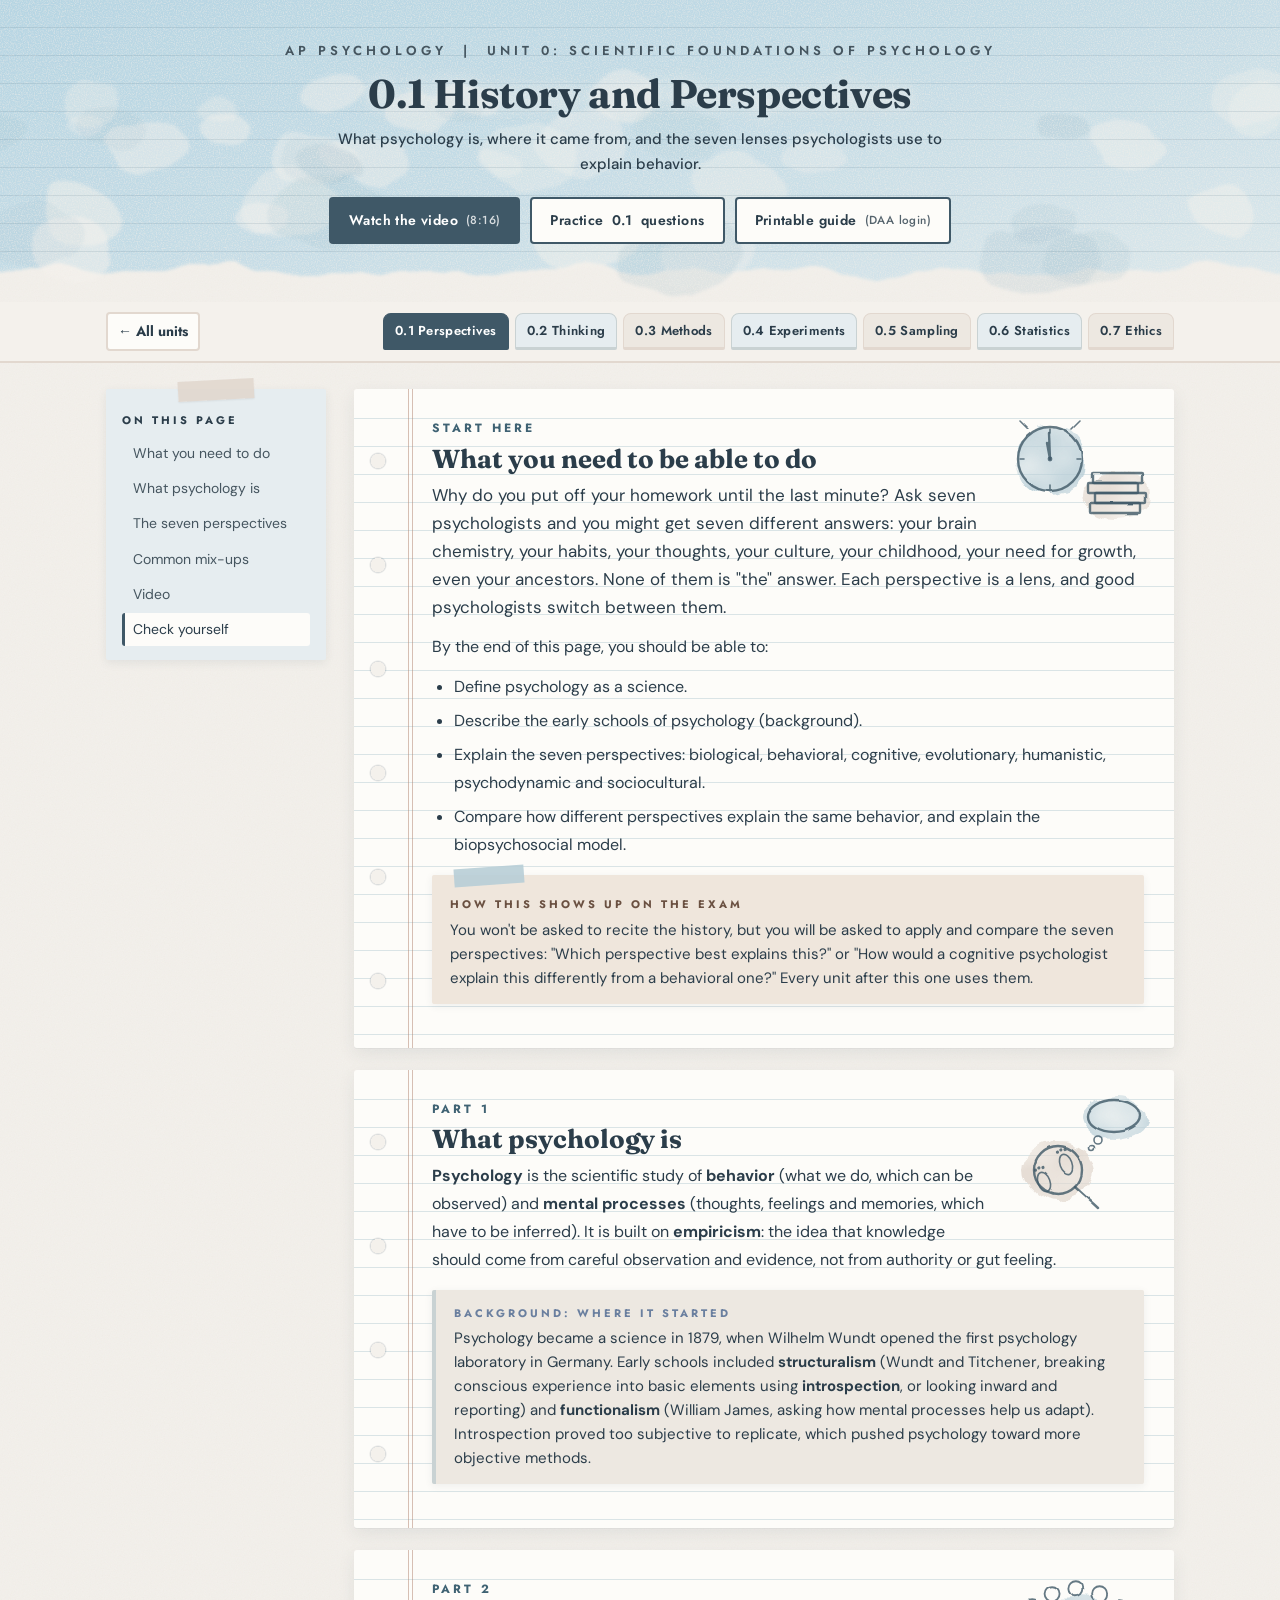
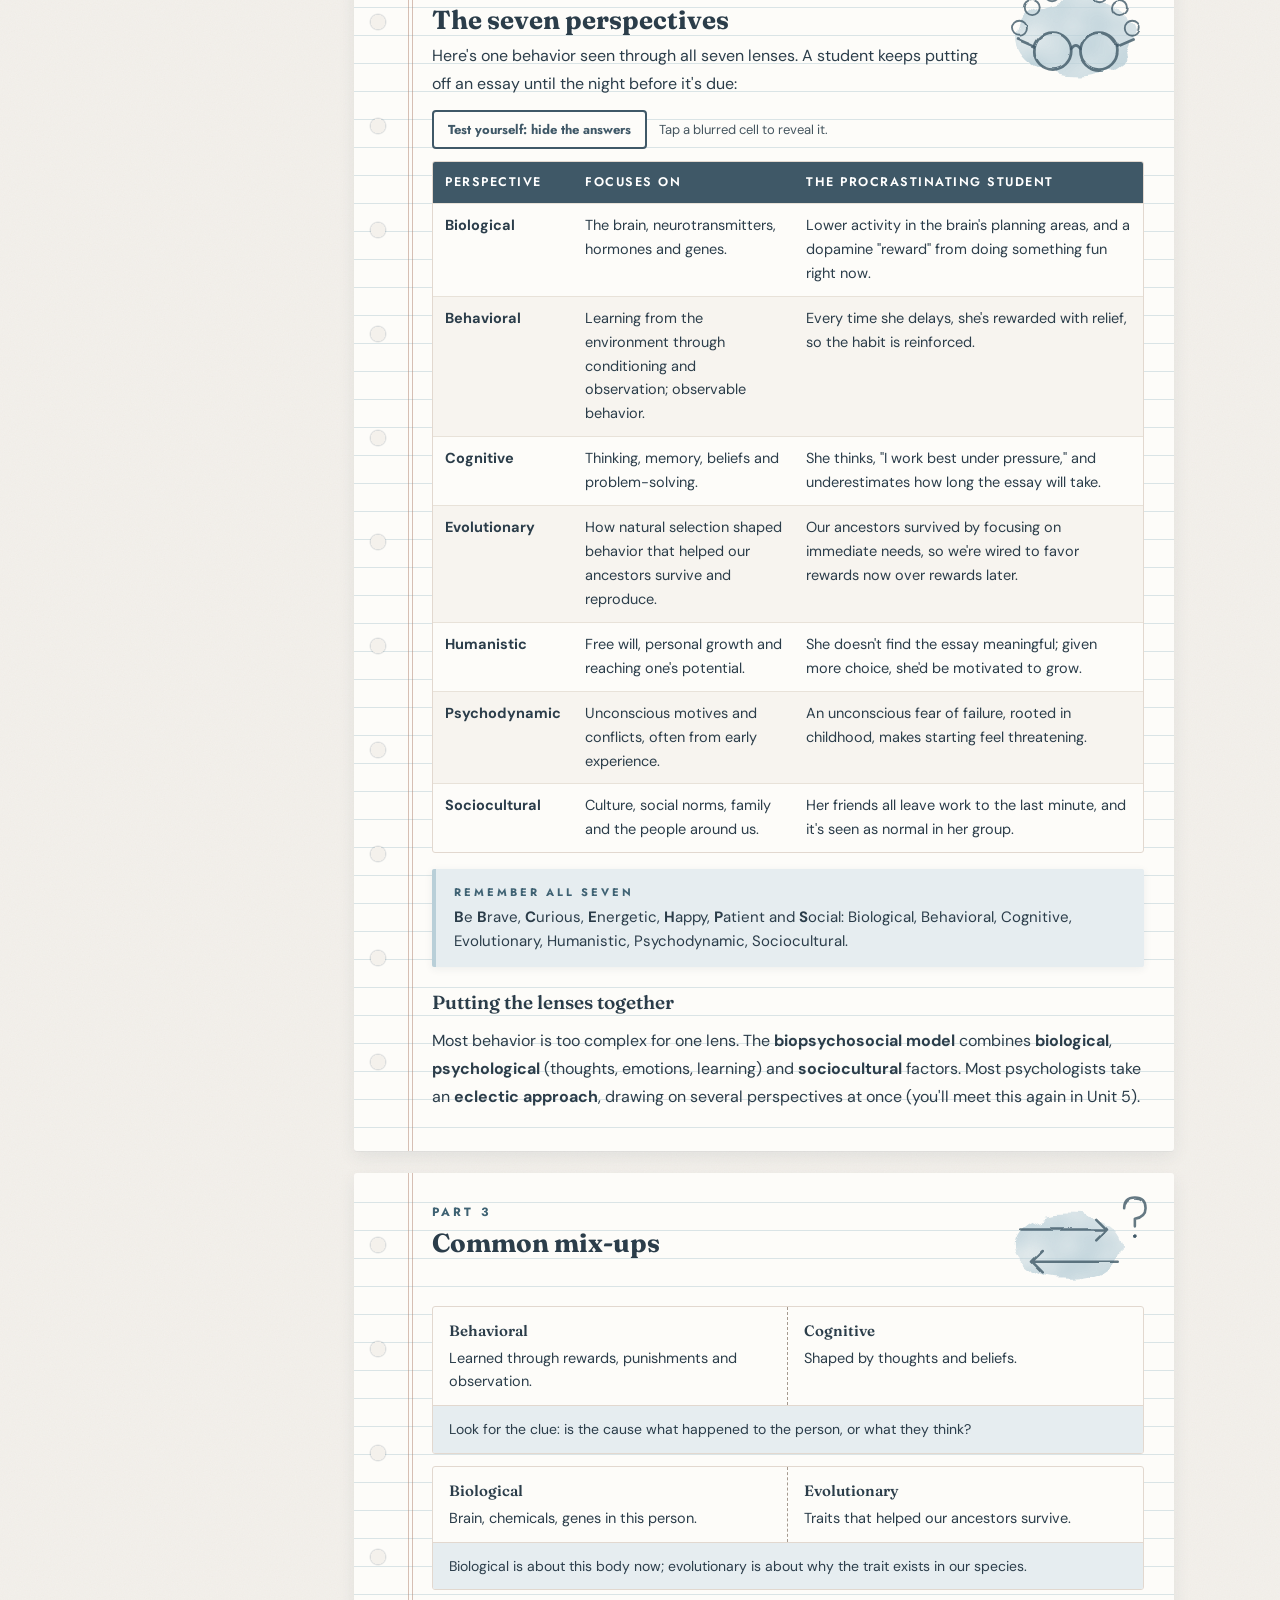
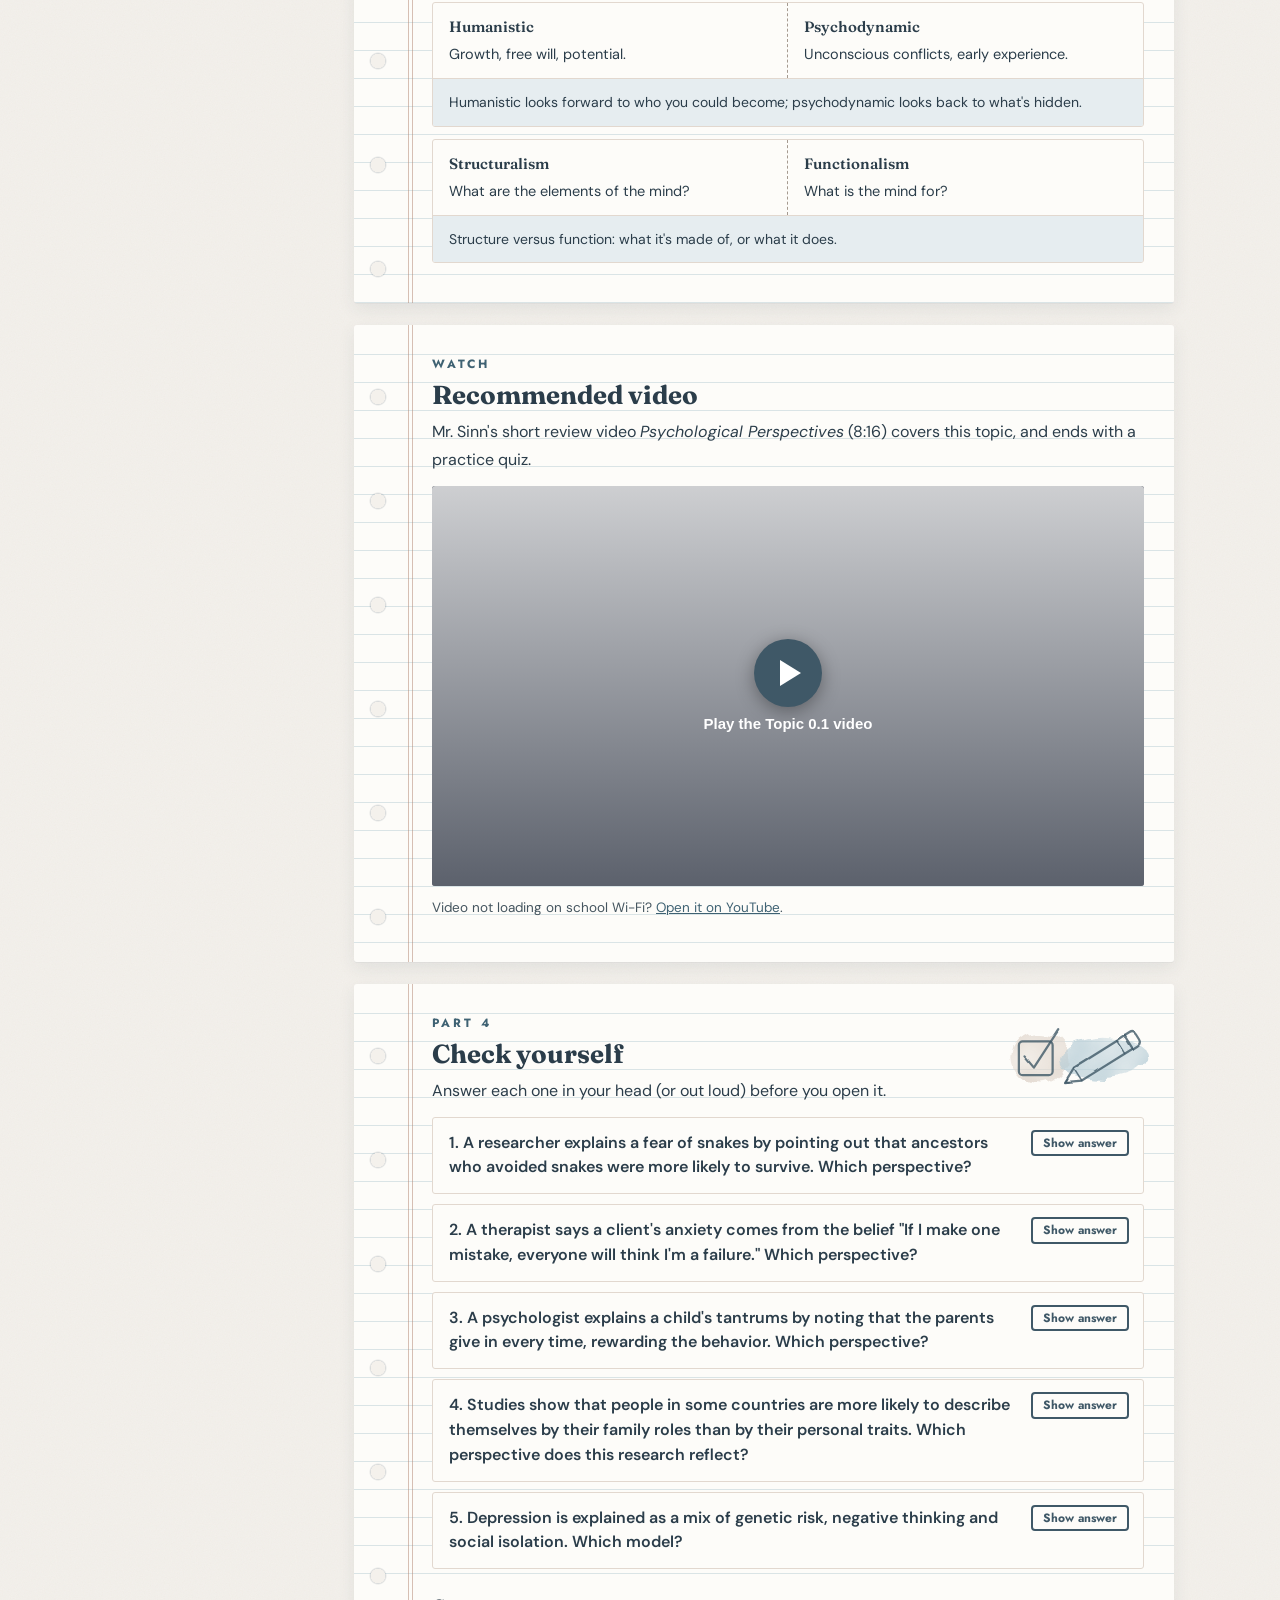
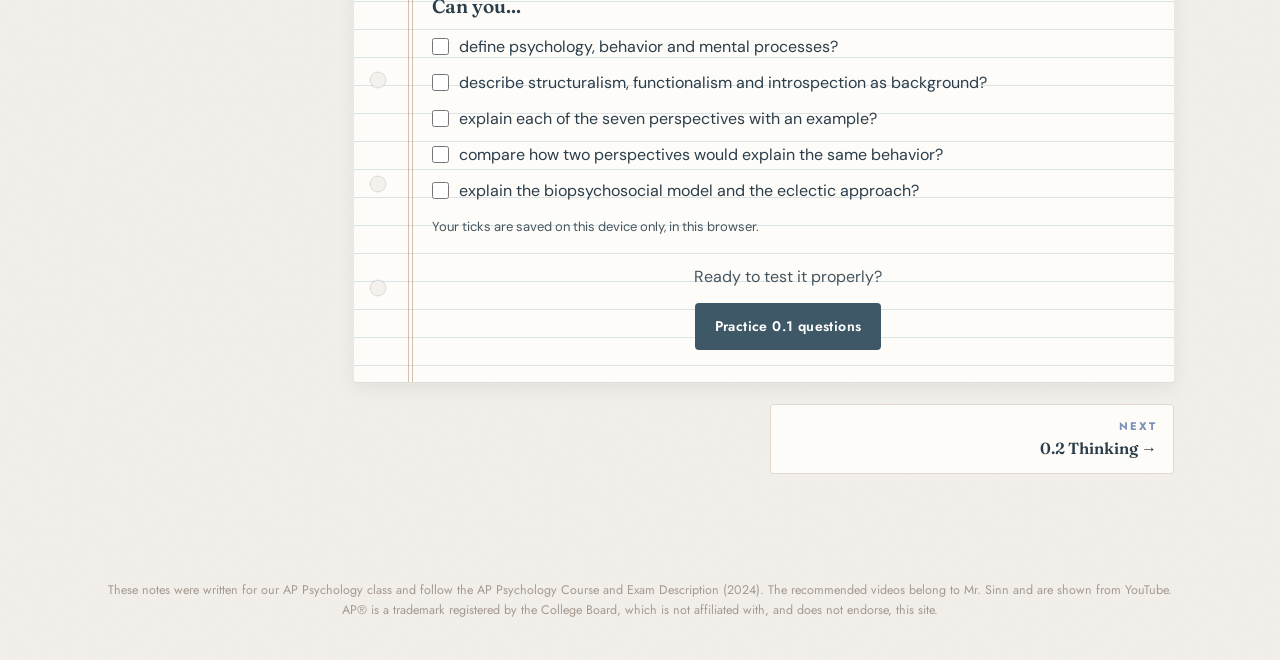
==== commit b166a950: "Unit 0 notes: doodles, and fix for straight lines in doodles - 23 new pencil-and-watercolour doodles" ====
--- a/Unit0_Notes.html
+++ b/Unit0_Notes.html
@@ -339,6 +339,7 @@
   <main>
 <div class="topic" id="t0-1" data-num="0.1" data-title="History and Perspectives" data-short="Perspectives" data-sub="What psychology is, where it came from, and the seven lenses psychologists use to explain behavior." data-vtime="8:16">
     <section class="card" id="t01-goals" data-toc="What you need to do">
+      <div class="doodle" aria-hidden="true"><svg viewBox="0 0 150 120"><ellipse class="spot" cx="48" cy="54" rx="34" ry="34" fill="#b9cfd8" opacity="0.85"/><ellipse class="spot" cx="114" cy="88" rx="34" ry="24" fill="#e2d8cf" opacity="0.85"/><g><circle class="ink" cx="48" cy="52" r="32"/><path class="ink thin" d="M48.0 26.0 L48.0 22.0 M74.0 52.0 L78.0 52.0 M48.0 78.0 L48.0 82.0 M22.0 52.0 L18.0 52.0 "/><path class="ink" d="M48 52 L45 36 M48 52 L47 26"/><circle cx="48" cy="52" r="2.4" fill="currentColor" opacity=".8"/><path class="ink thin" d="M26 22 L18 14 M70 22 L78 14"/><rect class="ink" x="88" y="96" width="50" height="10" rx="1"/><rect class="ink" x="93" y="86" width="50" height="10" rx="1"/><rect class="ink" x="86" y="76" width="50" height="10" rx="1"/><rect class="ink" x="91" y="66" width="50" height="10" rx="1"/></g></svg></div>
       <div class="sec-label">Start here</div>
       <h2>What you need to be able to do</h2>
       <p class="lede">Why do you put off your homework until the last minute? Ask seven psychologists and you might get seven different answers: your brain chemistry, your habits, your thoughts, your culture, your childhood, your need for growth, even your ancestors. None of them is "the" answer. Each perspective is a lens, and good psychologists switch between them.</p>
@@ -355,6 +356,7 @@
       </div>
     </section>
     <section class="card" id="t01-what" data-toc="What psychology is">
+      <div class="doodle" aria-hidden="true"><svg viewBox="0 0 150 125"><ellipse class="spot" cx="56" cy="82" rx="36" ry="30" fill="#e2d8cf" opacity="0.85"/><ellipse class="spot" cx="112" cy="30" rx="32" ry="22" fill="#b9cfd8" opacity="0.85"/><g><g transform="rotate(-20 42 94)"><ellipse class="ink thin" cx="42" cy="94" rx="6" ry="10"/><circle cx="38" cy="80" r="1.6" fill="currentColor" opacity=".8"/><circle cx="42" cy="79" r="1.6" fill="currentColor" opacity=".8"/><circle cx="46" cy="80" r="1.6" fill="currentColor" opacity=".8"/></g><g transform="rotate(-20 64 76)"><ellipse class="ink thin" cx="64" cy="76" rx="6" ry="10"/><circle cx="60" cy="62" r="1.6" fill="currentColor" opacity=".8"/><circle cx="64" cy="61" r="1.6" fill="currentColor" opacity=".8"/><circle cx="68" cy="62" r="1.6" fill="currentColor" opacity=".8"/></g><circle class="ink" cx="56" cy="82" r="24"/><path class="ink" d="M73 99 L96 120"/><ellipse class="ink" cx="112" cy="28" rx="26" ry="16"/><circle class="ink thin" cx="96" cy="52" r="4"/><circle class="ink thin" cx="90" cy="60" r="2.5"/></g></svg></div>
       <div class="sec-label">Part 1</div>
       <h2>What psychology is</h2>
       <p><strong>Psychology</strong> is the scientific study of <strong>behavior</strong> (what we do, which can be observed) and <strong>mental processes</strong> (thoughts, feelings and memories, which have to be inferred). It is built on <strong>empiricism</strong>: the idea that knowledge should come from careful observation and evidence, not from authority or gut feeling.</p>
@@ -364,6 +366,7 @@
       </div>
     </section>
     <section class="card" id="t01-persp" data-toc="The seven perspectives">
+      <div class="doodle" aria-hidden="true"><svg viewBox="0 0 130 100"><ellipse class="spot" cx="64" cy="60" rx="52" ry="34" fill="#b9cfd8" opacity="0.85"/><g><circle class="ink" cx="44" cy="72" r="16"/><circle class="ink" cx="84" cy="72" r="16"/><path class="ink" d="M60 70 Q64 64 68 70"/><path class="ink" d="M28 68 L14 62 M100 68 L114 62"/><circle class="ink thin" cx="15.1" cy="52.2" r="6.5"/><circle class="ink thin" cx="26.2" cy="34.3" r="6.5"/><circle class="ink thin" cx="43.4" cy="22.3" r="6.5"/><circle class="ink thin" cx="64.0" cy="18.0" r="6.5"/><circle class="ink thin" cx="84.6" cy="22.3" r="6.5"/><circle class="ink thin" cx="101.8" cy="34.3" r="6.5"/><circle class="ink thin" cx="112.9" cy="52.2" r="6.5"/></g></svg></div>
       <div class="sec-label">Part 2</div>
       <h2>The seven perspectives</h2>
       <p>Here's one behavior seen through all seven lenses. A student keeps putting off an essay until the night before it's due:</p>
@@ -393,6 +396,7 @@
       <p>Most behavior is too complex for one lens. The <strong>biopsychosocial model</strong> combines <strong>biological</strong>, <strong>psychological</strong> (thoughts, emotions, learning) and <strong>sociocultural</strong> factors. Most psychologists take an <strong>eclectic approach</strong>, drawing on several perspectives at once (you'll meet this again in Unit 5).</p>
     </section>
     <section class="card" id="t01-mixups" data-toc="Common mix-ups">
+      <div class="doodle" aria-hidden="true"><svg viewBox="0 0 140 100"><ellipse class="spot" cx="62" cy="52" rx="50" ry="30" fill="#b9cfd8" opacity="0.85"/><g><path class="ink" d="M18 36 H98 M88 26 L98 36 L88 46"/><path class="ink" d="M108 66 H28 M38 56 L28 66 L38 76"/><path class="ink" d="M114 16 q0 -10 10 -10 q10 0 10 10 q0 8 -10 10 v7"/><circle cx="124" cy="43" r="1.8" fill="currentColor"/></g></svg></div>
       <div class="sec-label">Part 3</div>
       <h2>Common mix-ups</h2>
       <div class="pair">
@@ -428,6 +432,7 @@
       <p class="video-note">Video not loading on school Wi-Fi? <a href="https://www.youtube.com/watch?v=fbfhRKENScw" target="_blank" rel="noopener">Open it on YouTube</a>.</p>
     </section>
     <section class="card" id="t01-check" data-toc="Check yourself">
+      <div class="doodle" aria-hidden="true"><svg viewBox="0 0 160 110"><ellipse class="spot" cx="40" cy="60" rx="30" ry="28" fill="#e2d8cf" opacity="0.85"/><ellipse class="spot" cx="108" cy="60" rx="46" ry="22" fill="#b9cfd8" opacity="0.8"/><g><rect class="ink" x="18" y="42" width="36" height="36" rx="4"/><path class="ink" d="M24 58 L34 70 L60 30"/><g transform="rotate(-32 108 60)"><path class="ink" d="M76 52 H140 V68 H76 L60 60 Z"/><path class="ink thin" d="M64 58 L60 60 L64 62 M76 52 V68 M130 52 V68"/><path class="ink" d="M140 52 H146 Q151 52 151 57 V63 Q151 68 146 68 H140"/></g></g></svg></div>
       <div class="sec-label">Part 4</div>
       <h2>Check yourself</h2>
       <p>Answer each one in your head (or out loud) before you open it.</p>
@@ -462,6 +467,7 @@
 </div>
 <div class="topic" id="t0-2" data-num="0.2" data-title="Scientific Method and Critical Thinking" data-short="Thinking" data-sub="How psychology tests ideas, and the thinking traps that science is designed to catch." data-vtime="9:02">
     <section class="card" id="t02-goals" data-toc="What you need to do">
+      <div class="doodle" aria-hidden="true"><svg viewBox="0 0 150 120"><ellipse class="spot" cx="76" cy="56" rx="52" ry="34" fill="#e2d8cf" opacity="0.85"/><g><path class="ink" d="M34 22 H118 Q128 22 128 32 V72 Q128 82 118 82 H64 L46 100 L50 82 H34 Q24 82 24 72 V32 Q24 22 34 22 Z"/><path class="ink" d="M76 34 V60"/><circle cx="76" cy="70" r="3" fill="currentColor" opacity=".8"/></g></svg></div>
       <div class="sec-label">Start here</div>
       <h2>What you need to be able to do</h2>
       <p class="lede">"I knew it all along." "It's obvious." "Everyone knows that." Our intuition is often wrong, and our brains are very good at convincing us that it isn't. The scientific method is psychology's way of checking ideas against evidence instead of against our hunches.</p>
@@ -479,6 +485,7 @@
       </div>
     </section>
     <section class="card" id="t02-method" data-toc="Scientific method">
+      <div class="doodle" aria-hidden="true"><svg viewBox="0 0 140 120"><ellipse class="spot" cx="70" cy="66" rx="40" ry="32" fill="#b9cfd8" opacity="0.85"/><g><path class="ink" d="M64 40 V56 L52 84 Q50 92 58 92 H82 Q90 92 88 84 L76 56 V40 M60 40 H80"/><path class="ink thin" d="M55 78 H85"/><circle class="ink thin" cx="66" cy="70" r="2"/><circle class="ink thin" cx="74" cy="64" r="1.6"/><path class="ink" d="M28 52 A44 44 0 0 1 112 48 M105 40 L112 49 L119 41"/><path class="ink" d="M112 82 A44 44 0 0 1 28 86 M35 94 L28 85 L21 93"/></g></svg></div>
       <div class="sec-label">Part 1</div>
       <h2>The scientific method</h2>
       <div class="ex-visual" style="border:2px solid var(--line);border-radius:12px;padding:16px 18px;">
@@ -497,6 +504,7 @@
       </div>
     </section>
     <section class="card" id="t02-bias" data-toc="Thinking traps">
+      <div class="doodle" aria-hidden="true"><svg viewBox="0 0 150 120"><ellipse class="spot" cx="60" cy="76" rx="38" ry="32" fill="#e2d8cf" opacity="0.85"/><ellipse class="spot" cx="66" cy="22" rx="40" ry="14" fill="#b9cfd8" opacity="0.7"/><g><path class="ink" d="M30 44 V80 A30 30 0 0 0 90 80 V44 H74 V80 A14 14 0 0 1 46 80 V44 Z"/><path class="ink thin" d="M30 54 H46 M74 54 H90"/><path class="ink" d="M40 20 L45 25 L53 14"/><path class="ink" d="M60 12 L65 17 L73 6"/><path class="ink" d="M82 22 L87 27 L95 16"/><path class="ink thin dash" d="M60 30 V38 M76 30 V38"/><path class="ink thin" d="M119 57 L129 67 M129 57 L119 67"/><path class="ink thin" d="M129 81 L139 91 M139 81 L129 91"/></g></svg></div>
       <div class="sec-label">Part 2</div>
       <h2>Thinking traps and culture</h2>
       <p>Science matters because our everyday thinking has built-in biases:</p>
@@ -519,6 +527,7 @@
       <p>Psychological ideas can also be <strong>applied in inappropriate or discriminatory ways</strong>: using test scores to label whole groups as less able, or calling a classmate "so OCD" for liking things neat, which trivializes a real disorder. Part of thinking like a psychologist is noticing when an idea is being stretched beyond its evidence.</p>
     </section>
     <section class="card" id="t02-mixups" data-toc="Common mix-ups">
+      <div class="doodle" aria-hidden="true"><svg viewBox="0 0 140 100"><ellipse class="spot" cx="62" cy="52" rx="50" ry="30" fill="#b9cfd8" opacity="0.85"/><g><path class="ink" d="M18 36 H98 M88 26 L98 36 L88 46"/><path class="ink" d="M108 66 H28 M38 56 L28 66 L38 76"/><path class="ink" d="M114 16 q0 -10 10 -10 q10 0 10 10 q0 8 -10 10 v7"/><circle cx="124" cy="43" r="1.8" fill="currentColor"/></g></svg></div>
       <div class="sec-label">Part 3</div>
       <h2>Common mix-ups</h2>
       <div class="pair">
@@ -554,6 +563,7 @@
       <p class="video-note">Video not loading on school Wi-Fi? <a href="https://www.youtube.com/watch?v=sUAGsWEA8TQ" target="_blank" rel="noopener">Open it on YouTube</a>.</p>
     </section>
     <section class="card" id="t02-check" data-toc="Check yourself">
+      <div class="doodle" aria-hidden="true"><svg viewBox="0 0 160 110"><ellipse class="spot" cx="40" cy="60" rx="30" ry="28" fill="#e2d8cf" opacity="0.85"/><ellipse class="spot" cx="108" cy="60" rx="46" ry="22" fill="#b9cfd8" opacity="0.8"/><g><rect class="ink" x="18" y="42" width="36" height="36" rx="4"/><path class="ink" d="M24 58 L34 70 L60 30"/><g transform="rotate(-32 108 60)"><path class="ink" d="M76 52 H140 V68 H76 L60 60 Z"/><path class="ink thin" d="M64 58 L60 60 L64 62 M76 52 V68 M130 52 V68"/><path class="ink" d="M140 52 H146 Q151 52 151 57 V63 Q151 68 146 68 H140"/></g></g></svg></div>
       <div class="sec-label">Part 4</div>
       <h2>Check yourself</h2>
       <p>Answer each one in your head (or out loud) before you open it.</p>
@@ -589,6 +599,7 @@
 </div>
 <div class="topic" id="t0-3" data-num="0.3" data-title="Research Methods" data-short="Methods" data-sub="Case studies, correlations, observations, surveys and meta-analyses: what each one can and can't tell us." data-vtime="3:01">
     <section class="card" id="t03-goals" data-toc="What you need to do">
+      <div class="doodle" aria-hidden="true"><svg viewBox="0 0 150 120"><ellipse class="spot" cx="76" cy="84" rx="62" ry="24" fill="#b9cfd8" opacity="0.85"/><g><path class="ink" d="M66 104 L76 84 L86 104 Z"/><path class="ink" d="M14 70 L138 96"/><path class="ink thin" d="M50 104 H104"/><rect class="ink" x="17" y="48" width="24" height="18" rx="2" transform="rotate(12 29 57)"/><circle class="ink" cx="124" cy="84" r="9"/></g></svg></div>
       <div class="sec-label">Start here</div>
       <h2>What you need to be able to do</h2>
       <p class="lede">Every method in psychology is a trade-off. Some describe behavior in rich detail; some reveal relationships across thousands of people; only one can show cause and effect. The skill here is knowing what each method can, and can't, tell you.</p>
@@ -605,6 +616,7 @@
       </div>
     </section>
     <section class="card" id="t03-methods" data-toc="Methods">
+      <div class="doodle" aria-hidden="true"><svg viewBox="0 0 150 120"><ellipse class="spot" cx="44" cy="74" rx="34" ry="32" fill="#e2d8cf" opacity="0.85"/><ellipse class="spot" cx="116" cy="76" rx="28" ry="28" fill="#b9cfd8" opacity="0.85"/><g><rect class="ink" x="19" y="46" width="20" height="30" rx="4"/><rect class="ink" x="51" y="46" width="20" height="30" rx="4"/><circle class="ink" cx="29" cy="88" r="13"/><circle class="ink" cx="61" cy="88" r="13"/><path class="ink" d="M39 60 H51"/><path class="ink" d="M108 30 V54 L92 92 Q90 100 98 100 H130 Q138 100 136 92 L120 54 V30 M104 30 H124"/><path class="ink thin" d="M96 84 H132"/><circle class="ink thin" cx="112" cy="74" r="2.5"/><circle class="ink thin" cx="119" cy="66" r="2"/></g></svg></div>
       <div class="sec-label">Part 1</div>
       <h2>Experimental and non-experimental methods</h2>
       <p>An <strong>experiment</strong> manipulates an <strong>independent variable</strong> and uses <strong>random assignment</strong> to groups (Topic 0.4). Everything else is <strong>non-experimental</strong>: it can describe and find relationships, but it can't prove cause.</p>
@@ -630,6 +642,7 @@
       </div>
     </section>
     <section class="card" id="t03-correlation" data-toc="Correlation and causation">
+      <div class="doodle" aria-hidden="true"><svg viewBox="0 0 150 120"><ellipse class="spot" cx="30" cy="60" rx="22" ry="32" fill="#b9cfd8" opacity="0.85"/><ellipse class="spot" cx="120" cy="60" rx="26" ry="34" fill="#e2d8cf" opacity="0.85"/><g><rect class="ink" x="16" y="34" width="28" height="52" rx="5"/><rect class="ink thin" x="20" y="40" width="20" height="36" rx="1"/><circle cx="30" cy="81" r="1.8" fill="currentColor" opacity=".8"/><rect class="ink" x="100" y="30" width="40" height="58" rx="3"/><path class="ink thin" d="M108 42 H132 M108 50 H128 M108 76 H132"/><text x="120" y="70" font-family="Jost,sans-serif" font-weight="600" font-size="16" fill="currentColor" text-anchor="middle" opacity=".8">C</text><path class="ink dash" d="M52 60 H92"/><path class="ink" d="M86 54 L94 60 L86 66"/><path class="ink thin" d="M66 30 q0 -8 8 -8 q8 0 8 8 q0 6 -8 8 v5"/><circle cx="74" cy="48" r="1.8" fill="currentColor" opacity=".8"/></g></svg></div>
       <div class="sec-label">Part 2</div>
       <h2>Correlation is not causation</h2>
       <p>Studies often find that students who use their phones more at night get lower grades. Does phone use <em>cause</em> lower grades? A correlation alone can't tell us, for two reasons:</p>
@@ -644,6 +657,7 @@
       <p>An <strong>illusory correlation</strong> is believing two things are related when they aren't, often because a few memorable cases stand out: "Every time I wear these socks, we win."</p>
     </section>
     <section class="card" id="t03-measures" data-toc="Measures and surveys">
+      <div class="doodle" aria-hidden="true"><svg viewBox="0 0 150 120"><ellipse class="spot" cx="52" cy="62" rx="36" ry="44" fill="#e2d8cf" opacity="0.85"/><ellipse class="spot" cx="116" cy="62" rx="26" ry="36" fill="#b9cfd8" opacity="0.85"/><g><rect class="ink" x="18" y="16" width="66" height="92" rx="3"/><rect class="ink thin" x="26" y="32" width="8" height="8" rx="1"/><path class="ink thin" d="M40 36 H74"/><rect class="ink thin" x="26" y="52" width="8" height="8" rx="1"/><path class="ink thin" d="M40 56 H74"/><rect class="ink thin" x="26" y="72" width="8" height="8" rx="1"/><path class="ink thin" d="M40 76 H74"/><path class="ink" d="M24 36 L29 41 L37 30"/><path class="ink" d="M24 76 L29 81 L37 70"/><rect class="ink" x="106" y="28" width="20" height="36" rx="10"/><path class="ink thin" d="M110 40 H122 M110 48 H122"/><path class="ink" d="M100 54 Q100 76 116 76 Q132 76 132 54 M116 76 V96 M104 96 H128"/></g></svg></div>
       <div class="sec-label">Part 3</div>
       <h2>Measures and surveys</h2>
       <div class="grid3 grid2">
@@ -658,6 +672,7 @@
       </div>
     </section>
     <section class="card" id="t03-mixups" data-toc="Common mix-ups">
+      <div class="doodle" aria-hidden="true"><svg viewBox="0 0 140 100"><ellipse class="spot" cx="62" cy="52" rx="50" ry="30" fill="#b9cfd8" opacity="0.85"/><g><path class="ink" d="M18 36 H98 M88 26 L98 36 L88 46"/><path class="ink" d="M108 66 H28 M38 56 L28 66 L38 76"/><path class="ink" d="M114 16 q0 -10 10 -10 q10 0 10 10 q0 8 -10 10 v7"/><circle cx="124" cy="43" r="1.8" fill="currentColor"/></g></svg></div>
       <div class="sec-label">Part 4</div>
       <h2>Common mix-ups</h2>
       <div class="pair">
@@ -693,6 +708,7 @@
       <p class="video-note">Video not loading on school Wi-Fi? <a href="https://www.youtube.com/watch?v=GjthAOIJuJg&amp;t=26s" target="_blank" rel="noopener">Open it on YouTube (starts at 0:26)</a>.</p>
     </section>
     <section class="card" id="t03-check" data-toc="Check yourself">
+      <div class="doodle" aria-hidden="true"><svg viewBox="0 0 160 110"><ellipse class="spot" cx="40" cy="60" rx="30" ry="28" fill="#e2d8cf" opacity="0.85"/><ellipse class="spot" cx="108" cy="60" rx="46" ry="22" fill="#b9cfd8" opacity="0.8"/><g><rect class="ink" x="18" y="42" width="36" height="36" rx="4"/><path class="ink" d="M24 58 L34 70 L60 30"/><g transform="rotate(-32 108 60)"><path class="ink" d="M76 52 H140 V68 H76 L60 60 Z"/><path class="ink thin" d="M64 58 L60 60 L64 62 M76 52 V68 M130 52 V68"/><path class="ink" d="M140 52 H146 Q151 52 151 57 V63 Q151 68 146 68 H140"/></g></g></svg></div>
       <div class="sec-label">Part 5</div>
       <h2>Check yourself</h2>
       <p>Answer each one in your head (or out loud) before you open it.</p>
@@ -727,6 +743,7 @@
 </div>
 <div class="topic" id="t0-4" data-num="0.4" data-title="Experimental Design" data-short="Experiments" data-sub="How a well-designed experiment lets us say one thing causes another." data-vtime="5:26">
     <section class="card" id="t04-goals" data-toc="What you need to do">
+      <div class="doodle" aria-hidden="true"><svg viewBox="0 0 140 120"><ellipse class="spot" cx="68" cy="80" rx="44" ry="30" fill="#e2d8cf" opacity="0.85"/><g><path class="ink" d="M36 50 H96 V84 Q96 104 76 104 H56 Q36 104 36 84 Z"/><path class="ink" d="M96 58 Q114 58 114 72 Q114 86 96 86"/><path class="ink" d="M24 110 H108"/><path class="ink thin" d="M54 40 q-6 -8 0 -16 t0 -16 M68 40 q-6 -8 0 -16 t0 -16 M82 40 q-6 -8 0 -16 t0 -16"/></g></svg></div>
       <div class="sec-label">Start here</div>
       <h2>What you need to be able to do</h2>
       <p class="lede">Does caffeine really help you remember more? To answer a cause-and-effect question, you need an experiment, and a good one has to rule out every other explanation. This topic is the toolkit for doing exactly that.</p>
@@ -743,6 +760,7 @@
       </div>
     </section>
     <section class="card" id="t04-variables" data-toc="Variables and groups">
+      <div class="doodle" aria-hidden="true"><svg viewBox="0 0 150 120"><ellipse class="spot" cx="38" cy="80" rx="30" ry="30" fill="#b9cfd8" opacity="0.85"/><ellipse class="spot" cx="110" cy="90" rx="28" ry="22" fill="#e2d8cf" opacity="0.85"/><g><path class="ink" d="M16 80 H58 L52 108 H22 Z"/><path class="ink" d="M37 80 V58"/><path class="ink" d="M37 68 C28 66 24 58 26 52 C34 52 38 60 37 68 Z"/><path class="ink" d="M37 63 C46 61 50 53 48 47 C40 47 36 55 37 63 Z"/><rect class="ink" x="56" y="12" width="30" height="22" rx="4"/><path class="ink" d="M56 24 L40 36 M86 18 Q96 18 94 28"/><path class="ink thin" d="M38 44 v4 M32 50 v4 M42 52 v4"/><path class="ink" d="M88 80 H130 L124 108 H94 Z"/><path class="ink" d="M109 80 C109 70 112 66 118 68"/><path class="ink thin" d="M118 68 C124 70 126 76 122 80 C118 78 116 72 118 68 Z"/></g></svg></div>
       <div class="sec-label">Part 1</div>
       <h2>Variables and groups</h2>
       <div class="ex-visual" style="border:2px solid var(--line);border-radius:12px;padding:16px 18px;">
@@ -771,6 +789,7 @@
       </div>
     </section>
     <section class="card" id="t04-control" data-toc="Placebos and blinding">
+      <div class="doodle" aria-hidden="true"><svg viewBox="0 0 150 120"><ellipse class="spot" cx="44" cy="66" rx="30" ry="40" fill="#e2d8cf" opacity="0.85"/><ellipse class="spot" cx="110" cy="56" rx="34" ry="22" fill="#b9cfd8" opacity="0.85"/><g><rect class="ink" x="26" y="24" width="36" height="14" rx="2"/><rect class="ink" x="30" y="38" width="28" height="62" rx="4"/><rect class="ink thin" x="35" y="56" width="18" height="24" rx="1"/><path class="ink thin" d="M40 64 H48 M40 70 H46"/><rect class="ink" x="84" y="44" width="52" height="22" rx="11"/><path class="ink" d="M84 55 L72 48 M84 55 L72 62 M136 55 L146 48"/><path class="ink thin" d="M94 54 q6 5 12 0 M114 54 q6 5 12 0"/></g></svg></div>
       <div class="sec-label">Part 2</div>
       <h2>Placebos and blind procedures</h2>
       <div class="grid3 grid2">
@@ -794,6 +813,7 @@
       <p>A <strong>quasi-experiment</strong> compares groups that weren't randomly assigned, such as students in two existing classes. It looks like an experiment, but without random assignment it can't firmly show cause and effect.</p>
     </section>
     <section class="card" id="t04-mixups" data-toc="Common mix-ups">
+      <div class="doodle" aria-hidden="true"><svg viewBox="0 0 140 100"><ellipse class="spot" cx="62" cy="52" rx="50" ry="30" fill="#b9cfd8" opacity="0.85"/><g><path class="ink" d="M18 36 H98 M88 26 L98 36 L88 46"/><path class="ink" d="M108 66 H28 M38 56 L28 66 L38 76"/><path class="ink" d="M114 16 q0 -10 10 -10 q10 0 10 10 q0 8 -10 10 v7"/><circle cx="124" cy="43" r="1.8" fill="currentColor"/></g></svg></div>
       <div class="sec-label">Part 3</div>
       <h2>Common mix-ups</h2>
       <div class="pair">
@@ -829,6 +849,7 @@
       <p class="video-note">Video not loading on school Wi-Fi? <a href="https://www.youtube.com/watch?v=GjthAOIJuJg&amp;t=547s" target="_blank" rel="noopener">Open it on YouTube (starts at 9:07)</a>.</p>
     </section>
     <section class="card" id="t04-check" data-toc="Check yourself">
+      <div class="doodle" aria-hidden="true"><svg viewBox="0 0 160 110"><ellipse class="spot" cx="40" cy="60" rx="30" ry="28" fill="#e2d8cf" opacity="0.85"/><ellipse class="spot" cx="108" cy="60" rx="46" ry="22" fill="#b9cfd8" opacity="0.8"/><g><rect class="ink" x="18" y="42" width="36" height="36" rx="4"/><path class="ink" d="M24 58 L34 70 L60 30"/><g transform="rotate(-32 108 60)"><path class="ink" d="M76 52 H140 V68 H76 L60 60 Z"/><path class="ink thin" d="M64 58 L60 60 L64 62 M76 52 V68 M130 52 V68"/><path class="ink" d="M140 52 H146 Q151 52 151 57 V63 Q151 68 146 68 H140"/></g></g></svg></div>
       <div class="sec-label">Part 4</div>
       <h2>Check yourself</h2>
       <p>Answer each one in your head (or out loud) before you open it.</p>
@@ -863,6 +884,7 @@
 </div>
 <div class="topic" id="t0-5" data-num="0.5" data-title="Sampling" data-short="Sampling" data-sub="Who takes part in a study, and how far the results can be stretched." data-vtime="2:07">
     <section class="card" id="t05-goals" data-toc="What you need to do">
+      <div class="doodle" aria-hidden="true"><svg viewBox="0 0 155 120"><ellipse class="spot" cx="60" cy="80" rx="36" ry="36" fill="#b9cfd8" opacity="0.85"/><ellipse class="spot" cx="120" cy="68" rx="24" ry="16" fill="#e2d8cf" opacity="0.85"/><g><path class="ink" d="M30 34 H90 M34 40 H86 V104 Q86 112 78 112 H42 Q34 112 34 104 Z"/><circle class="ink thin" cx="44" cy="102" r="6"/><circle class="ink thin" cx="58" cy="104" r="6"/><circle class="ink thin" cx="72" cy="102" r="6"/><circle class="ink thin" cx="51" cy="92" r="6"/><circle class="ink thin" cx="65" cy="92" r="6"/><circle class="ink thin" cx="78" cy="94" r="6"/><circle class="ink thin" cx="44" cy="82" r="6"/><circle class="ink thin" cx="58" cy="80" r="6"/><circle class="ink thin" cx="72" cy="82" r="6"/><circle class="ink thin" cx="52" cy="70" r="6"/><circle class="ink thin" cx="66" cy="68" r="6"/><circle class="ink thin" cx="78" cy="74" r="6"/><path class="ink" d="M100 60 H136 Q136 78 118 78 Q100 78 100 60 Z"/><path class="ink" d="M136 62 L150 48"/><circle class="ink thin" cx="112" cy="68" r="5"/><circle class="ink thin" cx="124" cy="68" r="5"/></g></svg></div>
       <div class="sec-label">Start here</div>
       <h2>What you need to be able to do</h2>
       <p class="lede">Imagine you want to know how much sleep teenagers in the UAE get, so you survey the 25 students in your IB Psychology class. Can you say anything about teenagers in the UAE? Sampling is about who takes part in a study, and how far the results can fairly be stretched.</p>
@@ -879,6 +901,7 @@
       </div>
     </section>
     <section class="card" id="t05-samples" data-toc="Populations and samples">
+      <div class="doodle" aria-hidden="true"><svg viewBox="0 0 150 120"><ellipse class="spot" cx="72" cy="66" rx="46" ry="42" fill="#e2d8cf" opacity="0.85"/><g><path class="ink" d="M70 66 L110 66 A40 40 0 1 1 90 31.4 Z"/><path class="ink" d="M82 56 L122 56 A40 40 0 0 0 102 21.4 Z"/></g></svg></div>
       <div class="sec-label">Part 1</div>
       <h2>Populations and samples</h2>
       <div class="grid3 grid2">
@@ -902,6 +925,7 @@
       <p>A <strong>representative sample</strong> closely matches the population on important characteristics (age, background, school type). When it doesn't, the study has <strong>sampling bias</strong>, which limits <strong>generalizability</strong>: how far the results can be applied to the wider population. <strong>Volunteer bias</strong> is one source: people who choose to take part may differ from those who don't.</p>
     </section>
     <section class="card" id="t05-represent" data-toc="Representation">
+      <div class="doodle" aria-hidden="true"><svg viewBox="0 0 135 125"><ellipse class="spot" cx="66" cy="64" rx="44" ry="44" fill="#b9cfd8" opacity="0.85"/><g><circle class="ink" cx="66" cy="64" r="40"/><ellipse class="ink thin" cx="66" cy="64" rx="16" ry="40"/><path class="ink thin" d="M26 64 H106 M32 44 Q66 52 100 44 M32 84 Q66 76 100 84"/><path class="ink" d="M66 104 V114 M48 114 H84"/><circle cx="52" cy="36" r="3.6" fill="currentColor" opacity=".8"/><path class="ink thin" d="M52 39 V48"/><circle cx="84" cy="52" r="3.6" fill="currentColor" opacity=".8"/><path class="ink thin" d="M84 55 V64"/><circle cx="58" cy="76" r="3.6" fill="currentColor" opacity=".8"/><path class="ink thin" d="M58 79 V88"/><circle cx="94" cy="30" r="3.6" fill="currentColor" opacity=".8"/><path class="ink thin" d="M94 33 V42"/></g></svg></div>
       <div class="sec-label">Part 2</div>
       <h2>Why representation matters</h2>
       <p>For much of psychology's history, many studies were run on university students from a narrow range of countries. Their findings were then treated as if they described all people. When participants are <strong>appropriately represented</strong> (different ages, cultures, backgrounds and abilities), results are more accurate and fair, and we find out where findings <strong>don't</strong> apply.</p>
@@ -911,6 +935,7 @@
       </div>
     </section>
     <section class="card" id="t05-mixups" data-toc="Common mix-ups">
+      <div class="doodle" aria-hidden="true"><svg viewBox="0 0 140 100"><ellipse class="spot" cx="62" cy="52" rx="50" ry="30" fill="#b9cfd8" opacity="0.85"/><g><path class="ink" d="M18 36 H98 M88 26 L98 36 L88 46"/><path class="ink" d="M108 66 H28 M38 56 L28 66 L38 76"/><path class="ink" d="M114 16 q0 -10 10 -10 q10 0 10 10 q0 8 -10 10 v7"/><circle cx="124" cy="43" r="1.8" fill="currentColor"/></g></svg></div>
       <div class="sec-label">Part 3</div>
       <h2>Common mix-ups</h2>
       <div class="pair">
@@ -941,6 +966,7 @@
       <p class="video-note">Video not loading on school Wi-Fi? <a href="https://www.youtube.com/watch?v=GjthAOIJuJg&amp;t=420s" target="_blank" rel="noopener">Open it on YouTube (starts at 7:00)</a>.</p>
     </section>
     <section class="card" id="t05-check" data-toc="Check yourself">
+      <div class="doodle" aria-hidden="true"><svg viewBox="0 0 160 110"><ellipse class="spot" cx="40" cy="60" rx="30" ry="28" fill="#e2d8cf" opacity="0.85"/><ellipse class="spot" cx="108" cy="60" rx="46" ry="22" fill="#b9cfd8" opacity="0.8"/><g><rect class="ink" x="18" y="42" width="36" height="36" rx="4"/><path class="ink" d="M24 58 L34 70 L60 30"/><g transform="rotate(-32 108 60)"><path class="ink" d="M76 52 H140 V68 H76 L60 60 Z"/><path class="ink thin" d="M64 58 L60 60 L64 62 M76 52 V68 M130 52 V68"/><path class="ink" d="M140 52 H146 Q151 52 151 57 V63 Q151 68 146 68 H140"/></g></g></svg></div>
       <div class="sec-label">Part 4</div>
       <h2>Check yourself</h2>
       <p>Answer each one in your head (or out loud) before you open it.</p>
@@ -972,6 +998,7 @@
 </div>
 <div class="topic" id="t0-6" data-num="0.6" data-title="Statistics" data-short="Statistics" data-sub="Describing data, reading graphs and judging whether a result matters." data-vtime="14:10">
     <section class="card" id="t06-goals" data-toc="What you need to do">
+      <div class="doodle" aria-hidden="true"><svg viewBox="0 0 150 120"><ellipse class="spot" cx="30" cy="66" rx="24" ry="42" fill="#e2d8cf" opacity="0.85"/><ellipse class="spot" cx="116" cy="76" rx="32" ry="30" fill="#b9cfd8" opacity="0.85"/><g><text x="20" y="32" font-family="Jost,sans-serif" font-weight="600" font-size="15" fill="currentColor" text-anchor="middle" opacity=".8">7</text><text x="42" y="52" font-family="Jost,sans-serif" font-weight="600" font-size="15" fill="currentColor" text-anchor="middle" opacity=".8">3</text><text x="18" y="72" font-family="Jost,sans-serif" font-weight="600" font-size="15" fill="currentColor" text-anchor="middle" opacity=".8">9</text><text x="42" y="90" font-family="Jost,sans-serif" font-weight="600" font-size="15" fill="currentColor" text-anchor="middle" opacity=".8">5</text><text x="24" y="108" font-family="Jost,sans-serif" font-weight="600" font-size="15" fill="currentColor" text-anchor="middle" opacity=".8">2</text><path class="ink" d="M58 66 H80 M74 60 L80 66 L74 72"/><rect class="ink" x="88" y="70" width="10" height="32" rx="0"/><rect class="ink" x="102" y="50" width="10" height="52" rx="0"/><rect class="ink" x="116" y="82" width="10" height="20" rx="0"/><rect class="ink" x="130" y="40" width="10" height="62" rx="0"/><path class="ink thin" d="M84 102 H146"/></g></svg></div>
       <div class="sec-label">Start here</div>
       <h2>What you need to be able to do</h2>
       <p class="lede">Statistics is how psychologists turn a pile of numbers into a conclusion. You don't need to be a math whiz: on the AP exam you calculate a few simple things (mean, median, mode, range) and interpret the rest. The key question is always: what does this number tell us about the people in the study?</p>
@@ -989,6 +1016,7 @@
       </div>
     </section>
     <section class="card" id="t06-describe" data-toc="Describing data">
+      <div class="doodle" aria-hidden="true"><svg viewBox="0 0 150 120"><ellipse class="spot" cx="74" cy="62" rx="52" ry="36" fill="#b9cfd8" opacity="0.85"/><g><path class="ink" d="M20 72 H130"/><circle class="ink thin" cx="34" cy="66" r="4.5"/><circle class="ink thin" cx="50" cy="66" r="4.5"/><circle class="ink thin" cx="50" cy="55" r="4.5"/><circle class="ink thin" cx="66" cy="66" r="4.5"/><circle class="ink thin" cx="66" cy="55" r="4.5"/><circle class="ink thin" cx="66" cy="44" r="4.5"/><circle class="ink thin" cx="82" cy="66" r="4.5"/><circle class="ink thin" cx="82" cy="55" r="4.5"/><circle class="ink thin" cx="82" cy="44" r="4.5"/><circle class="ink thin" cx="82" cy="33" r="4.5"/><circle class="ink thin" cx="98" cy="66" r="4.5"/><circle class="ink thin" cx="98" cy="55" r="4.5"/><circle class="ink thin" cx="98" cy="44" r="4.5"/><circle class="ink thin" cx="114" cy="66" r="4.5"/><circle class="ink thin" cx="114" cy="55" r="4.5"/><path class="ink" d="M66 94 L74 74 L82 94 Z"/><path class="ink thin" d="M50 96 H100"/></g></svg></div>
       <div class="sec-label">Part 1</div>
       <h2>Central tendency and variation</h2>
       <p><strong>Descriptive statistics</strong> summarize data; <strong>inferential statistics</strong> help decide whether results are likely to apply beyond the sample (Part 4).</p>
@@ -1046,6 +1074,7 @@
       </div>
     </section>
     <section class="card" id="t06-curves" data-toc="Distributions">
+      <div class="doodle" aria-hidden="true"><svg viewBox="0 0 150 120"><ellipse class="spot" cx="75" cy="64" rx="40" ry="40" fill="#e2d8cf" opacity="0.85"/><g><path class="ink" d="M50 84 C50 50 54 32 75 30 C96 32 100 50 100 84 Z"/><path class="ink" d="M40 86 H110"/><circle class="ink" cx="75" cy="95" r="6"/><path class="ink" d="M70 30 Q70 20 75 20 Q80 20 80 30"/><path class="ink thin" d="M30 50 L22 44 M30 64 H20 M120 50 L128 44 M120 64 H130"/></g></svg></div>
       <div class="sec-label">Part 2</div>
       <h2>The normal curve and skew</h2>
       <p>Many traits, such as height or intelligence test scores, fall in a <strong>normal curve</strong>: a symmetrical, bell-shaped distribution where the mean, median and mode are the same and most scores sit near the middle.</p>
@@ -1091,6 +1120,7 @@
       </div>
     </section>
     <section class="card" id="t06-correlation" data-toc="Correlation">
+      <div class="doodle" aria-hidden="true"><svg viewBox="0 0 150 120"><ellipse class="spot" cx="80" cy="66" rx="56" ry="36" fill="#b9cfd8" opacity="0.85"/><g><path class="ink thin" d="M20 14 V104 H140"/><circle cx="30" cy="92" r="2.6" fill="currentColor" opacity=".8"/><circle cx="40" cy="86" r="2.6" fill="currentColor" opacity=".8"/><circle cx="46" cy="94" r="2.6" fill="currentColor" opacity=".8"/><circle cx="56" cy="78" r="2.6" fill="currentColor" opacity=".8"/><circle cx="64" cy="82" r="2.6" fill="currentColor" opacity=".8"/><circle cx="70" cy="70" r="2.6" fill="currentColor" opacity=".8"/><circle cx="80" cy="66" r="2.6" fill="currentColor" opacity=".8"/><circle cx="86" cy="74" r="2.6" fill="currentColor" opacity=".8"/><circle cx="96" cy="58" r="2.6" fill="currentColor" opacity=".8"/><circle cx="104" cy="52" r="2.6" fill="currentColor" opacity=".8"/><circle cx="112" cy="60" r="2.6" fill="currentColor" opacity=".8"/><circle cx="120" cy="42" r="2.6" fill="currentColor" opacity=".8"/><circle cx="128" cy="38" r="2.6" fill="currentColor" opacity=".8"/><path class="ink" d="M26 98 L134 30"/></g></svg></div>
       <div class="sec-label">Part 3</div>
       <h2>Correlation and regression toward the mean</h2>
       <p>A <strong>correlation coefficient (r)</strong> runs from <strong>-1.0 to +1.0</strong>. The <strong>sign</strong> shows the direction; the <strong>number</strong> shows the strength. -0.85 is just as strong as +0.85.</p>
@@ -1112,6 +1142,7 @@
       <p><strong>Regression toward the mean</strong> is the tendency for extreme scores to be followed by scores closer to the average as more data are collected. A player who has an amazing game is likely to have a more ordinary one next; a student who does unusually badly on one quiz will probably do better on the next, with or without any intervention.</p>
     </section>
     <section class="card" id="t06-inferential" data-toc="Significance and effect size">
+      <div class="doodle" aria-hidden="true"><svg viewBox="0 0 150 120"><ellipse class="spot" cx="64" cy="72" rx="48" ry="32" fill="#e2d8cf" opacity="0.85"/><g><g transform="rotate(-10 42 74)"><rect class="ink" x="22" y="54" width="40" height="40" rx="7"/><circle cx="32" cy="64" r="3" fill="currentColor" opacity=".8"/><circle cx="42" cy="74" r="3" fill="currentColor" opacity=".8"/><circle cx="52" cy="84" r="3" fill="currentColor" opacity=".8"/></g><g transform="rotate(8 88 68)"><rect class="ink" x="68" y="48" width="40" height="40" rx="7"/><circle cx="78" cy="58" r="3" fill="currentColor" opacity=".8"/><circle cx="98" cy="58" r="3" fill="currentColor" opacity=".8"/><circle cx="78" cy="78" r="3" fill="currentColor" opacity=".8"/><circle cx="98" cy="78" r="3" fill="currentColor" opacity=".8"/></g><path class="ink" d="M110 28 L120 40 L140 14"/></g></svg></div>
       <div class="sec-label">Part 4</div>
       <h2>Is the result real, and does it matter?</h2>
       <div class="grid3 grid2">
@@ -1138,6 +1169,7 @@
       </div>
     </section>
     <section class="card" id="t06-mixups" data-toc="Common mix-ups">
+      <div class="doodle" aria-hidden="true"><svg viewBox="0 0 140 100"><ellipse class="spot" cx="62" cy="52" rx="50" ry="30" fill="#b9cfd8" opacity="0.85"/><g><path class="ink" d="M18 36 H98 M88 26 L98 36 L88 46"/><path class="ink" d="M108 66 H28 M38 56 L28 66 L38 76"/><path class="ink" d="M114 16 q0 -10 10 -10 q10 0 10 10 q0 8 -10 10 v7"/><circle cx="124" cy="43" r="1.8" fill="currentColor"/></g></svg></div>
       <div class="sec-label">Part 5</div>
       <h2>Common mix-ups</h2>
       <div class="pair">
@@ -1178,6 +1210,7 @@
       <p class="video-note">Video not loading on school Wi-Fi? <a href="https://www.youtube.com/watch?v=7o2gT8Xdcpo" target="_blank" rel="noopener">Open it on YouTube</a>.</p>
     </section>
     <section class="card" id="t06-check" data-toc="Check yourself">
+      <div class="doodle" aria-hidden="true"><svg viewBox="0 0 160 110"><ellipse class="spot" cx="40" cy="60" rx="30" ry="28" fill="#e2d8cf" opacity="0.85"/><ellipse class="spot" cx="108" cy="60" rx="46" ry="22" fill="#b9cfd8" opacity="0.8"/><g><rect class="ink" x="18" y="42" width="36" height="36" rx="4"/><path class="ink" d="M24 58 L34 70 L60 30"/><g transform="rotate(-32 108 60)"><path class="ink" d="M76 52 H140 V68 H76 L60 60 Z"/><path class="ink thin" d="M64 58 L60 60 L64 62 M76 52 V68 M130 52 V68"/><path class="ink" d="M140 52 H146 Q151 52 151 57 V63 Q151 68 146 68 H140"/></g></g></svg></div>
       <div class="sec-label">Part 6</div>
       <h2>Check yourself</h2>
       <p>Answer each one in your head (or out loud) before you open it.</p>
@@ -1215,6 +1248,7 @@
 </div>
 <div class="topic" id="t0-7" data-num="0.7" data-title="Ethics" data-short="Ethics" data-sub="The rules that protect the people and animals who take part in research." data-vtime="3:14">
     <section class="card" id="t07-goals" data-toc="What you need to do">
+      <div class="doodle" aria-hidden="true"><svg viewBox="0 0 150 120"><ellipse class="spot" cx="75" cy="62" rx="40" ry="46" fill="#b9cfd8" opacity="0.85"/><g><path class="ink" d="M75 14 L118 28 V60 C118 86 98 102 75 110 C52 102 32 86 32 60 V28 Z"/><path class="ink thin" d="M75 26 L106 36 V60 C106 80 92 92 75 98 C58 92 44 80 44 60 V36 Z"/></g></svg></div>
       <div class="sec-label">Start here</div>
       <h2>What you need to be able to do</h2>
       <p class="lede">Some of psychology's most famous studies would never be allowed today. Participants were deceived, frightened or harmed, sometimes with no idea what they had signed up for. Modern research ethics exist so that people (and animals) who help science aren't hurt by it.</p>
@@ -1231,6 +1265,7 @@
       </div>
     </section>
     <section class="card" id="t07-guidelines" data-toc="Ethical guidelines">
+      <div class="doodle" aria-hidden="true"><svg viewBox="0 0 150 120"><ellipse class="spot" cx="58" cy="62" rx="40" ry="44" fill="#e2d8cf" opacity="0.85"/><ellipse class="spot" cx="116" cy="62" rx="18" ry="40" fill="#b9cfd8" opacity="0.8"/><g><rect class="ink" x="24" y="14" width="70" height="92" rx="3"/><path class="ink thin" d="M34 30 H84 M34 40 H80 M34 50 H84 M34 60 H72"/><path class="ink" d="M34 86 c6 -10 10 -10 12 -2 s6 8 10 0 s8 -8 12 0 s6 4 14 -4"/><path class="ink thin" d="M32 93 H86"/><g transform="rotate(30 112 64)"><rect class="ink" x="105" y="24" width="14" height="62" rx="3"/><path class="ink" d="M105 86 L112 100 L119 86"/><path class="ink thin" d="M119 32 V52"/></g></g></svg></div>
       <div class="sec-label">Part 1</div>
       <h2>Ethical guidelines</h2>
       <p>Psychologists follow ethical guidelines from organizations such as the <strong>American Psychological Association (APA)</strong>. Before a study begins, it must be approved by a review board:</p>
@@ -1258,6 +1293,7 @@
       </div>
     </section>
     <section class="card" id="t07-mixups" data-toc="Common mix-ups">
+      <div class="doodle" aria-hidden="true"><svg viewBox="0 0 140 100"><ellipse class="spot" cx="62" cy="52" rx="50" ry="30" fill="#b9cfd8" opacity="0.85"/><g><path class="ink" d="M18 36 H98 M88 26 L98 36 L88 46"/><path class="ink" d="M108 66 H28 M38 56 L28 66 L38 76"/><path class="ink" d="M114 16 q0 -10 10 -10 q10 0 10 10 q0 8 -10 10 v7"/><circle cx="124" cy="43" r="1.8" fill="currentColor"/></g></svg></div>
       <div class="sec-label">Part 2</div>
       <h2>Common mix-ups</h2>
       <div class="pair">
@@ -1293,6 +1329,7 @@
       <p class="video-note">Video not loading on school Wi-Fi? <a href="https://www.youtube.com/watch?v=GjthAOIJuJg&amp;t=873s" target="_blank" rel="noopener">Open it on YouTube (starts at 14:33)</a>.</p>
     </section>
     <section class="card" id="t07-check" data-toc="Check yourself">
+      <div class="doodle" aria-hidden="true"><svg viewBox="0 0 160 110"><ellipse class="spot" cx="40" cy="60" rx="30" ry="28" fill="#e2d8cf" opacity="0.85"/><ellipse class="spot" cx="108" cy="60" rx="46" ry="22" fill="#b9cfd8" opacity="0.8"/><g><rect class="ink" x="18" y="42" width="36" height="36" rx="4"/><path class="ink" d="M24 58 L34 70 L60 30"/><g transform="rotate(-32 108 60)"><path class="ink" d="M76 52 H140 V68 H76 L60 60 Z"/><path class="ink thin" d="M64 58 L60 60 L64 62 M76 52 V68 M130 52 V68"/><path class="ink" d="M140 52 H146 Q151 52 151 57 V63 Q151 68 146 68 H140"/></g></g></svg></div>
       <div class="sec-label">Part 3</div>
       <h2>Check yourself</h2>
       <p>Answer each one in your head (or out loud) before you open it.</p>
--- a/theme.css
+++ b/theme.css
@@ -72,9 +72,11 @@
 .sec-label{font-family:'Jost',sans-serif;color:var(--blue);letter-spacing:3px;font-size:12px;}
 
 /* doodles in the page corner */
+.card:has(.doodle) :is(.pair,.table-wrap,.grid3,.widget,.explorer,.stepper,.callout,details.q,.checklist,.video-wrap){clear:both;}
 .doodle{float:right;width:150px;margin:-12px -8px 8px 18px;pointer-events:none;color:var(--slate);shape-outside:margin-box;}
 .doodle svg{width:100%;height:auto;display:block;overflow:visible;}
-.doodle .ink{fill:none;stroke:currentColor;stroke-width:2.4;stroke-linecap:round;stroke-linejoin:round;filter:url(#pencil);opacity:.8;}
+.doodle .ink{fill:none;stroke:currentColor;stroke-width:2.4;stroke-linecap:round;stroke-linejoin:round;opacity:.8;}
+.doodle svg>g{filter:url(#pencil);} /* on the group, so perfectly straight lines are not lost */
 .doodle .ink.thin{stroke-width:1.6;}
 .doodle .ink.dash{stroke-dasharray:4 6;}
 .doodle .spot{filter:url(#wcSpot);}
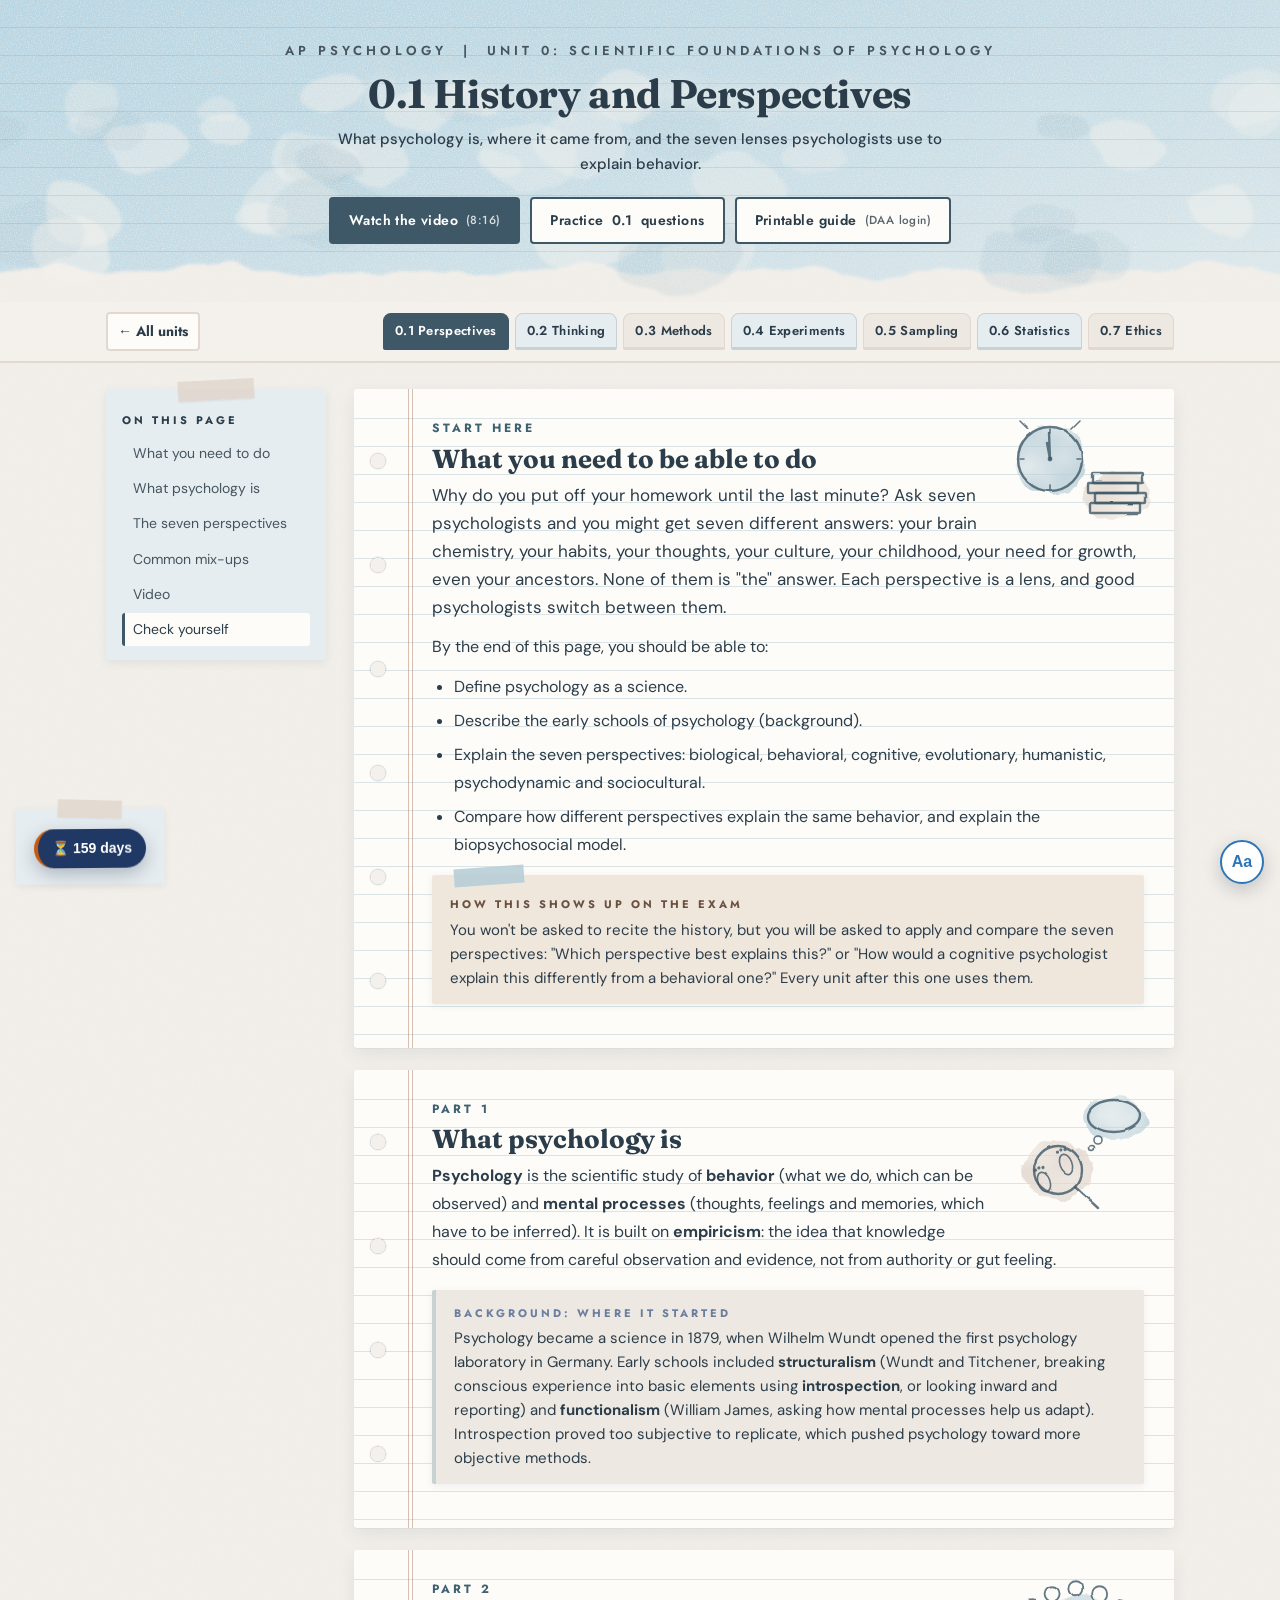
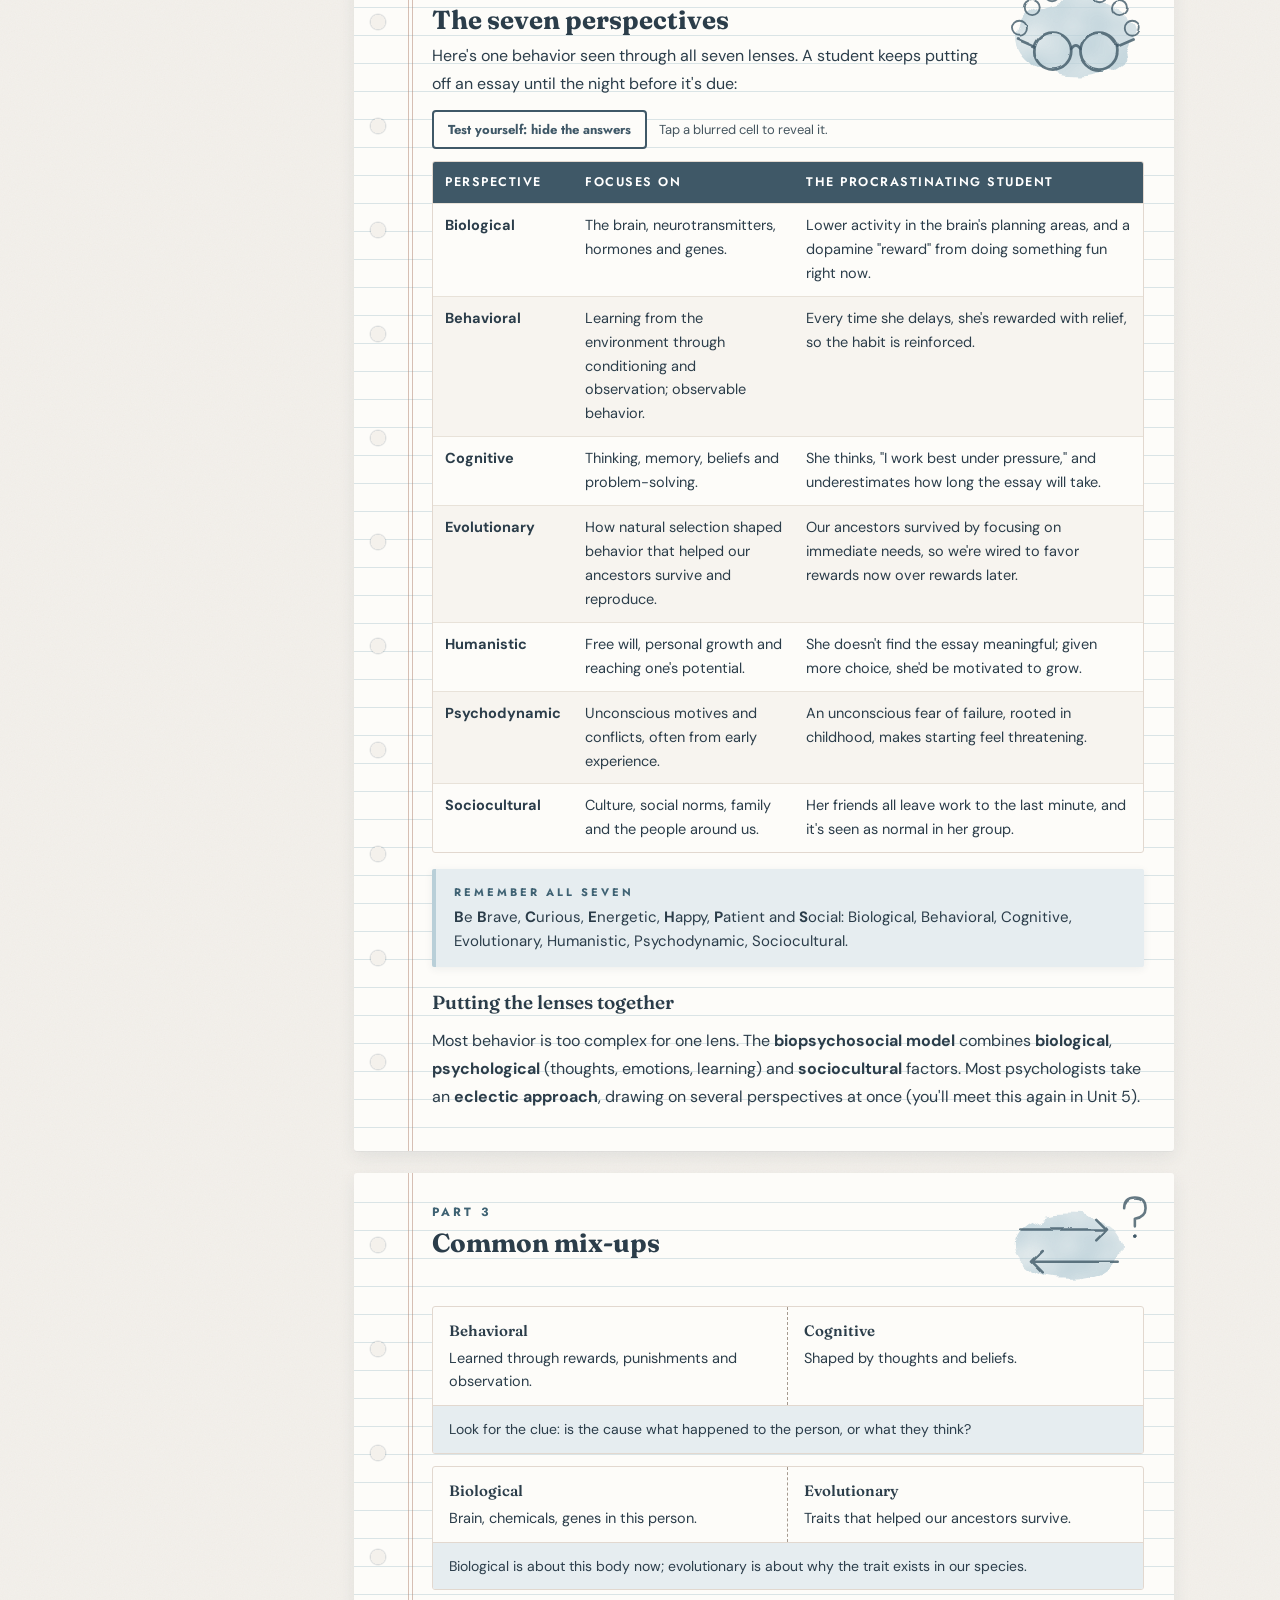
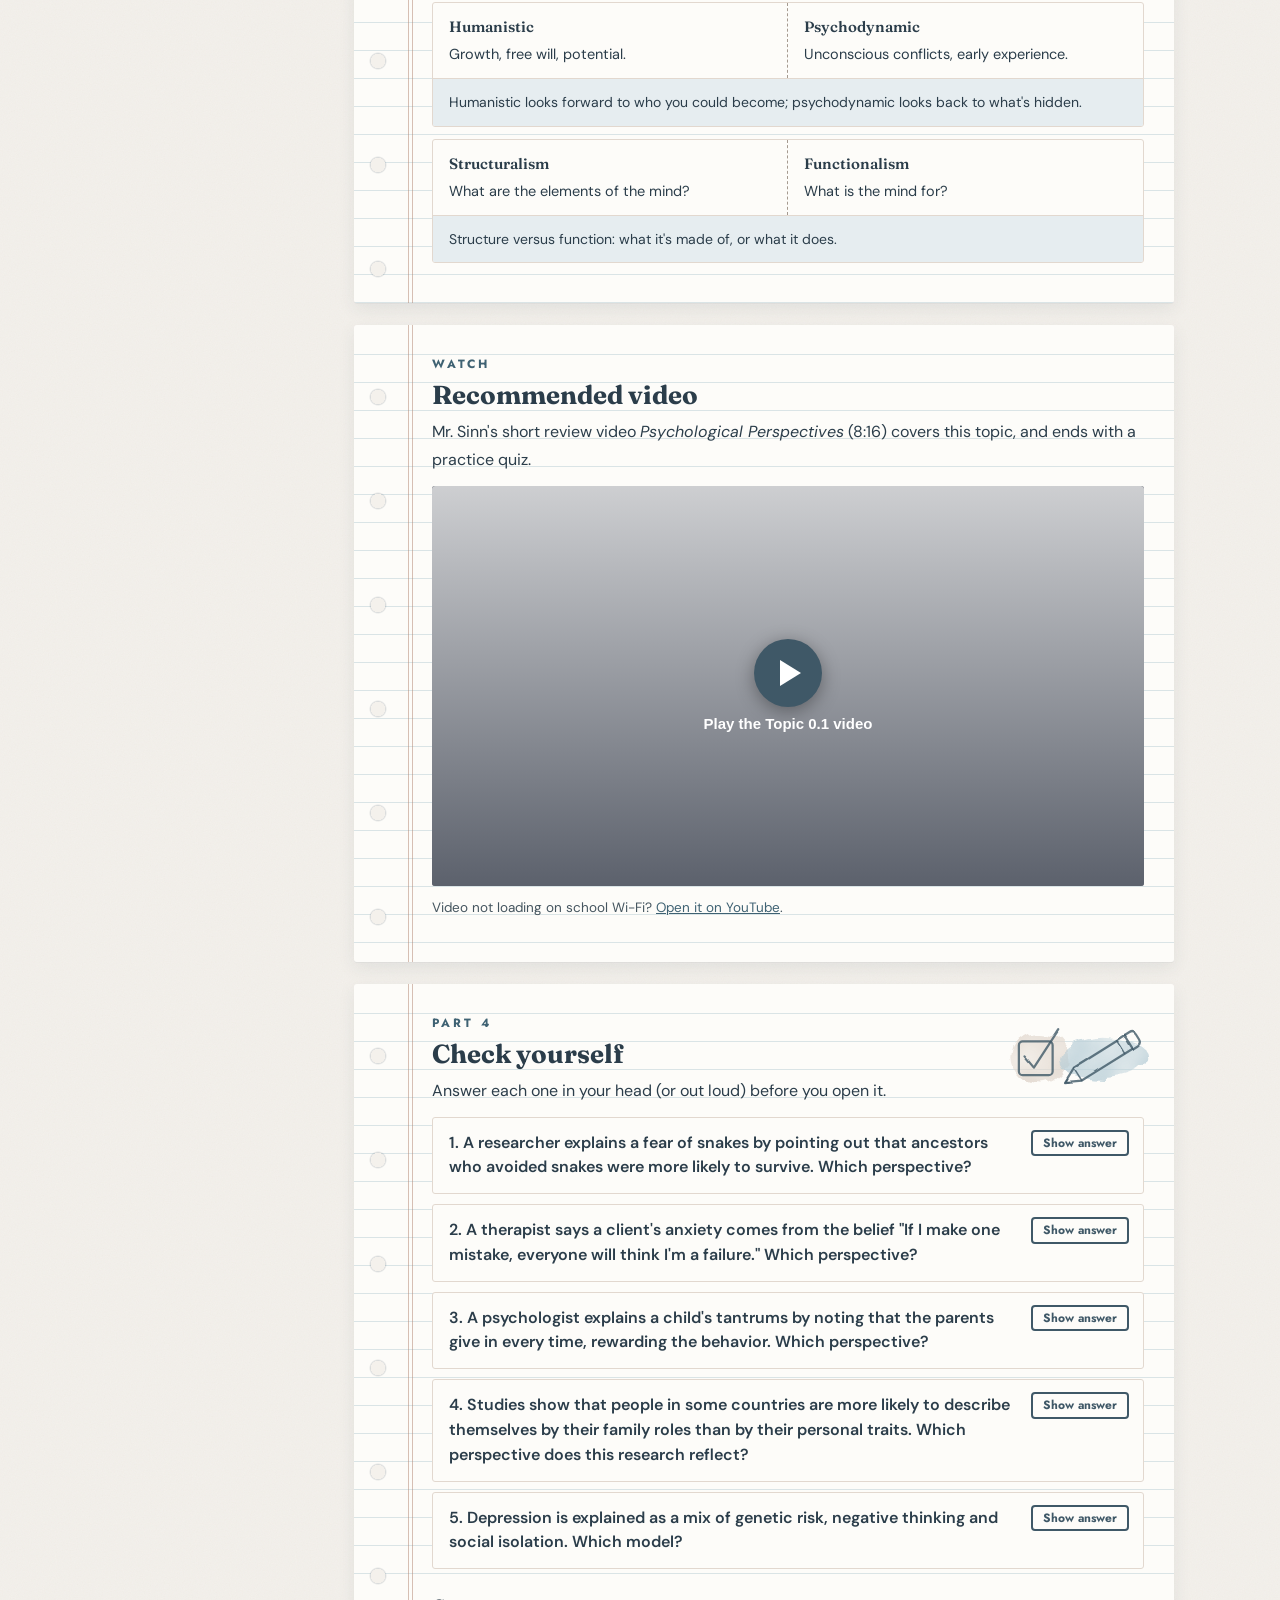
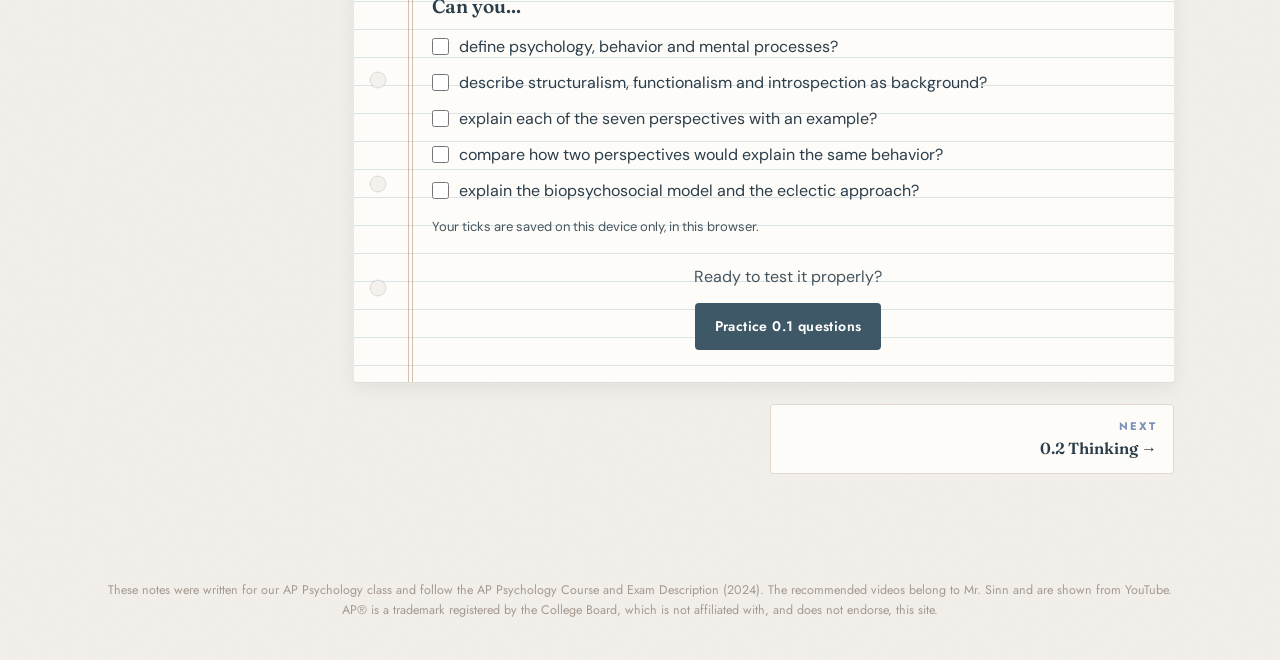
==== commit 2190affc: "Publish from private source psych4everybody/ap-psych-notes-src@bbd05483887cf4381bc2f53fd5a7f880ce359" ====
--- a/Unit0_Notes.html
+++ b/Unit0_Notes.html
@@ -298,6 +298,8 @@
 }
 </style>
 <link rel="stylesheet" href="theme.css">
+<link rel="stylesheet" href="dark.css">
+<script src="settings.js" data-dark></script>
 </head>
 <body data-quiz="https://psych4everybody.github.io/psych-revision/unit0_revision_quiz.html" data-unit="Unit 0 Notes">
 <svg class="defs" aria-hidden="true" focusable="false"><defs>
@@ -1608,5 +1610,7 @@
   ma.addEventListener('input',upd);ca.addEventListener('input',upd);upd();
 })();
 </script>
+<script src="countdown.js" defer></script>
+<script src="search.js" defer></script>
 </body>
 </html>
--- a/dark.css
+++ b/dark.css
@@ -0,0 +1,55 @@
+/* Dark theme for the AP Psych notes. Only applies when settings.js sets data-theme="dark".
+   Solid fills behind all text (no washes or textures), soft off-white text on dark slate,
+   and the same dusty blue, sand and rust accents as the light notebook theme. */
+html[data-theme="dark"]{
+  color-scheme:dark;
+  --paper:#171d22; --page:#212a31; --bg:#171d22;
+  --ink:#e6eaec; --muted:#b5c0c6; --navy:#e6eaec;
+  --blue:#9fc4d6; --light:#2b3840; --orange:#e0a985;
+  --pblue:#44606d; --cloud:#29333a; --sand:#3c464c; --mist:#46545c;
+  --slate:#4f7a8e; --pencil:#8f9ca3; --line:#38434a;
+  --rule:rgba(160,195,210,.10); --margin:rgba(214,150,120,.30);
+  --card:#212a31;
+}
+html[data-theme="dark"] body{background-image:none;background-color:var(--paper);color:var(--ink);}
+
+/* Header: a solid dark band in place of the light watercolour wash */
+html[data-theme="dark"] header{background:#1e272d;border-bottom:2px solid var(--sand);}
+html[data-theme="dark"] header h1{text-shadow:none;}
+html[data-theme="dark"] .btn-ghost,html[data-theme="dark"] .toplinks a{background:#26313a;color:var(--ink);}
+html[data-theme="dark"] .btn-ghost:hover,html[data-theme="dark"] .toplinks a:hover{background:#2e3b44;}
+html[data-theme="dark"] .btn-primary:hover,html[data-theme="dark"] .btn-dark:hover{background:#5d8aa0;}
+
+/* Top bar and topic tabs */
+html[data-theme="dark"] .topbar{background:rgba(23,29,34,.97);border-bottom-color:var(--sand);}
+html[data-theme="dark"] .topic-tabs a:nth-child(even),html[data-theme="dark"] .chip:nth-child(even){background:#26323a;border-color:var(--mist);}
+
+/* Paper-coloured boxes become dark blue-grey and dark sand */
+html[data-theme="dark"] .toc,html[data-theme="dark"] .mini,html[data-theme="dark"] .c-hook,
+html[data-theme="dark"] .pair-note,html[data-theme="dark"] .step{background:#25313a;}
+html[data-theme="dark"] .mini:nth-child(even),html[data-theme="dark"] .c-exam,
+html[data-theme="dark"] .step:nth-child(2),html[data-theme="dark"] a.practice{background:#30302d;}
+html[data-theme="dark"] tr:nth-child(even) td,html[data-theme="dark"] .stepper-visual,
+html[data-theme="dark"] .ex-visual,html[data-theme="dark"] .arc-step,html[data-theme="dark"] .widget{background:#252e35;}
+html[data-theme="dark"] td{border-top-color:#333d44;}
+html[data-theme="dark"] .chip.done{background:#24372b;border-color:#4f7d5c;}
+
+/* Washi tape strips: muted so they don't glare */
+html[data-theme="dark"] .toc::before,html[data-theme="dark"] .mini::before,html[data-theme="dark"] .step::before{background:rgba(150,135,120,.45);}
+html[data-theme="dark"] .mini:nth-child(even)::before,html[data-theme="dark"] .c-exam::before,
+html[data-theme="dark"] .step:nth-child(2)::before{background:rgba(110,145,160,.5);}
+html[data-theme="dark"] main.wrap .section-label::after{background:#3a5664;}
+
+/* Notebook cards: dark page, faint rules, punched holes in the page colour */
+html[data-theme="dark"] section.card,html[data-theme="dark"] section.unit{
+  box-shadow:0 1px 0 rgba(0,0,0,.25),0 6px 18px rgba(0,0,0,.25);}
+
+/* Pencil doodles: flip light and dark so the lines show on the dark page, keeping their hues */
+html[data-theme="dark"] .doodle{filter:invert(.86) hue-rotate(180deg) saturate(.8);}
+
+/* Form controls, video, and anything still white from the page's own styles */
+html[data-theme="dark"] input,html[data-theme="dark"] select,html[data-theme="dark"] textarea{background:#1c2429;color:var(--ink);border-color:var(--mist);}
+html[data-theme="dark"] .video-card,html[data-theme="dark"] .card-plain{background:var(--page);}
+html[data-theme="dark"] mark{background:#6b4a2e;color:#fff;}
+
+@media print{html[data-theme="dark"]{color-scheme:light}}
